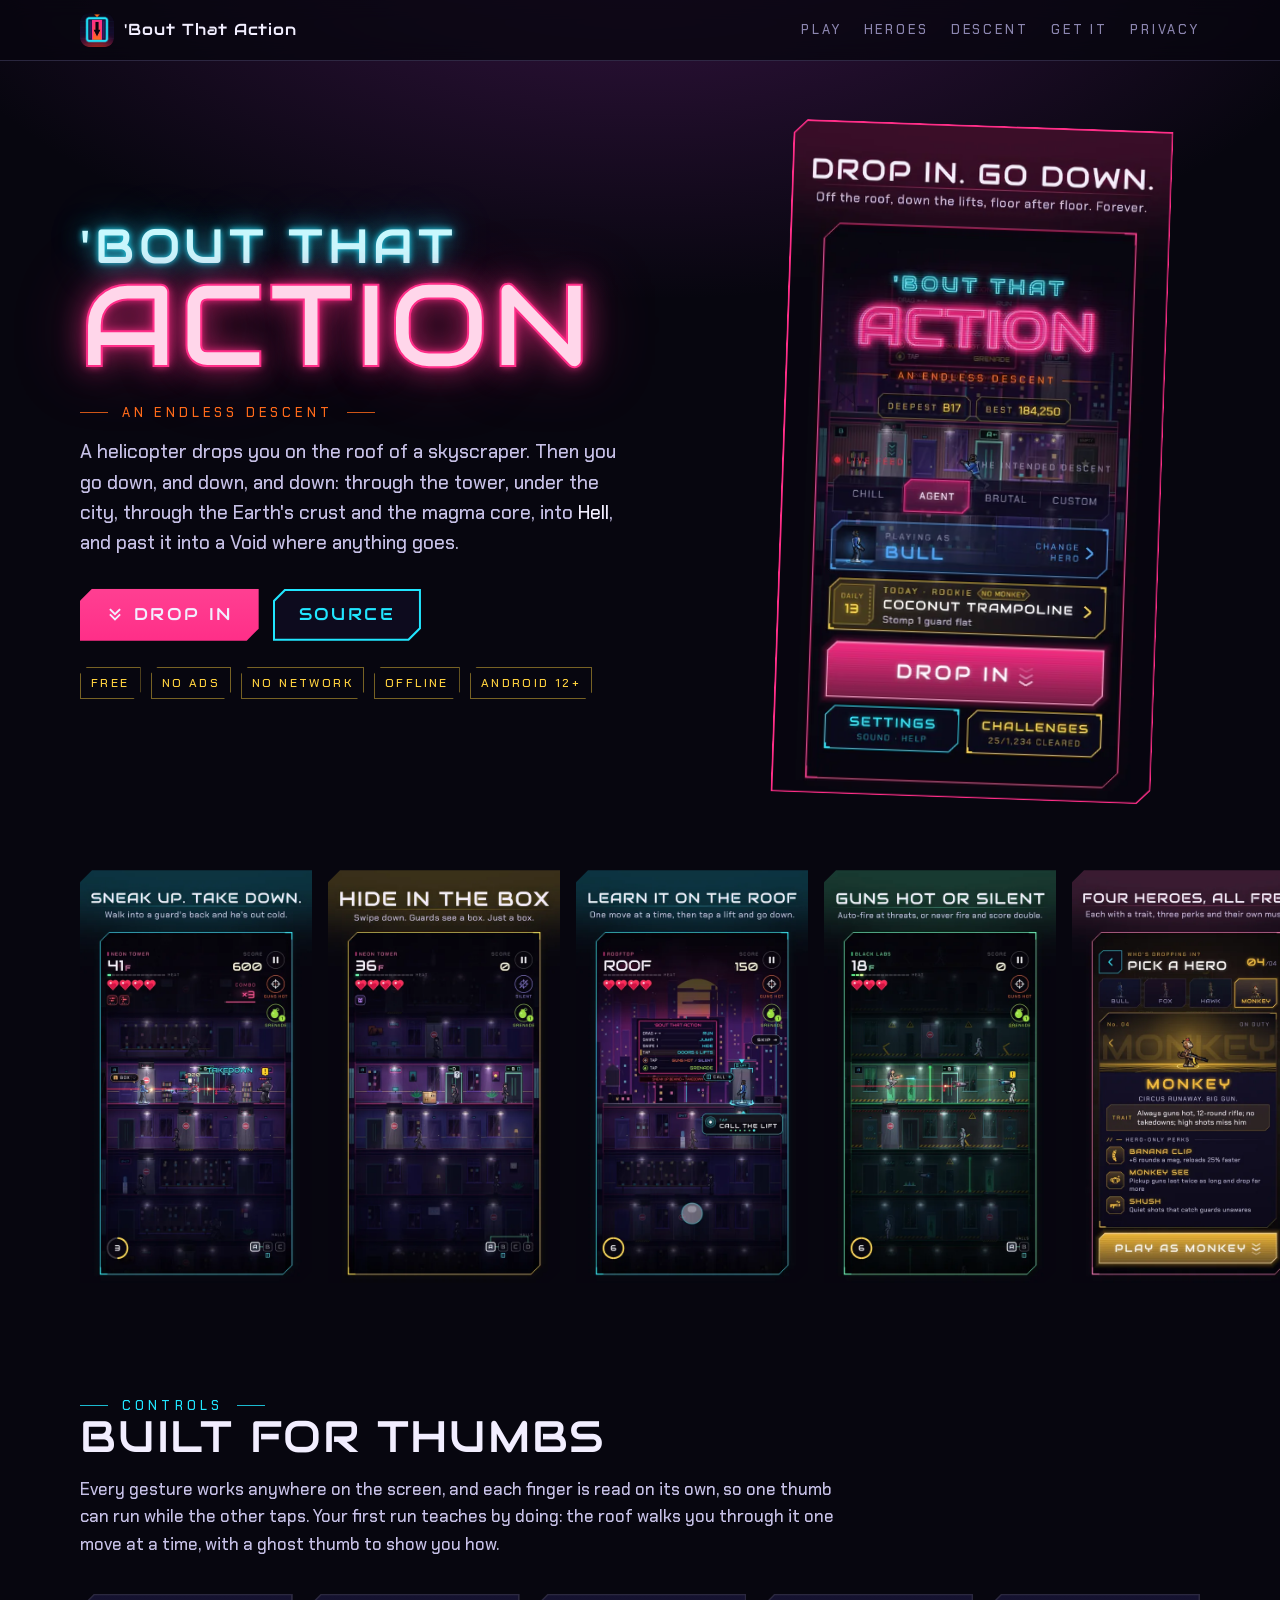
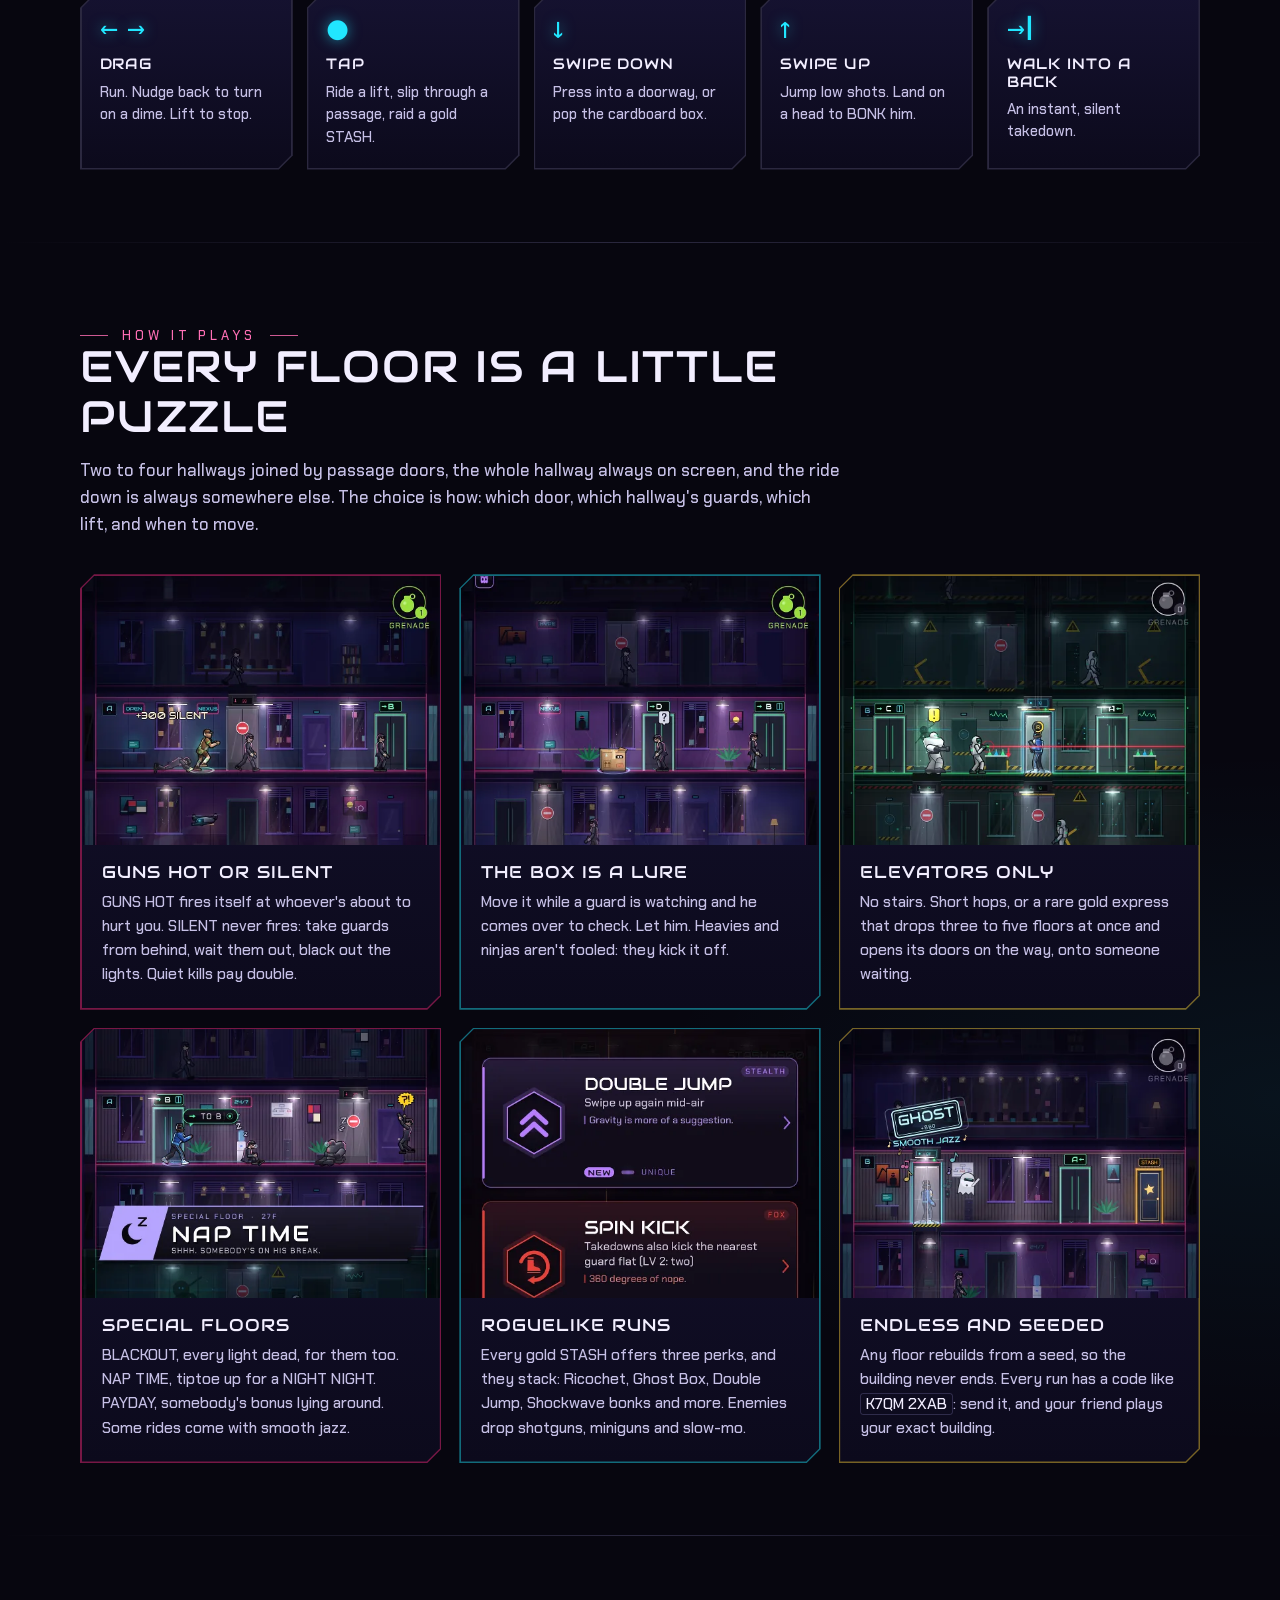
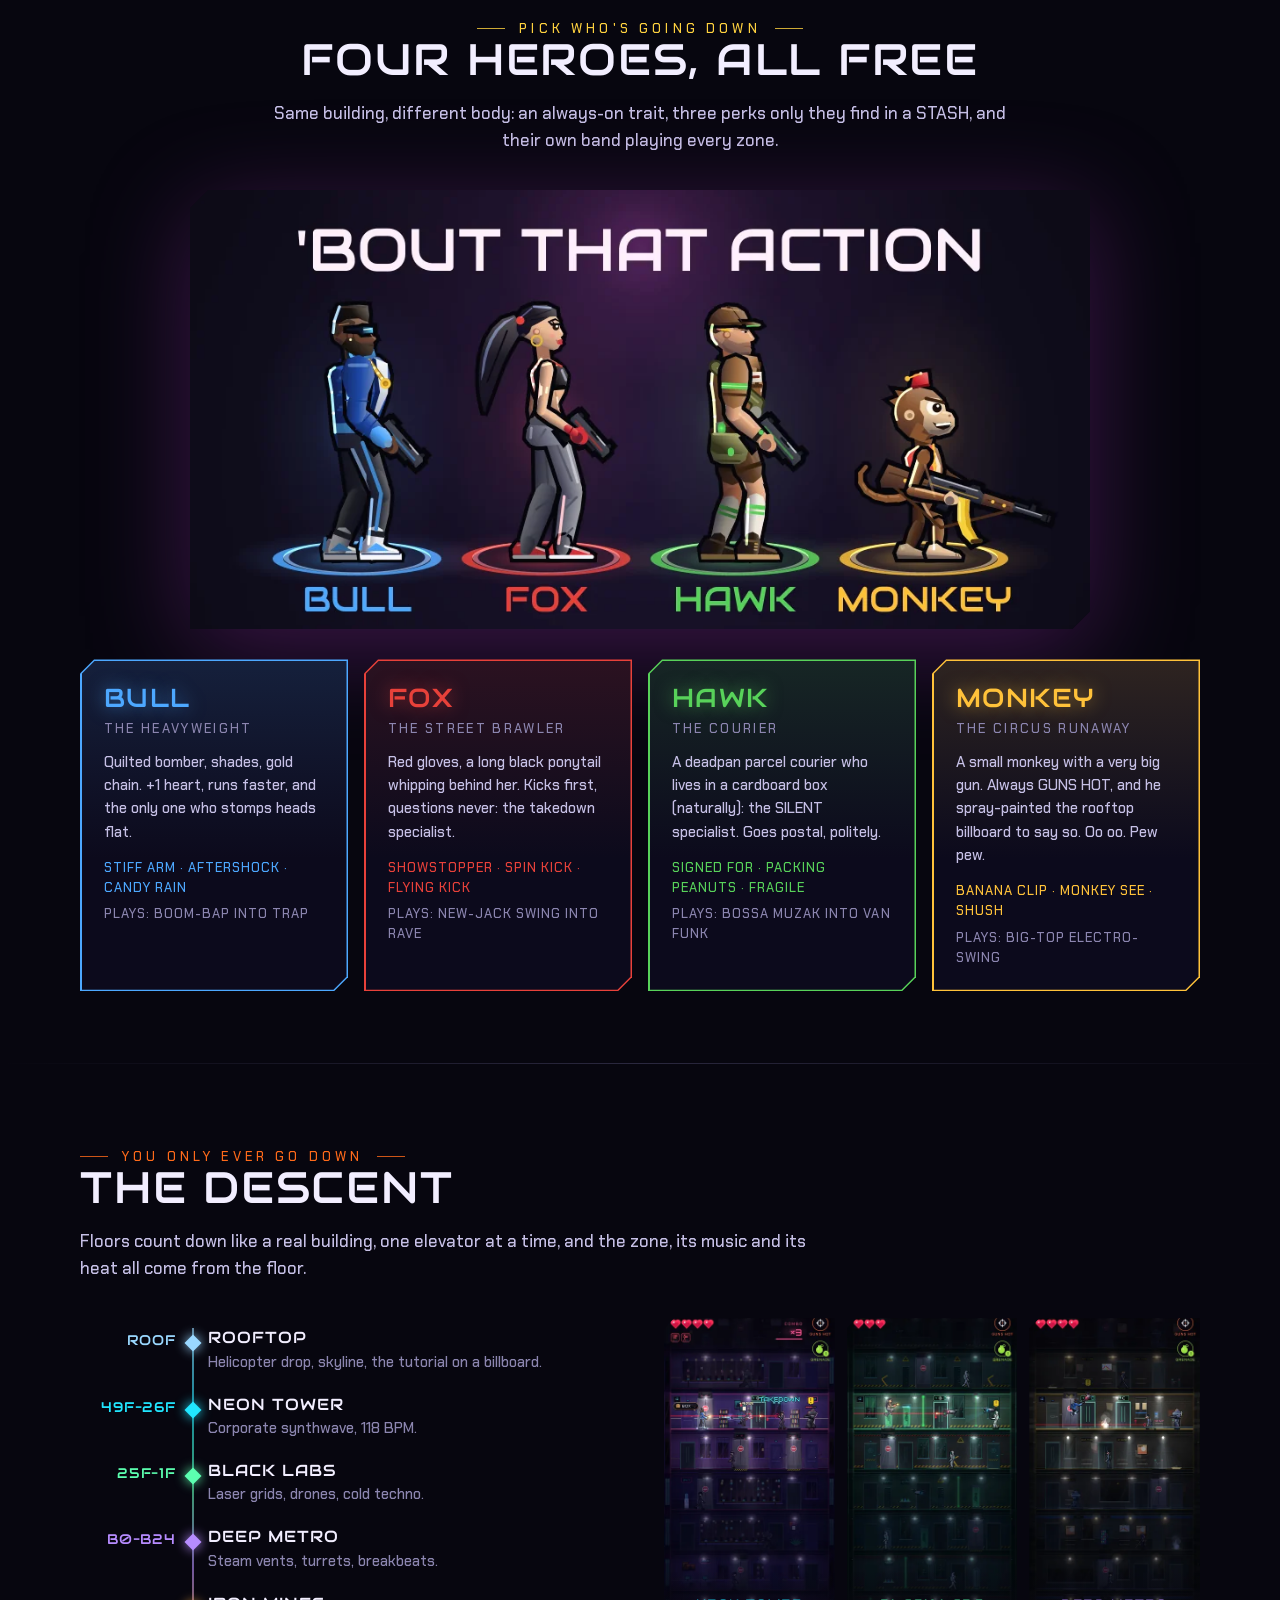
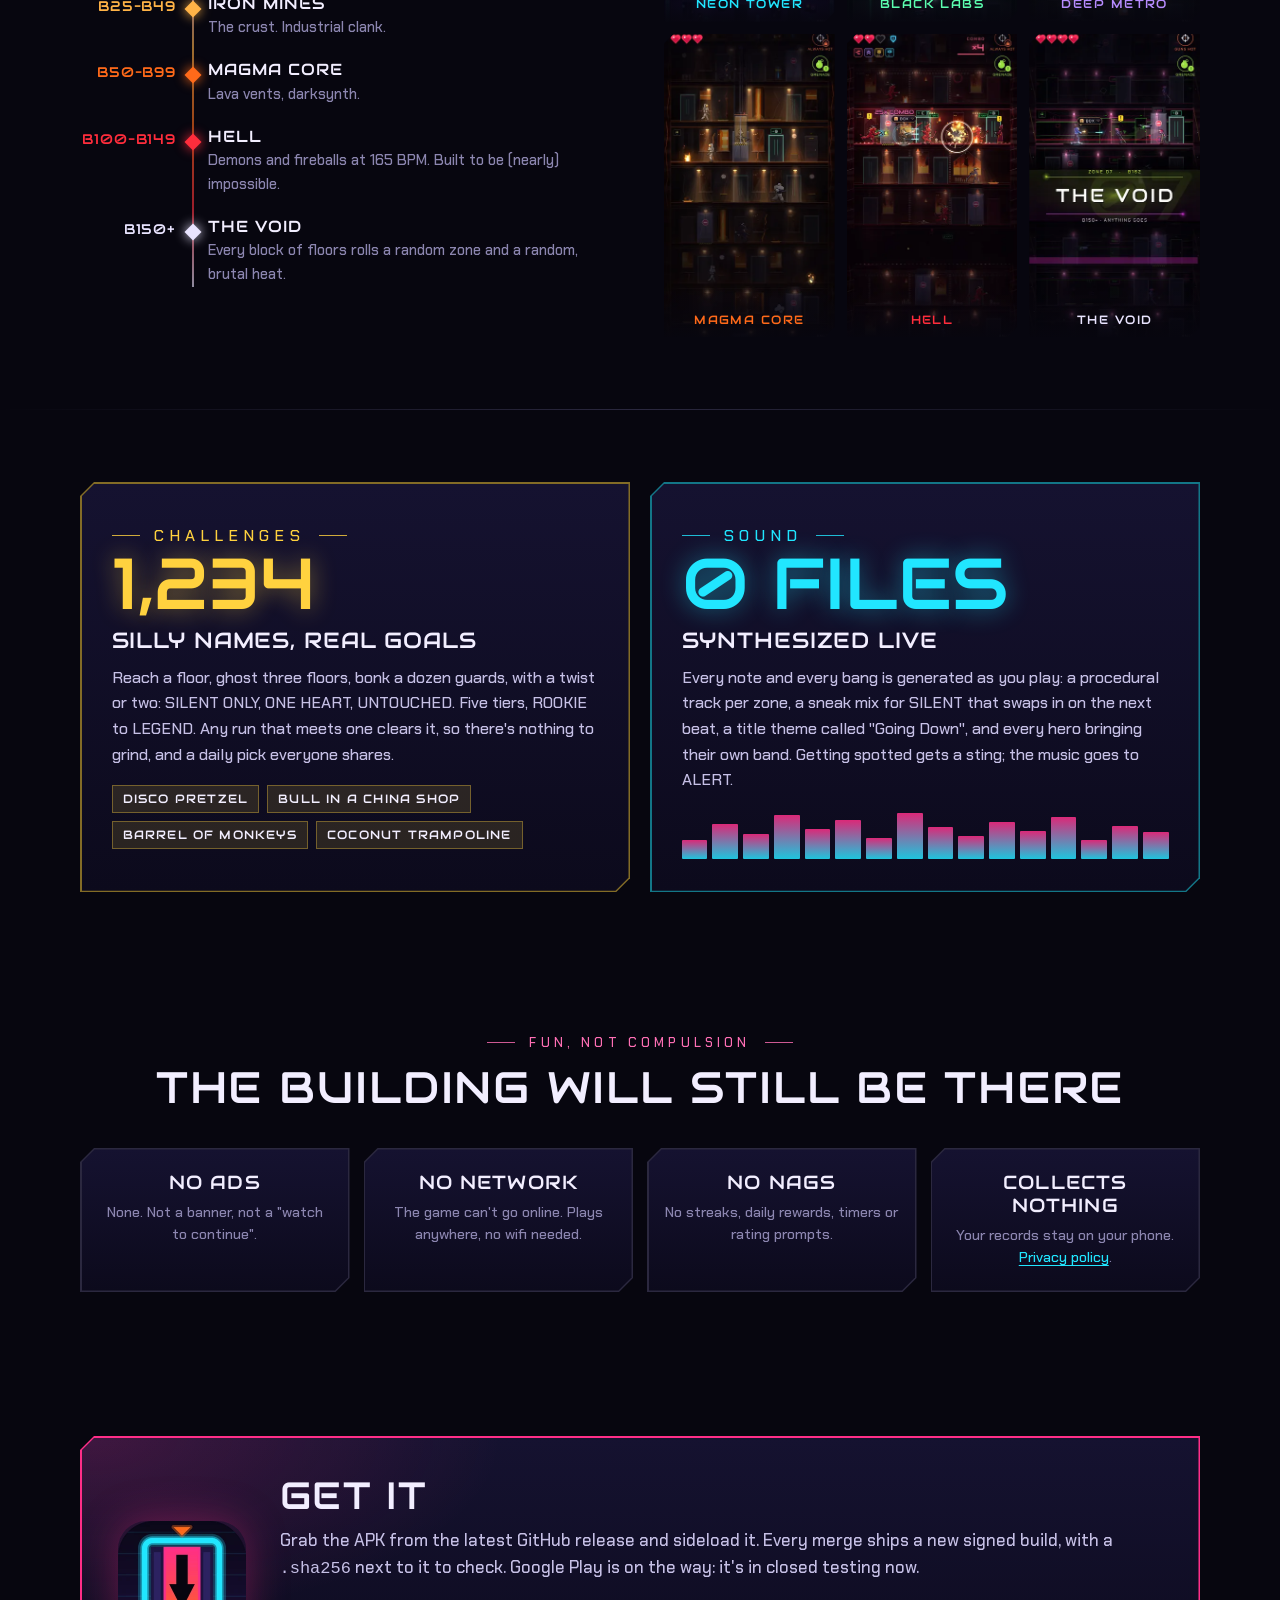
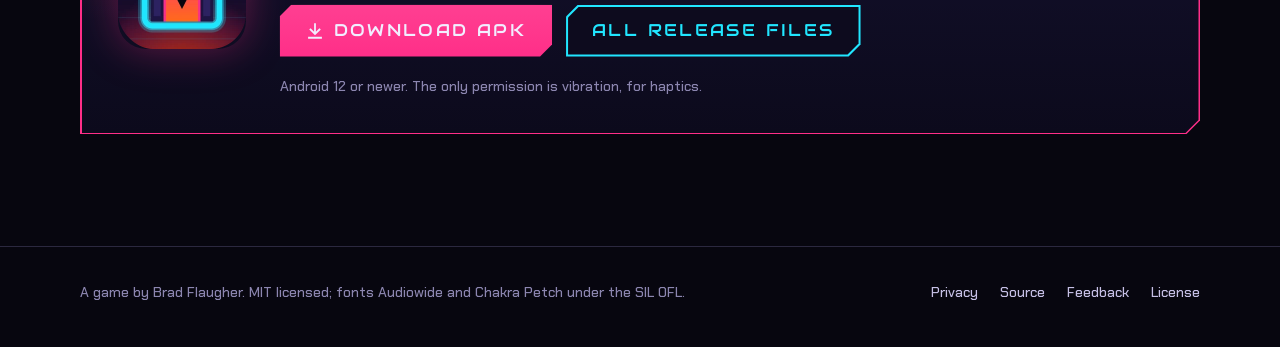
==== site/index.html @ d1e2a74f "Website on GitHub Pages, with the privacy policy The game gets its own site at https://bradflaugher." ====
<!DOCTYPE html>
<html lang="en">
<head>
  <meta charset="utf-8">
  <meta name="viewport" content="width=device-width, initial-scale=1, viewport-fit=cover">
  <title>'Bout That Action — an endless neon spy caper for Android</title>
  <meta name="description" content="An endless, portrait-only Android action game: a neon-noir spy caper with elevators to catch and a cardboard box to hide in. No ads, no network, no tracking.">
  <meta name="theme-color" content="#07060f">
  <meta name="color-scheme" content="dark">
  <link rel="canonical" href="https://bradflaugher.github.io/bout-that-action/">
  <meta property="og:type" content="website">
  <meta property="og:site_name" content="'Bout That Action">
  <meta property="og:title" content="'Bout That Action">
  <meta property="og:description" content="Drop in. Go down. An endless neon spy caper for Android: ride the elevators down, hide in a box. No ads, no network.">
  <meta property="og:url" content="https://bradflaugher.github.io/bout-that-action/">
  <meta property="og:image" content="https://bradflaugher.github.io/bout-that-action/assets/img/og.jpg">
  <meta property="og:image:width" content="1200">
  <meta property="og:image:height" content="585">
  <meta property="og:image:alt" content="The four heroes, BULL, FOX, HAWK and MONKEY, under the 'Bout That Action logo">
  <meta name="twitter:card" content="summary_large_image">
  <link rel="icon" type="image/png" sizes="32x32" href="assets/img/favicon-32.png">
  <link rel="icon" type="image/png" sizes="192x192" href="assets/img/icon-192.png">
  <link rel="apple-touch-icon" href="assets/img/apple-touch-icon.png">
  <link rel="preload" href="assets/fonts/audiowide.ttf" as="font" type="font/ttf" crossorigin>
  <link rel="stylesheet" href="assets/site.css">
</head>
<body>
  <a class="skip" href="#main">Skip to content</a>

  <header class="top">
    <div class="wrap">
      <a class="brand" href="./"><img src="assets/img/icon.webp" alt="" width="34" height="34">'Bout That Action</a>
      <nav aria-label="Sections">
        <a href="#play">Play</a>
        <a href="#heroes">Heroes</a>
        <a href="#descent">Descent</a>
        <a href="#get">Get it</a>
        <a href="privacy/">Privacy</a>
      </nav>
    </div>
  </header>

  <main id="main">
    <section class="hero" aria-labelledby="title">
      <div class="wrap">
        <div>
          <h1 class="logo" id="title"><span class="l1">'Bout That</span> <span class="l2">Action</span></h1>
          <p class="kicker">An endless descent</p>
          <p class="lede">A helicopter drops you on the roof of a skyscraper. Then you go down, and down, and down: through the tower, under the city, through the Earth's crust and the magma core, into <strong>Hell</strong>, and past it into a Void where anything goes.</p>
          <div class="ctas">
            <a class="btn" href="#get">
              <svg viewBox="0 0 24 24" aria-hidden="true" fill="none" stroke="currentColor" stroke-width="2.4" stroke-linecap="square"><path d="M6 5l6 6 6-6M6 12l6 6 6-6"/></svg>
              Drop in
            </a>
            <a class="btn btn--ghost" href="https://github.com/bradflaugher/bout-that-action">Source</a>
          </div>
          <ul class="chips" aria-label="At a glance">
            <li>Free</li>
            <li>No ads</li>
            <li>No network</li>
            <li>Offline</li>
            <li>Android 12+</li>
          </ul>
        </div>
        <div class="phone panel chamfer">
          <div class="panel__in">
            <img src="assets/img/shot-1_descent.webp" width="540" height="960"
                 alt="The title screen: the neon 'Bout That Action sign over a live demo run, with DROP IN, today's challenge and the hero bar">
          </div>
        </div>
      </div>
    </section>

    <div class="reel" aria-label="Screenshots">
      <ul>
        <li><img src="assets/img/shot-2_takedown.webp" width="540" height="960" loading="lazy" alt="Sneak up. Take down. Walk into a guard's back and he's out cold."></li>
        <li><img src="assets/img/shot-3_box.webp" width="540" height="960" loading="lazy" alt="Hide in the box. Swipe down. Guards see a box. Just a box."></li>
        <li><img src="assets/img/shot-4_learn.webp" width="540" height="960" loading="lazy" alt="Learn it on the roof. One move at a time, then tap a lift and go down."></li>
        <li><img src="assets/img/shot-5_guns_hot.webp" width="540" height="960" loading="lazy" alt="Guns hot or silent. Auto-fire at threats, or never fire and score double."></li>
        <li><img src="assets/img/shot-6_heroes.webp" width="540" height="960" loading="lazy" alt="Four heroes, all free. Each with a trait, three perks and their own music."></li>
        <li><img src="assets/img/shot-7_hell.webp" width="540" height="960" loading="lazy" alt="All the way to Hell. Neon Tower, Black Labs, Magma Core, Hell and the Void."></li>
        <li><img src="assets/img/shot-8_challenges.webp" width="540" height="960" loading="lazy" alt="1,234 challenges. Silly names, real goals. Any run can clear one."></li>
      </ul>
    </div>

    <section id="play" aria-labelledby="thumbs-h">
      <div class="wrap">
        <div class="section-head">
          <p class="kicker kicker--cyan">Controls</p>
          <h2 id="thumbs-h">Built for thumbs</h2>
          <p>Every gesture works anywhere on the screen, and each finger is read on its own, so one thumb can run while the other taps. Your first run teaches by doing: the roof walks you through it one move at a time, with a ghost thumb to show you how.</p>
        </div>
        <div class="controls">
          <div class="control panel chamfer"><div class="panel__in">
            <div class="gesture" aria-hidden="true">← →</div>
            <h3>Drag</h3>
            <p>Run. Nudge back to turn on a dime. Lift to stop.</p>
          </div></div>
          <div class="control panel chamfer"><div class="panel__in">
            <div class="gesture" aria-hidden="true">●</div>
            <h3>Tap</h3>
            <p>Ride a lift, slip through a passage, raid a gold STASH.</p>
          </div></div>
          <div class="control panel chamfer"><div class="panel__in">
            <div class="gesture" aria-hidden="true">↓</div>
            <h3>Swipe down</h3>
            <p>Press into a doorway, or pop the cardboard box.</p>
          </div></div>
          <div class="control panel chamfer"><div class="panel__in">
            <div class="gesture" aria-hidden="true">↑</div>
            <h3>Swipe up</h3>
            <p>Jump low shots. Land on a head to BONK him.</p>
          </div></div>
          <div class="control panel chamfer"><div class="panel__in">
            <div class="gesture" aria-hidden="true">→|</div>
            <h3>Walk into a back</h3>
            <p>An instant, silent takedown.</p>
          </div></div>
        </div>
      </div>
    </section>

    <hr class="rule">

    <section aria-labelledby="plays-h">
      <div class="wrap">
        <div class="section-head">
          <p class="kicker kicker--pink">How it plays</p>
          <h2 id="plays-h">Every floor is a little puzzle</h2>
          <p>Two to four hallways joined by passage doors, the whole hallway always on screen, and the ride down is always somewhere else. The choice is how: which door, which hallway's guards, which lift, and when to move.</p>
        </div>
        <div class="features">
          <article class="feature panel chamfer"><div class="panel__in">
            <figure><img src="assets/img/f-silent.webp" width="540" height="405" loading="lazy" alt="SILENT: a takedown from behind"></figure>
            <div class="txt">
              <h3>Guns hot or silent</h3>
              <p>GUNS HOT fires itself at whoever's about to hurt you. SILENT never fires: take guards from behind, wait them out, black out the lights. Quiet kills pay double.</p>
            </div>
          </div></article>
          <article class="feature panel chamfer"><div class="panel__in">
            <figure><img src="assets/img/f-box.webp" width="540" height="405" loading="lazy" alt="Hiding in the cardboard box"></figure>
            <div class="txt">
              <h3>The box is a lure</h3>
              <p>Move it while a guard is watching and he comes over to check. Let him. Heavies and ninjas aren't fooled: they kick it off.</p>
            </div>
          </div></article>
          <article class="feature panel chamfer"><div class="panel__in">
            <figure><img src="assets/img/f-express.webp" width="540" height="405" loading="lazy" alt="An express elevator opens onto a waiting guard"></figure>
            <div class="txt">
              <h3>Elevators only</h3>
              <p>No stairs. Short hops, or a rare gold express that drops three to five floors at once and opens its doors on the way, onto someone waiting.</p>
            </div>
          </div></article>
          <article class="feature panel chamfer"><div class="panel__in">
            <figure><img src="assets/img/f-naptime.webp" width="540" height="405" loading="lazy" alt="NAP TIME: guards dozing at their posts"></figure>
            <div class="txt">
              <h3>Special floors</h3>
              <p>BLACKOUT, every light dead, for them too. NAP TIME, tiptoe up for a NIGHT NIGHT. PAYDAY, somebody's bonus lying around. Some rides come with smooth jazz.</p>
            </div>
          </div></article>
          <article class="feature panel chamfer"><div class="panel__in">
            <figure><img src="assets/img/f-stash.webp" width="540" height="405" loading="lazy" alt="A STASH offering three perks"></figure>
            <div class="txt">
              <h3>Roguelike runs</h3>
              <p>Every gold STASH offers three perks, and they stack: Ricochet, Ghost Box, Double Jump, Shockwave bonks and more. Enemies drop shotguns, miniguns and slow-mo.</p>
            </div>
          </div></article>
          <article class="feature panel chamfer"><div class="panel__in">
            <figure><img src="assets/img/f-ghost.webp" width="540" height="405" loading="lazy" alt="GHOST: leaving a floor unseen"></figure>
            <div class="txt">
              <h3>Endless and seeded</h3>
              <p>Any floor rebuilds from a seed, so the building never ends. Every run has a code like <kbd>K7QM 2XAB</kbd>: send it, and your friend plays your exact building.</p>
            </div>
          </div></article>
        </div>
      </div>
    </section>

    <hr class="rule">

    <section id="heroes" aria-labelledby="heroes-h">
      <div class="wrap">
        <div class="section-head center">
          <p class="kicker kicker--center kicker--gold">Pick who's going down</p>
          <h2 id="heroes-h">Four heroes, all free</h2>
          <p>Same building, different body: an always-on trait, three perks only they find in a STASH, and their own band playing every zone.</p>
        </div>
        <figure class="lineup">
          <img src="assets/img/lineup.webp" width="1024" height="500" loading="lazy" alt="BULL, FOX, HAWK and MONKEY standing on glowing hero pads">
        </figure>
        <div class="heroes">
          <article class="hero-card bull panel chamfer"><div class="panel__in">
            <h3>Bull</h3>
            <p class="who">The heavyweight</p>
            <p>Quilted bomber, shades, gold chain. +1 heart, runs faster, and the only one who stomps heads flat.</p>
            <p class="perks">Stiff Arm · Aftershock · Candy Rain</p>
            <p class="perks band">Plays: boom-bap into trap</p>
          </div></article>
          <article class="hero-card fox panel chamfer"><div class="panel__in">
            <h3>Fox</h3>
            <p class="who">The street brawler</p>
            <p>Red gloves, a long black ponytail whipping behind her. Kicks first, questions never: the takedown specialist.</p>
            <p class="perks">Showstopper · Spin Kick · Flying Kick</p>
            <p class="perks band">Plays: new-jack swing into rave</p>
          </div></article>
          <article class="hero-card hawk panel chamfer"><div class="panel__in">
            <h3>Hawk</h3>
            <p class="who">The courier</p>
            <p>A deadpan parcel courier who lives in a cardboard box (naturally): the SILENT specialist. Goes postal, politely.</p>
            <p class="perks">Signed For · Packing Peanuts · Fragile</p>
            <p class="perks band">Plays: bossa muzak into van funk</p>
          </div></article>
          <article class="hero-card monkey panel chamfer"><div class="panel__in">
            <h3>Monkey</h3>
            <p class="who">The circus runaway</p>
            <p>A small monkey with a very big gun. Always GUNS HOT, and he spray-painted the rooftop billboard to say so. Oo oo. Pew pew.</p>
            <p class="perks">Banana Clip · Monkey See · Shush</p>
            <p class="perks band">Plays: big-top electro-swing</p>
          </div></article>
        </div>
      </div>
    </section>

    <hr class="rule">

    <section id="descent" aria-labelledby="descent-h">
      <div class="wrap">
        <div class="section-head">
          <p class="kicker">You only ever go down</p>
          <h2 id="descent-h">The descent</h2>
          <p>Floors count down like a real building, one elevator at a time, and the zone, its music and its heat all come from the floor.</p>
        </div>
        <div class="descent">
          <ol class="shaft">
            <li class="z-roof"><span class="floor">ROOF</span><div><h3>Rooftop</h3><p>Helicopter drop, skyline, the tutorial on a billboard.</p></div></li>
            <li class="z-tower"><span class="floor">49F–26F</span><div><h3>Neon Tower</h3><p>Corporate synthwave, 118 BPM.</p></div></li>
            <li class="z-labs"><span class="floor">25F–1F</span><div><h3>Black Labs</h3><p>Laser grids, drones, cold techno.</p></div></li>
            <li class="z-metro"><span class="floor">B0–B24</span><div><h3>Deep Metro</h3><p>Steam vents, turrets, breakbeats.</p></div></li>
            <li class="z-mines"><span class="floor">B25–B49</span><div><h3>Iron Mines</h3><p>The crust. Industrial clank.</p></div></li>
            <li class="z-magma"><span class="floor">B50–B99</span><div><h3>Magma Core</h3><p>Lava vents, darksynth.</p></div></li>
            <li class="z-hell"><span class="floor">B100–B149</span><div><h3>Hell</h3><p>Demons and fireballs at 165 BPM. Built to be (nearly) impossible.</p></div></li>
            <li class="z-void"><span class="floor">B150+</span><div><h3>The Void</h3><p>Every block of floors rolls a random zone and a random, brutal heat.</p></div></li>
          </ol>
          <ul class="zones" aria-label="Zone screenshots">
            <li class="z-tower"><img src="assets/img/tower.webp" width="360" height="800" loading="lazy" alt="A firefight in the Neon Tower"><span>Neon Tower</span></li>
            <li class="z-labs"><img src="assets/img/labs.webp" width="360" height="800" loading="lazy" alt="Black Labs"><span>Black Labs</span></li>
            <li class="z-metro"><img src="assets/img/metro.webp" width="360" height="800" loading="lazy" alt="Deep Metro"><span>Deep Metro</span></li>
            <li class="z-magma"><img src="assets/img/magma.webp" width="360" height="800" loading="lazy" alt="Magma Core elevator ride"><span>Magma Core</span></li>
            <li class="z-hell"><img src="assets/img/hell.webp" width="360" height="800" loading="lazy" alt="Hell: demons, fireballs, a 25x combo"><span>Hell</span></li>
            <li class="z-void"><img src="assets/img/void.webp" width="360" height="800" loading="lazy" alt="The Void"><span>The Void</span></li>
          </ul>
        </div>
      </div>
    </section>

    <hr class="rule">

    <section aria-label="Challenges and sound">
      <div class="wrap duo">
        <div class="panel chamfer gold"><div class="panel__in">
          <p class="kicker kicker--gold">Challenges</p>
          <p class="big">1,234</p>
          <h2 class="sub">Silly names, real goals</h2>
          <p>Reach a floor, ghost three floors, bonk a dozen guards, with a twist or two: SILENT ONLY, ONE HEART, UNTOUCHED. Five tiers, ROOKIE to LEGEND. Any run that meets one clears it, so there's nothing to grind, and a daily pick everyone shares.</p>
          <ul class="names" aria-label="Some challenge names">
            <li>DISCO PRETZEL</li>
            <li>BULL IN A CHINA SHOP</li>
            <li>BARREL OF MONKEYS</li>
            <li>COCONUT TRAMPOLINE</li>
          </ul>
        </div></div>
        <div class="panel chamfer cyan"><div class="panel__in">
          <p class="kicker kicker--cyan">Sound</p>
          <p class="big">0 files</p>
          <h2 class="sub">Synthesized live</h2>
          <p>Every note and every bang is generated as you play: a procedural track per zone, a sneak mix for SILENT that swaps in on the next beat, a title theme called "Going Down", and every hero bringing their own band. Getting spotted gets a sting; the music goes to ALERT.</p>
          <div class="eq" aria-hidden="true">
            <i style="--h:40%;--d:-.1s"></i><i style="--h:75%;--d:-.5s"></i><i style="--h:55%;--d:-.9s"></i><i style="--h:95%;--d:-.3s"></i><i style="--h:65%;--d:-.7s"></i><i style="--h:85%;--d:-.2s"></i><i style="--h:45%;--d:-.6s"></i><i style="--h:100%;--d:-.4s"></i><i style="--h:70%;--d:-.8s"></i><i style="--h:50%;--d:-.15s"></i><i style="--h:80%;--d:-.55s"></i><i style="--h:60%;--d:-.35s"></i><i style="--h:90%;--d:-.75s"></i><i style="--h:42%;--d:-.25s"></i><i style="--h:72%;--d:-.65s"></i><i style="--h:58%;--d:-.45s"></i>
          </div>
        </div></div>
      </div>
    </section>

    <section class="promise" aria-labelledby="promise-h">
      <div class="wrap">
        <p class="kicker kicker--center kicker--pink">Fun, not compulsion</p>
        <h2 id="promise-h">The building will still be there</h2>
        <ul>
          <li class="panel chamfer"><div class="panel__in"><strong>No ads</strong><span>None. Not a banner, not a "watch to continue".</span></div></li>
          <li class="panel chamfer"><div class="panel__in"><strong>No network</strong><span>The game can't go online. Plays anywhere, no wifi needed.</span></div></li>
          <li class="panel chamfer"><div class="panel__in"><strong>No nags</strong><span>No streaks, daily rewards, timers or rating prompts.</span></div></li>
          <li class="panel chamfer"><div class="panel__in"><strong>Collects nothing</strong><span>Your records stay on your phone. <a href="privacy/">Privacy policy</a>.</span></div></li>
        </ul>
      </div>
    </section>

    <section id="get" class="get" aria-labelledby="get-h">
      <div class="wrap">
        <div class="panel chamfer"><div class="panel__in">
          <img class="appicon" src="assets/img/icon.webp" width="256" height="256" alt="'Bout That Action app icon">
          <div>
            <h2 id="get-h">Get it</h2>
            <p>Grab the APK from the latest GitHub release and sideload it. Every merge ships a new signed build, with a <code>.sha256</code> next to it to check. Google Play is on the way: it's in closed testing now.</p>
            <div class="ctas">
              <a class="btn" href="https://github.com/bradflaugher/bout-that-action/releases/latest/download/bout-that-action.apk">
                <svg viewBox="0 0 24 24" aria-hidden="true" fill="none" stroke="currentColor" stroke-width="2.4" stroke-linecap="square"><path d="M12 3v12M6 10l6 6 6-6M4 21h16"/></svg>
                Download APK
              </a>
              <a class="btn btn--ghost" href="https://github.com/bradflaugher/bout-that-action/releases/latest">All release files</a>
            </div>
            <p class="fine">Android 12 or newer. The only permission is vibration, for haptics.</p>
          </div>
        </div></div>
      </div>
    </section>
  </main>

  <footer class="foot">
    <div class="wrap">
      <p>A game by Brad Flaugher. MIT licensed; fonts Audiowide and Chakra Petch under the SIL OFL.</p>
      <nav aria-label="Links">
        <a href="privacy/">Privacy</a>
        <a href="https://github.com/bradflaugher/bout-that-action">Source</a>
        <a href="https://github.com/bradflaugher/bout-that-action/issues/new">Feedback</a>
        <a href="https://github.com/bradflaugher/bout-that-action/blob/main/LICENSE">License</a>
      </nav>
    </div>
  </footer>
</body>
</html>
---- site/assets/site.css ----
/* 'Bout That Action — the website. Neon on near-black, chamfered like the
   game's panels. The palette is the menus' (ui/Theme.kt `Neon`), the fonts
   are the game's own (Audiowide, Chakra Petch; SIL OFL 1.1, see fonts/). */

@font-face {
  font-family: "Audiowide";
  src: url("fonts/audiowide.ttf") format("truetype");
  font-display: swap;
}
@font-face {
  font-family: "Chakra Petch";
  src: url("fonts/chakra_petch.ttf") format("truetype");
  font-weight: 500;
  font-display: swap;
}

:root {
  color-scheme: dark;
  --night: #07060f;
  --ink: #0d0b1e;
  --panel: #0c0a1c;
  --panel-hi: #151230;
  --line: rgba(184, 176, 255, 0.2);
  --magenta: #ff2e88;
  --hot-pink: #ff6fb5;
  --cyan: #21e6ff;
  --lava: #ff6a1a;
  --blood: #ff2d3c;
  --gold: #ffd23f;
  --text: #f2eeff;
  --soft: #c6c0e6;
  --dim: #8c86b0;
  --faint: #4a456b;

  --bull: #4da8ff;
  --fox: #e8413a;
  --hawk: #58d25a;
  --monkey: #ffc23a;

  --title: "Audiowide", "Chakra Petch", system-ui, sans-serif;
  --body: "Chakra Petch", system-ui, -apple-system, "Segoe UI", Roboto, sans-serif;
  --cut: 14px;
  --wrap: 1120px;
}

*, *::before, *::after { box-sizing: border-box; }

html { scroll-behavior: smooth; -webkit-text-size-adjust: 100%; }
@media (prefers-reduced-motion: reduce) { html { scroll-behavior: auto; } }

body {
  margin: 0;
  background:
    radial-gradient(1100px 600px at 50% -120px, rgba(122, 40, 140, 0.45), transparent 70%),
    radial-gradient(900px 500px at 100% 40%, rgba(33, 230, 255, 0.06), transparent 70%),
    var(--night);
  background-repeat: no-repeat;
  color: var(--soft);
  font: 500 17px/1.6 var(--body);
  overflow-x: hidden;
}

img { max-width: 100%; height: auto; display: block; }
a { color: var(--cyan); text-underline-offset: 3px; }
a:hover { color: var(--text); }
:focus-visible { outline: 2px solid var(--gold); outline-offset: 3px; }
strong, b { color: var(--text); font-weight: 500; }
kbd {
  font: inherit; color: var(--text);
  border: 1px solid var(--line); border-radius: 3px; padding: 0 5px;
}

.skip {
  position: absolute; left: -999px; top: 8px;
  background: var(--gold); color: var(--night); padding: 8px 14px; z-index: 10;
}
.skip:focus { left: 8px; }

.wrap { width: min(var(--wrap), 100% - 32px); margin-inline: auto; }

/* ---- type ---------------------------------------------------------- */

h1, h2, h3 {
  font-family: var(--title);
  font-weight: 400;
  color: var(--text);
  letter-spacing: 0.04em;
  line-height: 1.15;
  margin: 0;
}
h2 { font-size: clamp(28px, 5vw, 44px); text-transform: uppercase; }
h3 { font-size: 20px; text-transform: uppercase; letter-spacing: 0.06em; }

.kicker {
  display: flex; align-items: center; gap: 14px;
  font: 500 13px/1 var(--body);
  letter-spacing: 0.32em; text-transform: uppercase;
  color: var(--lava);
  margin: 0 0 14px;
}
.kicker::before, .kicker::after {
  content: ""; height: 1px; flex: 0 0 28px; background: currentColor; opacity: 0.8;
}
.kicker--center { justify-content: center; }
.kicker--cyan { color: var(--cyan); }
.kicker--gold { color: var(--gold); }
.kicker--pink { color: var(--hot-pink); }

.lede { font-size: 19px; color: var(--soft); max-width: 46ch; margin: 18px 0 0; }

/* ---- chamfered surfaces ------------------------------------------------ */

.chamfer {
  clip-path: polygon(var(--cut) 0, 100% 0, 100% calc(100% - var(--cut)),
    calc(100% - var(--cut)) 100%, 0 100%, 0 var(--cut));
}

/* An outlined panel: the outer box is the border colour, the inner one the fill. */
.panel {
  --edge: var(--line);
  background: var(--edge);
  padding: 1.5px;
}
.panel > .panel__in {
  background: linear-gradient(180deg, var(--panel-hi), var(--panel));
  height: 100%;
  padding: 22px;
  clip-path: polygon(calc(var(--cut) - 1px) 0, 100% 0, 100% calc(100% - var(--cut) + 1px),
    calc(100% - var(--cut) + 1px) 100%, 0 100%, 0 calc(var(--cut) - 1px));
}
.panel, .panel > .panel__in { border-radius: 0; }

/* ---- buttons ---------------------------------------------------------- */

.btn {
  --c: var(--magenta);
  display: inline-flex; align-items: center; justify-content: center; gap: 10px;
  min-height: 52px; padding: 0 26px;
  font: 400 17px/1 var(--title); letter-spacing: 0.14em; text-transform: uppercase;
  text-decoration: none; color: var(--text);
  background: linear-gradient(180deg, color-mix(in srgb, var(--c) 92%, white), var(--c));
  clip-path: polygon(12px 0, 100% 0, 100% calc(100% - 12px), calc(100% - 12px) 100%, 0 100%, 0 12px);
  filter: drop-shadow(0 0 18px color-mix(in srgb, var(--c) 45%, transparent));
  transition: transform 0.12s ease, filter 0.12s ease;
}
.btn:hover { color: var(--text); transform: translateY(-1px);
  filter: drop-shadow(0 0 26px color-mix(in srgb, var(--c) 70%, transparent)); }
.btn svg { width: 18px; height: 18px; flex: none; }
.btn--ghost {
  --c: var(--cyan);
  position: relative; isolation: isolate;
  background: var(--c);
  color: var(--c);
  filter: none;
}
/* The fill, inset 2px with the same cut, so the outline follows the chamfers. */
.btn--ghost::before {
  content: ""; position: absolute; inset: 2px; z-index: -1;
  background: var(--ink);
  clip-path: polygon(11px 0, 100% 0, 100% calc(100% - 11px), calc(100% - 11px) 100%, 0 100%, 0 11px);
}
.btn--ghost:hover { color: var(--text); filter: drop-shadow(0 0 14px color-mix(in srgb, var(--c) 40%, transparent)); }
.btn--ghost:hover::before { background: color-mix(in srgb, var(--c) 16%, var(--ink)); }
.btn small {
  display: block; font: 500 11px/1 var(--body); letter-spacing: 0.2em; opacity: 0.85; margin-top: 6px;
}
.btn .stack { display: flex; flex-direction: column; align-items: flex-start; }

/* ---- header ------------------------------------------------------------ */

.top {
  position: sticky; top: 0; z-index: 5;
  background: rgba(7, 6, 15, 0.78);
  backdrop-filter: blur(10px);
  border-bottom: 1px solid var(--line);
}
.top .wrap { display: flex; align-items: center; justify-content: space-between; gap: 16px; min-height: 60px; }
.brand {
  display: flex; align-items: center; gap: 10px;
  color: var(--text); text-decoration: none;
  font: 400 16px/1 var(--title); letter-spacing: 0.06em; white-space: nowrap;
}
.brand img { width: 34px; height: 34px; border-radius: 8px; }
.top nav { display: flex; gap: 22px; }
.top nav a {
  color: var(--dim); text-decoration: none;
  font-size: 13px; letter-spacing: 0.22em; text-transform: uppercase;
}
.top nav a:hover { color: var(--cyan); }

/* ---- hero -------------------------------------------------------------- */

.hero { padding: 64px 0 40px; }
.hero .wrap {
  display: grid; grid-template-columns: 1.15fr 0.85fr; align-items: center; gap: 48px;
}
.logo { margin: 0; line-height: 0.95; text-transform: uppercase; }
.logo .l1 {
  display: block;
  font-size: clamp(26px, 4.6vw, 48px);
  letter-spacing: 0.1em;
  color: #c9fbff;
  text-shadow: 0 0 6px var(--cyan), 0 0 22px rgba(33, 230, 255, 0.7), 0 0 48px rgba(33, 230, 255, 0.35);
}
.logo .l2 {
  display: block;
  font-size: clamp(54px, 10.5vw, 116px);
  letter-spacing: 0.02em;
  color: #ffd6ea;
  -webkit-text-stroke: 2px var(--magenta);
  text-shadow: 0 0 8px var(--magenta), 0 0 30px rgba(255, 46, 136, 0.75), 0 0 70px rgba(255, 46, 136, 0.4);
  animation: flicker 7s infinite steps(1);
}
@keyframes flicker {
  0%, 100% { opacity: 1; }
  91% { opacity: 1; } 92% { opacity: 0.55; } 93% { opacity: 1; } 95% { opacity: 0.75; } 96% { opacity: 1; }
}
@media (prefers-reduced-motion: reduce) { .logo .l2 { animation: none; } }

.hero .kicker { margin-top: 26px; }
.ctas { display: flex; flex-wrap: wrap; gap: 14px; margin-top: 30px; }

.chips { display: flex; flex-wrap: wrap; gap: 8px 10px; margin: 26px 0 0; padding: 0; list-style: none; }
.chips li {
  font-size: 12px; letter-spacing: 0.2em; text-transform: uppercase;
  color: var(--gold);
  border: 1px solid rgba(255, 210, 63, 0.45);
  padding: 6px 10px 5px;
  clip-path: polygon(7px 0, 100% 0, 100% calc(100% - 7px), calc(100% - 7px) 100%, 0 100%, 0 7px);
}

.phone {
  --edge: var(--magenta);
  max-width: 380px; margin-inline: auto;
  filter: drop-shadow(0 0 40px rgba(255, 46, 136, 0.35));
  transform: rotate(2deg);
}
.phone .panel__in { padding: 0; background: var(--night); }

/* ---- screenshot reel --------------------------------------------------- */

.reel { padding: 24px 0 8px; }
.reel ul {
  display: grid; grid-auto-flow: column; grid-auto-columns: 232px; gap: 16px;
  overflow-x: auto; scroll-snap-type: x mandatory;
  margin: 0; padding: 8px max(16px, (100% - var(--wrap)) / 2) 22px;
  list-style: none;
  scrollbar-color: var(--faint) transparent;
}
.reel li { scroll-snap-align: center; }
.reel img {
  width: 232px; aspect-ratio: 9 / 16; object-fit: cover;
  clip-path: polygon(12px 0, 100% 0, 100% calc(100% - 12px), calc(100% - 12px) 100%, 0 100%, 0 12px);
}
.reel p { text-align: center; font-size: 13px; color: var(--dim); margin: 6px 0 0; }

/* ---- sections ---------------------------------------------------------- */

section { padding: 72px 0; }
.section-head { max-width: 760px; margin-bottom: 36px; }
.section-head p { margin: 14px 0 0; }
.center { text-align: center; margin-inline: auto; }

.rule {
  height: 1px; border: 0; margin: 0;
  background: linear-gradient(90deg, transparent, var(--line), transparent);
}

/* Controls */
.controls { display: grid; grid-template-columns: repeat(5, 1fr); gap: 14px; }
.control .panel__in { padding: 20px 18px; }
.gesture {
  font: 400 26px/1 var(--title); color: var(--cyan);
  text-shadow: 0 0 14px rgba(33, 230, 255, 0.55);
  margin-bottom: 14px;
}
.control h3 { font-size: 15px; }
.control p { font-size: 15px; margin: 8px 0 0; line-height: 1.5; }

/* Features */
.features { display: grid; grid-template-columns: repeat(3, 1fr); gap: 18px; }
.feature .panel__in { padding: 0; display: flex; flex-direction: column; }
.feature figure { margin: 0; aspect-ratio: 4 / 3; overflow: hidden; background: var(--night); }
.feature figure img { width: 100%; height: 100%; object-fit: cover; }
.feature .txt { padding: 18px 20px 22px; }
.feature h3 { font-size: 17px; }
.feature p { font-size: 15.5px; margin: 8px 0 0; line-height: 1.55; }
.feature:nth-child(3n+1) { --edge: rgba(255, 46, 136, 0.45); }
.feature:nth-child(3n+2) { --edge: rgba(33, 230, 255, 0.45); }
.feature:nth-child(3n+3) { --edge: rgba(255, 210, 63, 0.45); }

/* Heroes */
.lineup {
  margin: 0 auto 30px; max-width: 900px;
  filter: drop-shadow(0 20px 50px rgba(122, 40, 140, 0.45));
}
.lineup img { width: 100%; clip-path: polygon(18px 0, 100% 0, 100% calc(100% - 18px), calc(100% - 18px) 100%, 0 100%, 0 18px); }
.heroes { display: grid; grid-template-columns: repeat(4, 1fr); gap: 16px; }
.hero-card { --edge: var(--h); }
.hero-card .panel__in { background: linear-gradient(180deg, color-mix(in srgb, var(--h) 14%, var(--panel)), var(--panel) 60%); }
.hero-card h3 { color: var(--h); font-size: 26px; text-shadow: 0 0 18px color-mix(in srgb, var(--h) 60%, transparent); }
.hero-card .who { font-size: 13px; letter-spacing: 0.18em; text-transform: uppercase; color: var(--dim); margin: 6px 0 12px; }
.hero-card p { font-size: 15px; margin: 0; line-height: 1.55; }
.hero-card .perks.band { color: var(--dim); margin-top: 6px; }
.hero-card .perks { margin: 14px 0 0; font-size: 13px; letter-spacing: 0.08em; color: var(--h); text-transform: uppercase; }
.bull { --h: var(--bull); }
.fox { --h: var(--fox); }
.hawk { --h: var(--hawk); }
.monkey { --h: var(--monkey); }

/* The descent: an elevator floor indicator down the left */
.descent { display: grid; grid-template-columns: 1fr 1fr; gap: 48px; align-items: start; }
.shaft { list-style: none; margin: 0; padding: 0; position: relative; }
.shaft::before {
  content: ""; position: absolute; left: 112px; top: 10px; bottom: 10px; width: 2px;
  background: linear-gradient(180deg, #9ad8ff, var(--cyan), #5cffb0, #b78cff, #ffb347, var(--lava), var(--blood), #e9e4ff);
  opacity: 0.6;
}
.shaft li {
  position: relative; display: grid; grid-template-columns: 96px 1fr; gap: 32px;
  padding: 11px 0;
}
.shaft li::after {
  content: ""; position: absolute; left: 107px; top: 19px; width: 12px; height: 12px;
  background: var(--z); transform: rotate(45deg);
  box-shadow: 0 0 12px var(--z);
}
.shaft .floor {
  font: 400 14px/1.6 var(--title); color: var(--z); text-align: right; letter-spacing: 0.06em;
  white-space: nowrap;
}
.shaft h3 { font-size: 16px; color: var(--text); }
.shaft p { margin: 2px 0 0; font-size: 15px; color: var(--dim); }
.z-roof { --z: #9ad8ff; } .z-tower { --z: var(--cyan); } .z-labs { --z: #5cffb0; }
.z-metro { --z: #b78cff; } .z-mines { --z: #ffb347; } .z-magma { --z: var(--lava); }
.z-hell { --z: var(--blood); } .z-void { --z: #e9e4ff; }

.zones { display: grid; grid-template-columns: repeat(3, 1fr); gap: 12px; margin: 0; padding: 0; list-style: none; }
.zones li { position: relative; }
.zones img {
  width: 100%; aspect-ratio: 9 / 16; object-fit: cover; object-position: 50% 55%;
  clip-path: polygon(10px 0, 100% 0, 100% calc(100% - 10px), calc(100% - 10px) 100%, 0 100%, 0 10px);
}
.zones span {
  position: absolute; left: 0; right: 0; bottom: 0;
  padding: 26px 10px 10px;
  font: 400 12px/1.2 var(--title); letter-spacing: 0.12em; text-transform: uppercase; color: var(--z);
  background: linear-gradient(transparent, rgba(7, 6, 15, 0.92));
  text-align: center;
}

/* Challenges + sound */
.duo { display: grid; grid-template-columns: 1fr 1fr; gap: 20px; }
.duo .panel__in { padding: 32px 30px; }
.big {
  font: 400 clamp(46px, 7vw, 72px)/1 var(--title); margin: 4px 0 6px;
  color: var(--gold); text-shadow: 0 0 24px rgba(255, 210, 63, 0.45);
}
.duo .cyan .big { color: var(--cyan); text-shadow: 0 0 24px rgba(33, 230, 255, 0.45); }
.duo .gold { --edge: rgba(255, 210, 63, 0.5); }
.duo .cyan { --edge: rgba(33, 230, 255, 0.5); }
.duo p { margin: 12px 0 0; font-size: 16px; }
.duo p.big { text-transform: uppercase; margin: 4px 0 8px; font-size: clamp(46px, 7vw, 72px); }
.duo h2.sub { font-size: 22px; }
.names { display: flex; flex-wrap: wrap; gap: 8px; margin: 18px 0 0; padding: 0; list-style: none; }
.names li {
  font: 400 12px/1 var(--title); letter-spacing: 0.1em; color: var(--text);
  background: rgba(255, 210, 63, 0.12); border: 1px solid rgba(255, 210, 63, 0.35);
  padding: 7px 10px;
}
.eq { display: flex; align-items: flex-end; gap: 5px; height: 46px; margin-top: 20px; }
.eq i {
  flex: 1; background: linear-gradient(180deg, var(--magenta), var(--cyan));
  height: var(--h); border-radius: 1px; opacity: 0.85;
  animation: eq 1.1s ease-in-out infinite alternate; animation-delay: var(--d);
  transform-origin: bottom;
}
@keyframes eq { from { transform: scaleY(0.35); } to { transform: scaleY(1); } }
@media (prefers-reduced-motion: reduce) { .eq i { animation: none; } }

/* Promise */
.promise { text-align: center; }
.promise ul {
  display: grid; grid-template-columns: repeat(4, 1fr); gap: 14px;
  list-style: none; margin: 34px 0 0; padding: 0;
}
.promise li .panel__in { padding: 22px 16px; }
.promise li strong { display: block; font: 400 19px/1.2 var(--title); letter-spacing: 0.06em; text-transform: uppercase; color: var(--text); }
.promise li span { display: block; margin-top: 8px; font-size: 14.5px; color: var(--dim); line-height: 1.5; }

/* Get it */
.get .panel { --edge: var(--magenta); }
.get .panel__in {
  display: grid; grid-template-columns: auto 1fr; gap: 28px 34px; align-items: center;
  padding: 36px;
  background:
    radial-gradient(600px 260px at 0% 0%, rgba(255, 46, 136, 0.18), transparent 70%),
    linear-gradient(180deg, var(--panel-hi), var(--panel));
}
.get .appicon { width: 128px; height: 128px; border-radius: 28px; box-shadow: 0 0 40px rgba(255, 46, 136, 0.35); }
.get h2 { font-size: clamp(26px, 4vw, 38px); }
.get p { margin: 10px 0 0; }
.get .ctas { margin-top: 22px; }
.fine { font-size: 14px; color: var(--dim); margin-top: 18px !important; }

/* Footer */
footer.foot { border-top: 1px solid var(--line); padding: 34px 0 44px; margin-top: 40px; font-size: 14px; color: var(--dim); }
footer.foot .wrap { display: flex; flex-wrap: wrap; justify-content: space-between; gap: 18px 30px; }
footer.foot nav { display: flex; flex-wrap: wrap; gap: 8px 22px; }
footer.foot a { color: var(--soft); text-decoration: none; }
footer.foot a:hover { color: var(--cyan); }
footer.foot p { margin: 0; }

/* ---- document pages (privacy, 404) ------------------------------------- */

.doc { padding: 56px 0 24px; }
.doc .wrap { max-width: 780px; }
.doc h1 { font-size: clamp(34px, 6vw, 56px); text-transform: uppercase; text-shadow: 0 0 26px rgba(255, 46, 136, 0.5); }
.doc .updated { color: var(--dim); font-size: 14px; letter-spacing: 0.12em; text-transform: uppercase; margin: 14px 0 0; }
.doc .tldr { --edge: rgba(33, 230, 255, 0.55); margin: 32px 0 8px; }
.doc .tldr .panel__in { padding: 22px 24px; }
.doc .tldr p { margin: 0; font-size: 18px; color: var(--text); }
.doc h2 {
  font-size: 18px; letter-spacing: 0.12em; margin: 40px 0 10px;
  color: var(--cyan); text-transform: uppercase;
}
.doc p, .doc ul { margin: 0 0 12px; }
.doc ul { padding-left: 1.2em; }
.doc li { margin-bottom: 6px; }
.doc li::marker { color: var(--magenta); }
.doc code { font: inherit; color: var(--text); }

.lost { text-align: center; padding: 90px 0 40px; }
.lost .floor-no {
  font: 400 clamp(90px, 22vw, 200px)/1 var(--title); color: var(--blood);
  text-shadow: 0 0 30px rgba(255, 45, 60, 0.6);
  margin: 0;
}
.lost p { margin: 16px auto 0; max-width: 40ch; }
.lost .ctas { justify-content: center; }

/* ---- small screens ----------------------------------------------------- */

@media (max-width: 980px) {
  .controls { grid-template-columns: repeat(2, 1fr); }
  .controls .control:last-child { grid-column: 1 / -1; }
  .features { grid-template-columns: repeat(2, 1fr); }
  .heroes { grid-template-columns: repeat(2, 1fr); }
  .promise ul { grid-template-columns: repeat(2, 1fr); }
  .descent { grid-template-columns: 1fr; }
  .zones { grid-template-columns: repeat(6, 1fr); }
}

@media (max-width: 760px) {
  body { font-size: 16px; }
  section { padding: 56px 0; }
  .top nav { display: none; }
  .hero { padding-top: 40px; }
  .hero .wrap { grid-template-columns: 1fr; gap: 40px; }
  .phone { max-width: 300px; transform: none; }
  .features { grid-template-columns: 1fr; }
  .duo { grid-template-columns: 1fr; }
  .zones { grid-template-columns: repeat(3, 1fr); }
  .get .panel__in { grid-template-columns: 1fr; padding: 28px 22px; }
  .get .appicon { width: 96px; height: 96px; border-radius: 22px; }
  .reel ul { grid-auto-columns: 200px; }
  .reel img { width: 200px; }
}

@media (max-width: 520px) {
  .controls, .heroes, .promise ul { grid-template-columns: 1fr; }
  .ctas .btn { width: 100%; }
  .shaft::before { left: 96px; }
  .shaft li { grid-template-columns: 84px 1fr; gap: 26px; }
  .shaft li::after { left: 91px; }
  .shaft .floor { font-size: 11.5px; letter-spacing: 0.02em; }
}
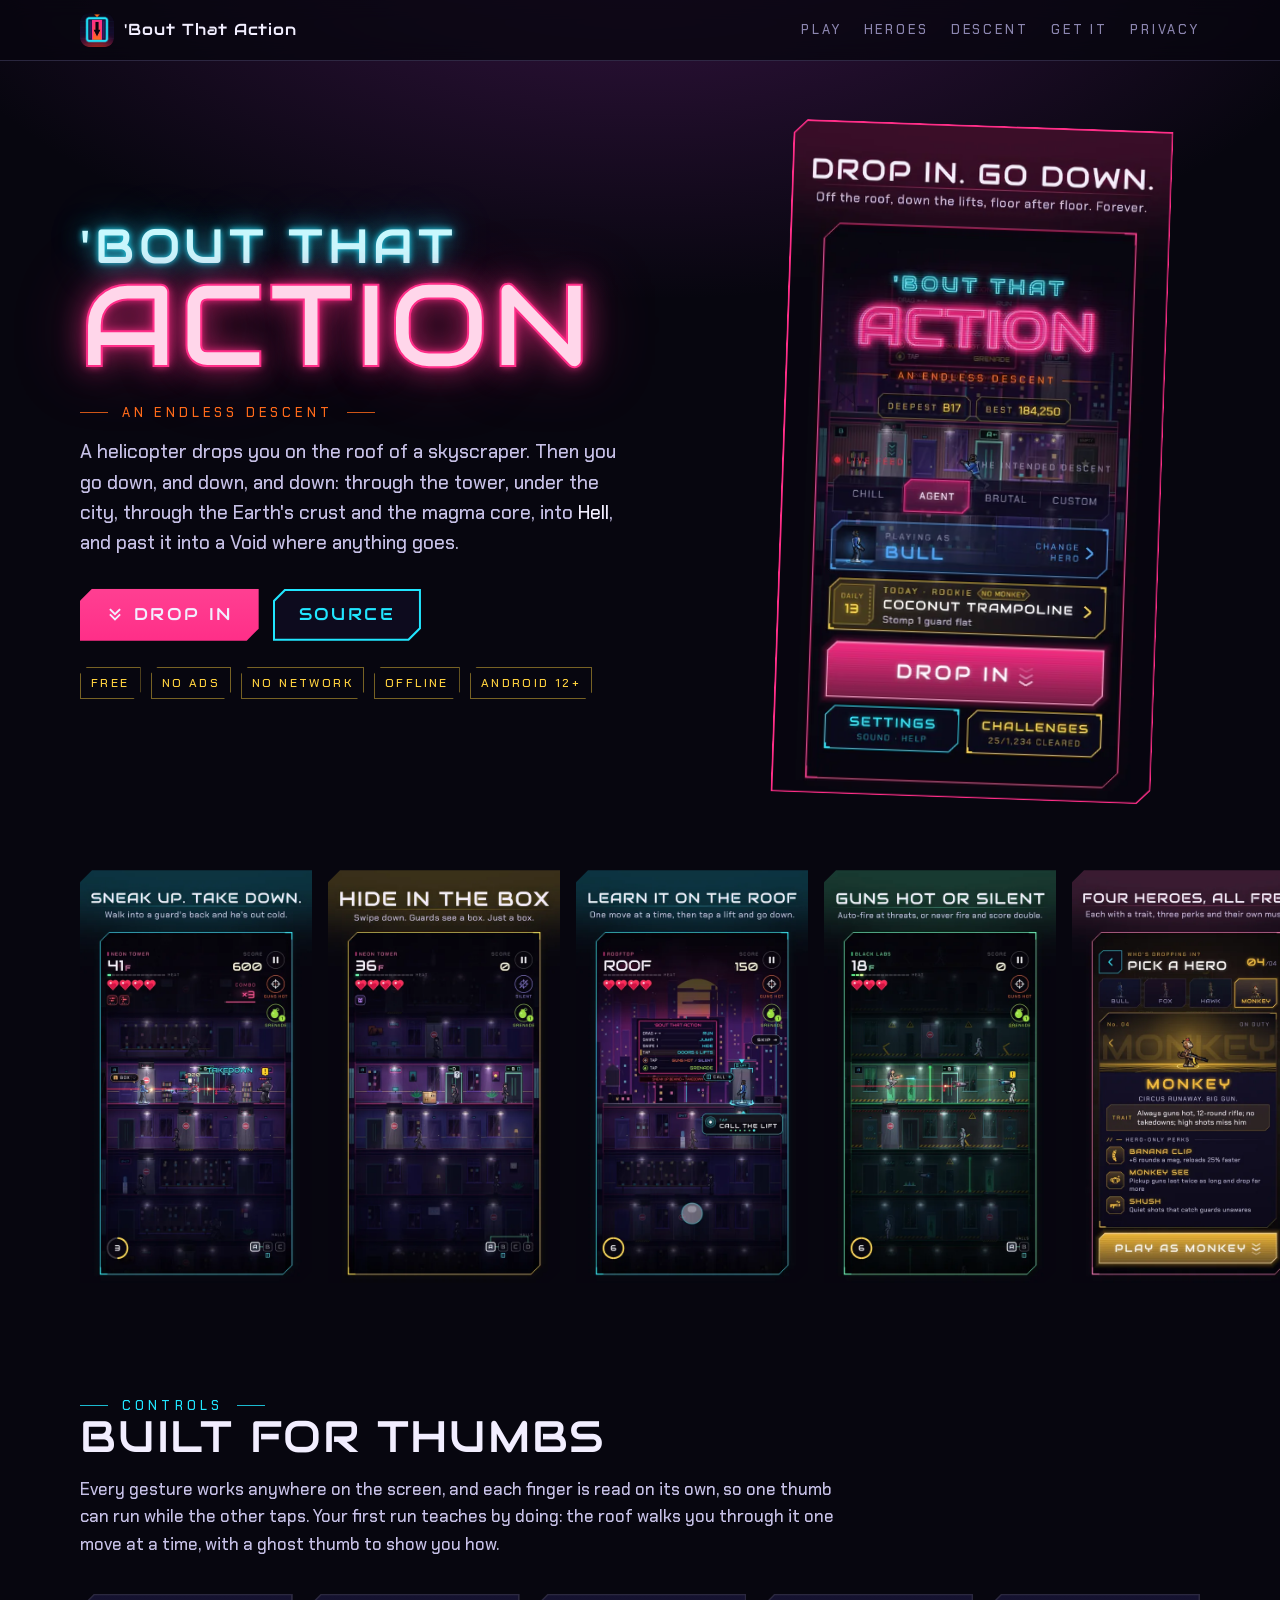
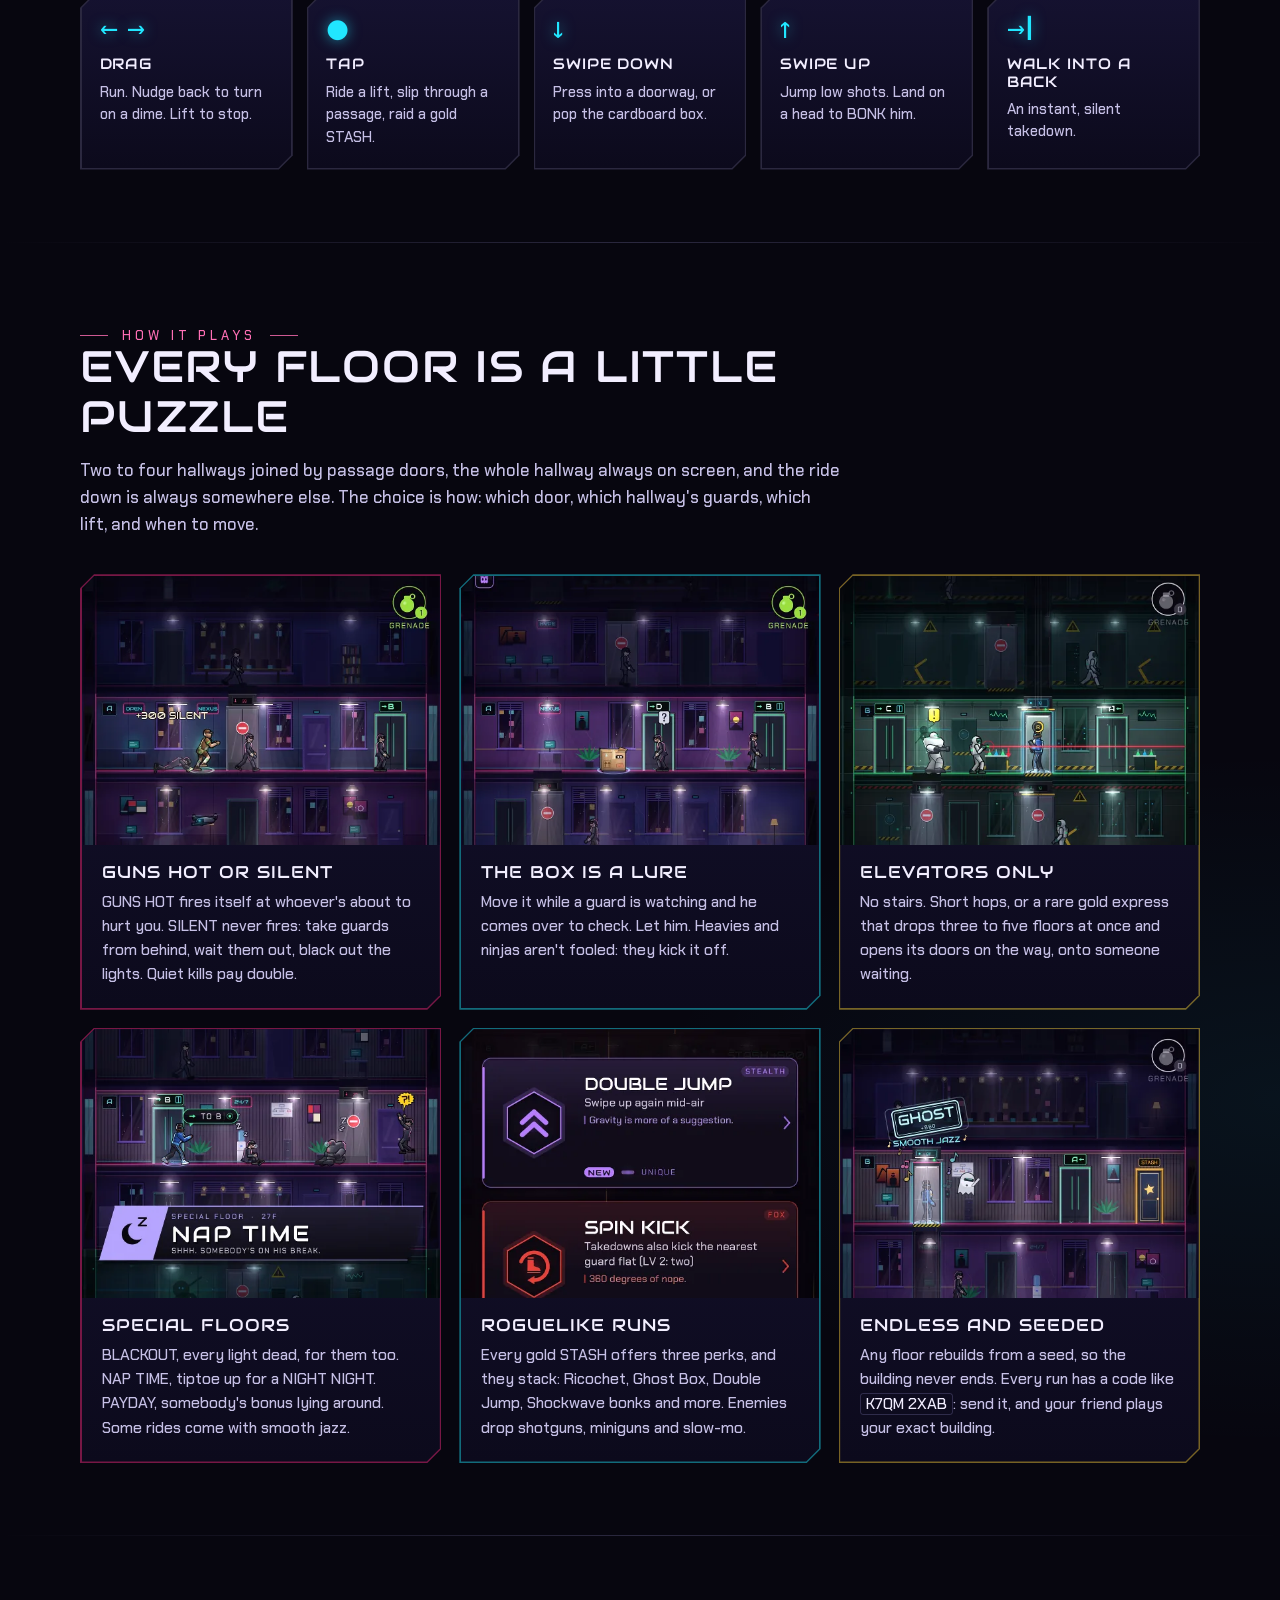
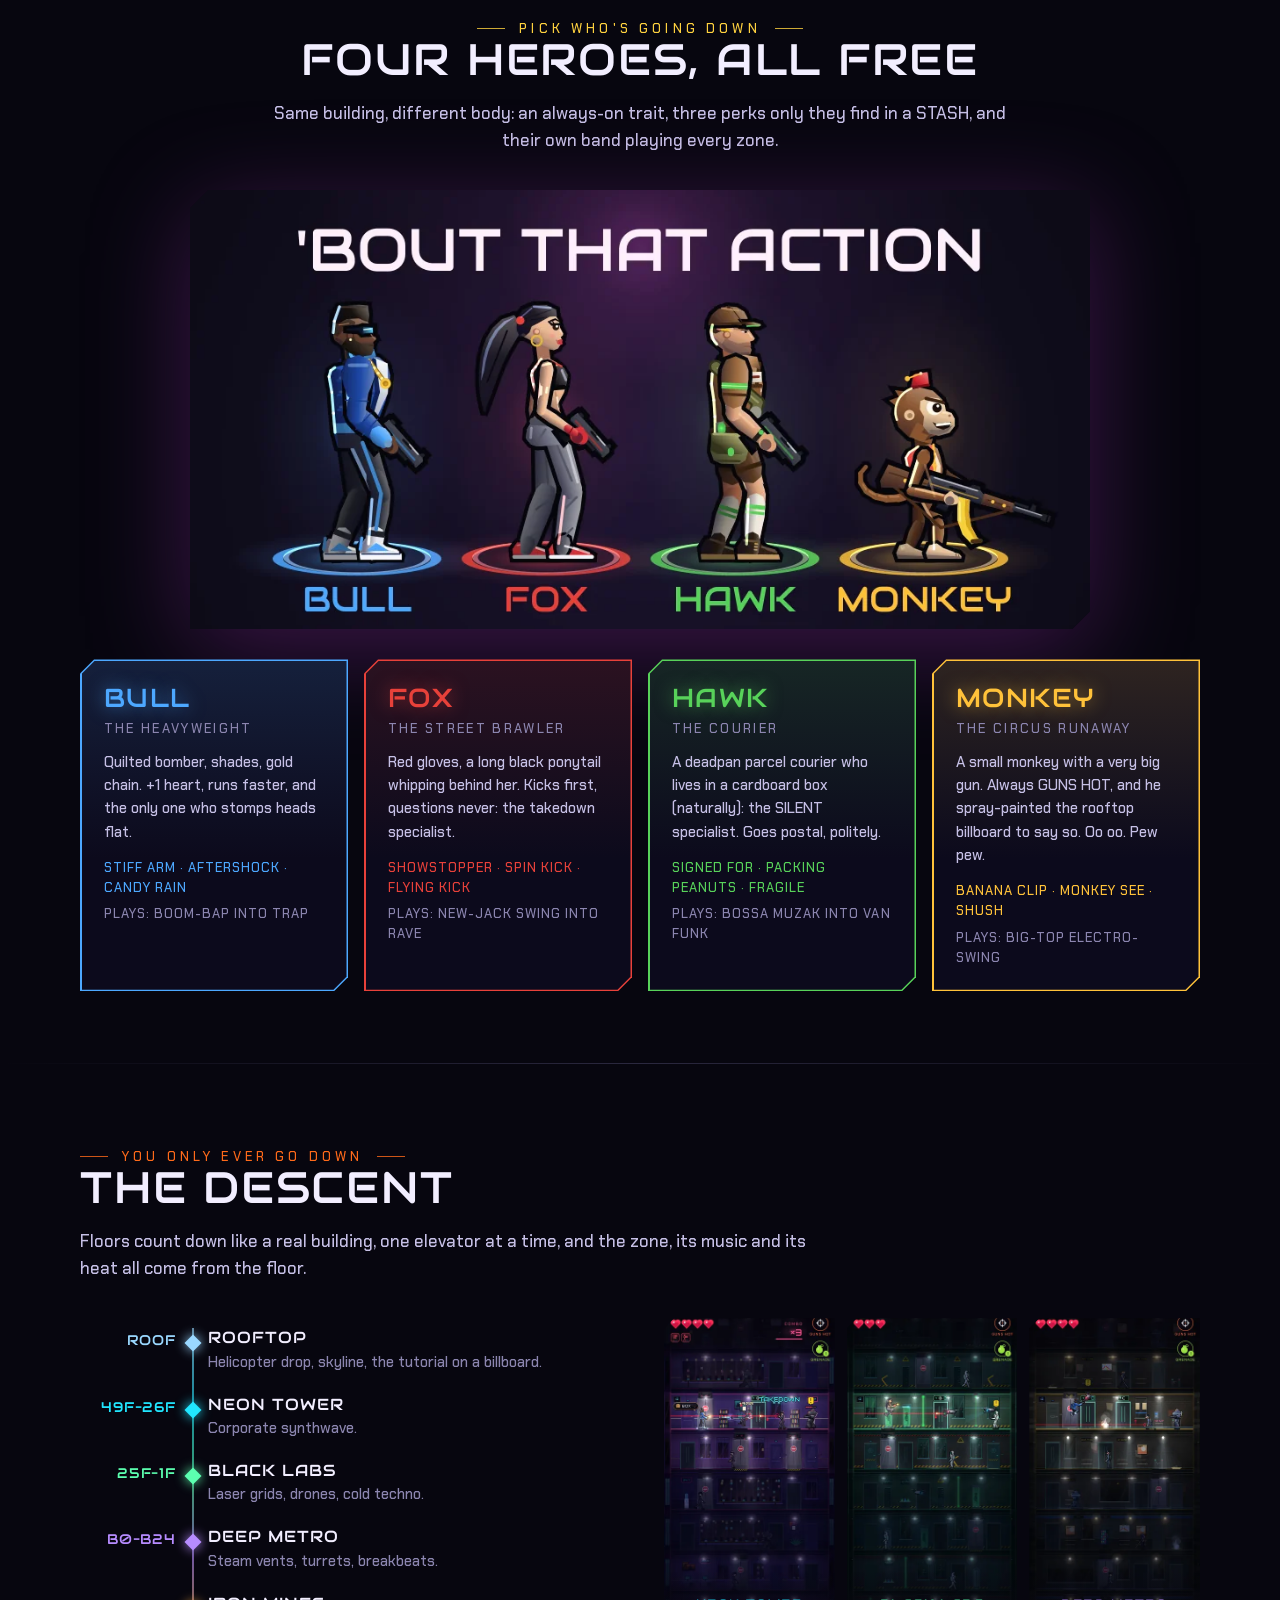
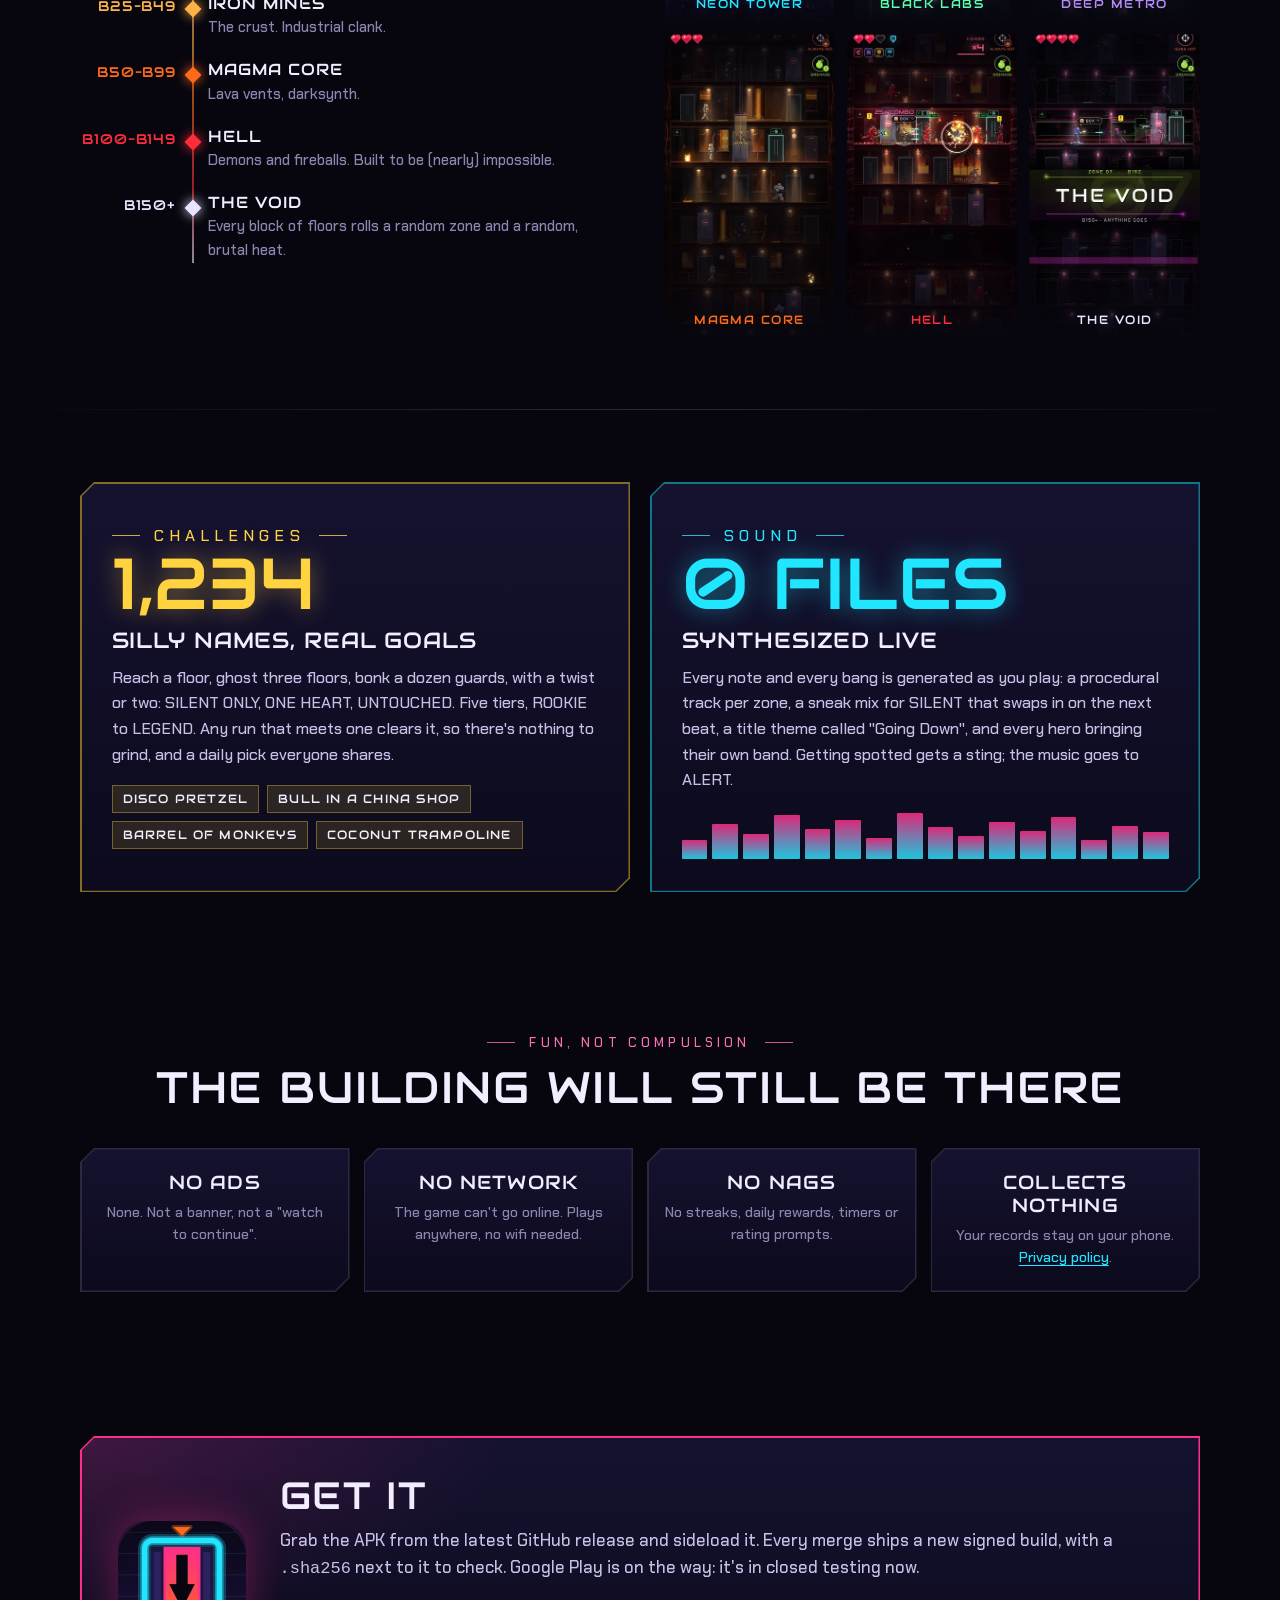
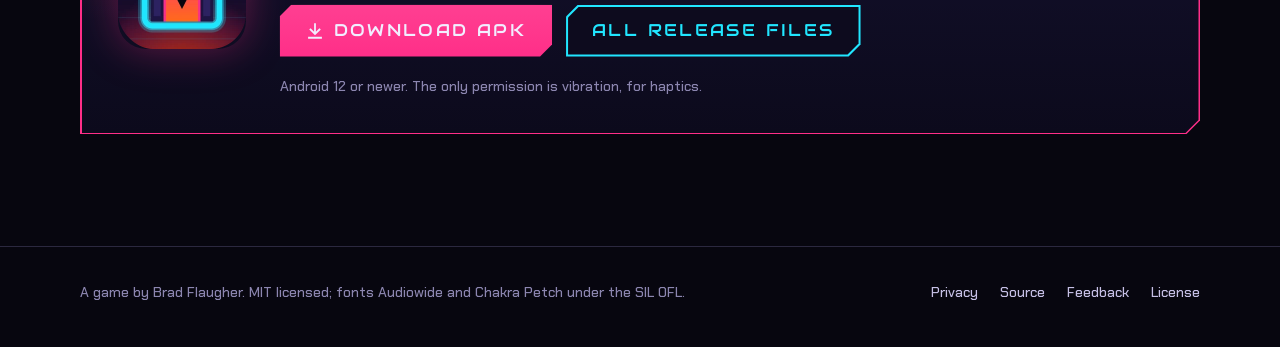
==== commit 4832fbeb: "Site check: no JavaScript, required pages; drop base-song tempos from the zone copy Co-Authored-By: " ====
--- a/site/index.html
+++ b/site/index.html
@@ -233,12 +233,12 @@
         <div class="descent">
           <ol class="shaft">
             <li class="z-roof"><span class="floor">ROOF</span><div><h3>Rooftop</h3><p>Helicopter drop, skyline, the tutorial on a billboard.</p></div></li>
-            <li class="z-tower"><span class="floor">49F–26F</span><div><h3>Neon Tower</h3><p>Corporate synthwave, 118 BPM.</p></div></li>
+            <li class="z-tower"><span class="floor">49F–26F</span><div><h3>Neon Tower</h3><p>Corporate synthwave.</p></div></li>
             <li class="z-labs"><span class="floor">25F–1F</span><div><h3>Black Labs</h3><p>Laser grids, drones, cold techno.</p></div></li>
             <li class="z-metro"><span class="floor">B0–B24</span><div><h3>Deep Metro</h3><p>Steam vents, turrets, breakbeats.</p></div></li>
             <li class="z-mines"><span class="floor">B25–B49</span><div><h3>Iron Mines</h3><p>The crust. Industrial clank.</p></div></li>
             <li class="z-magma"><span class="floor">B50–B99</span><div><h3>Magma Core</h3><p>Lava vents, darksynth.</p></div></li>
-            <li class="z-hell"><span class="floor">B100–B149</span><div><h3>Hell</h3><p>Demons and fireballs at 165 BPM. Built to be (nearly) impossible.</p></div></li>
+            <li class="z-hell"><span class="floor">B100–B149</span><div><h3>Hell</h3><p>Demons and fireballs. Built to be (nearly) impossible.</p></div></li>
             <li class="z-void"><span class="floor">B150+</span><div><h3>The Void</h3><p>Every block of floors rolls a random zone and a random, brutal heat.</p></div></li>
           </ol>
           <ul class="zones" aria-label="Zone screenshots">
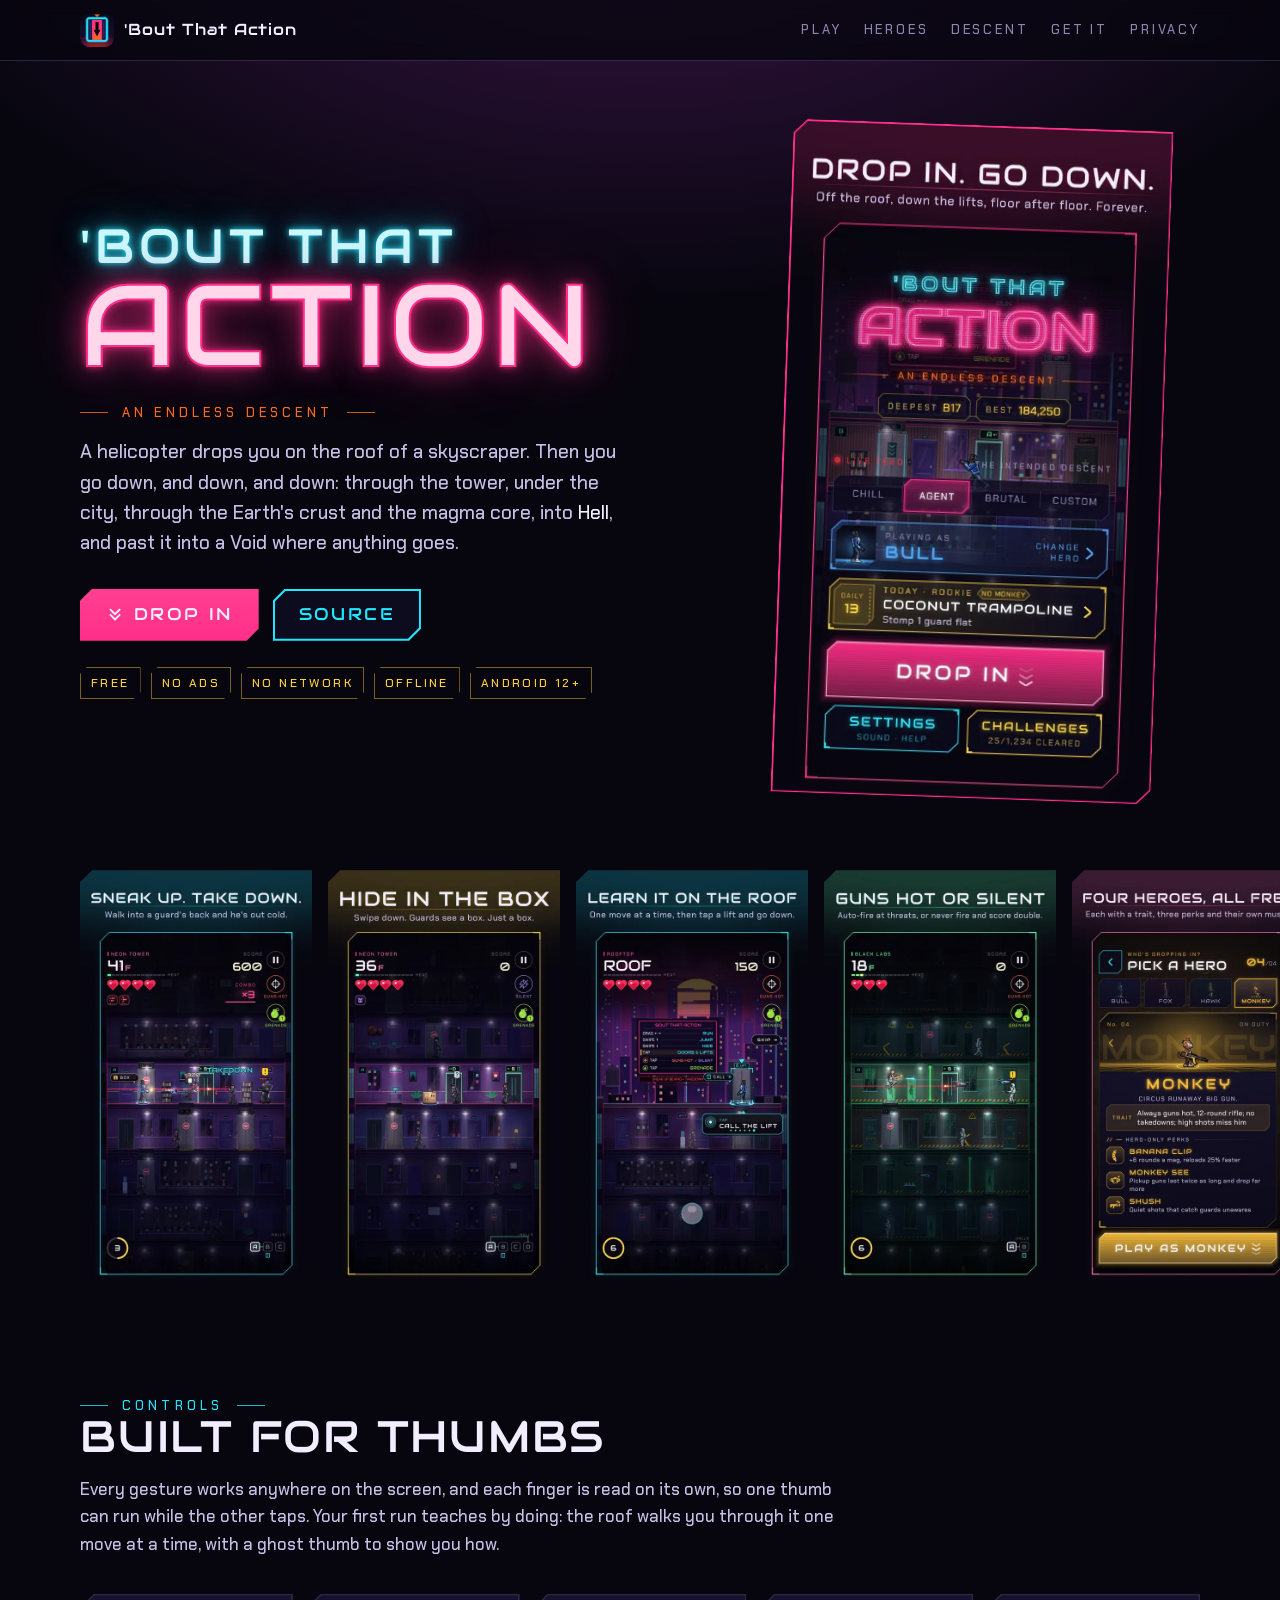
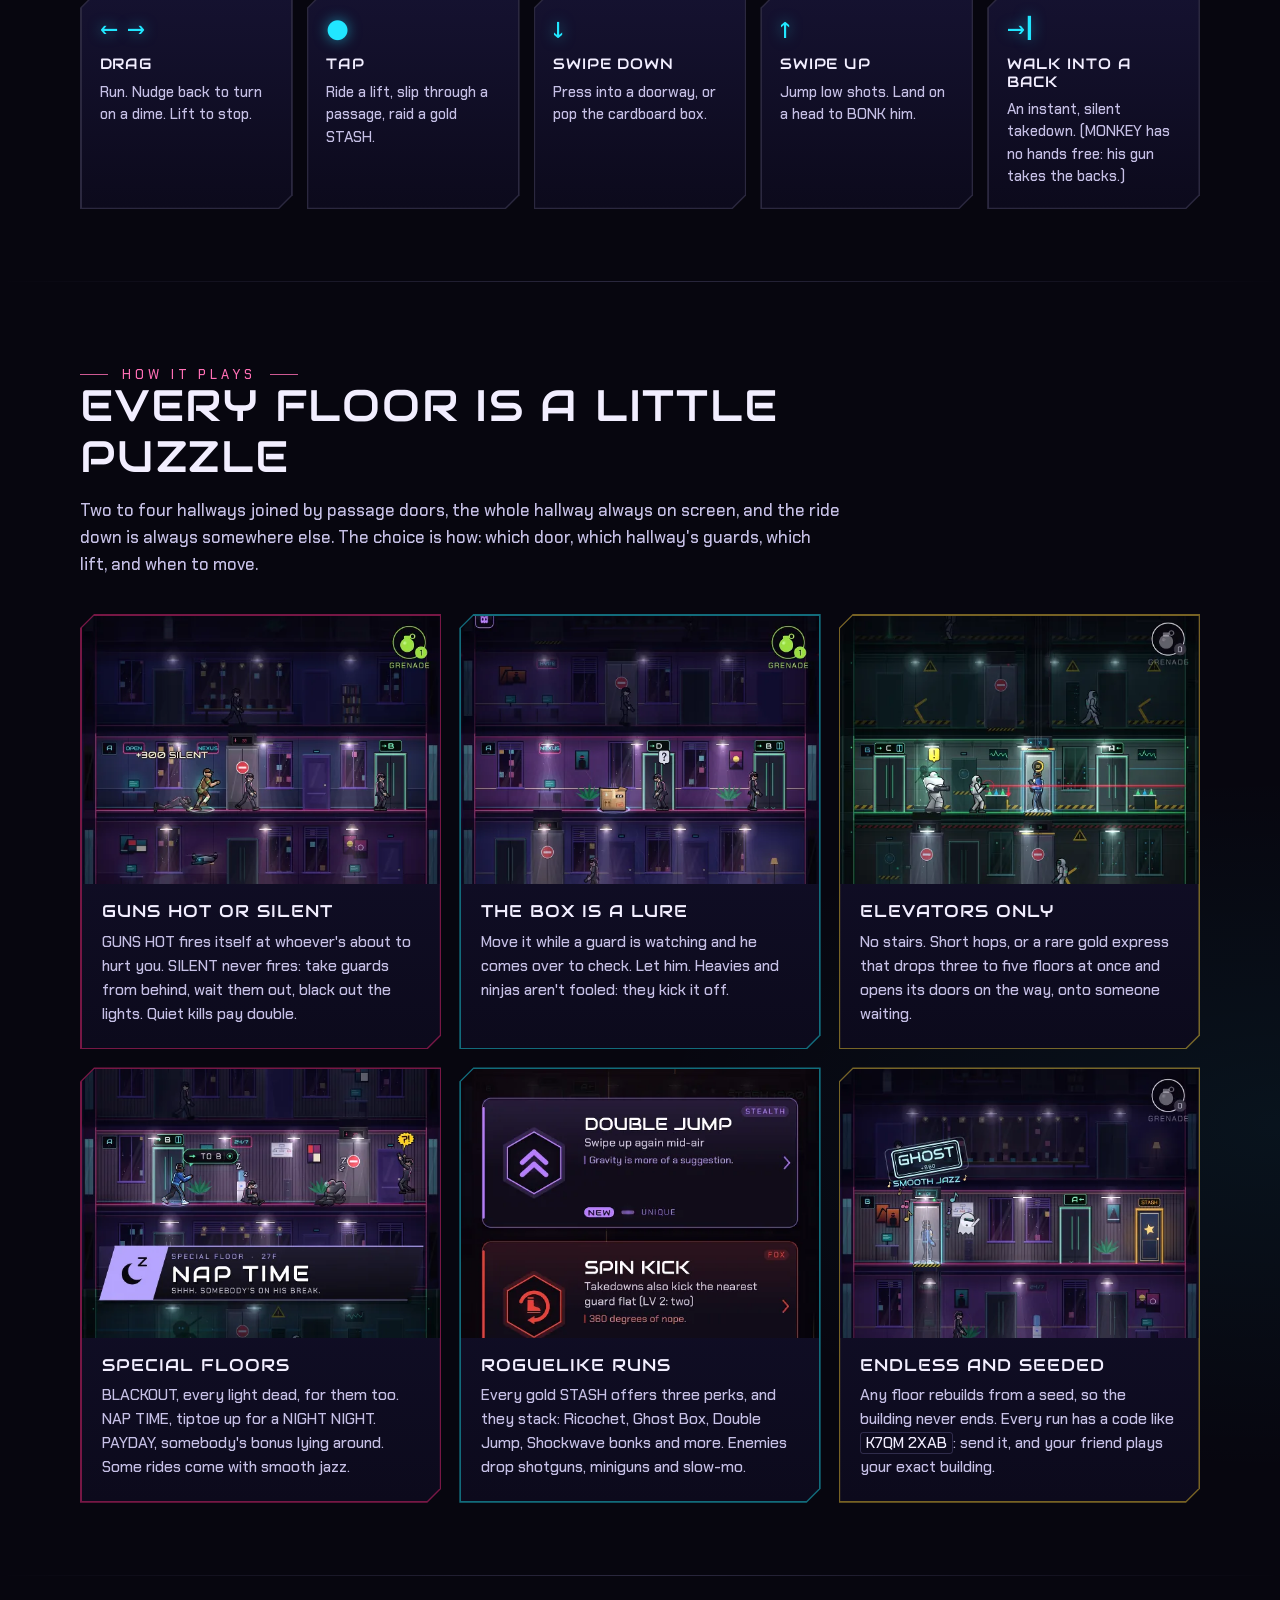
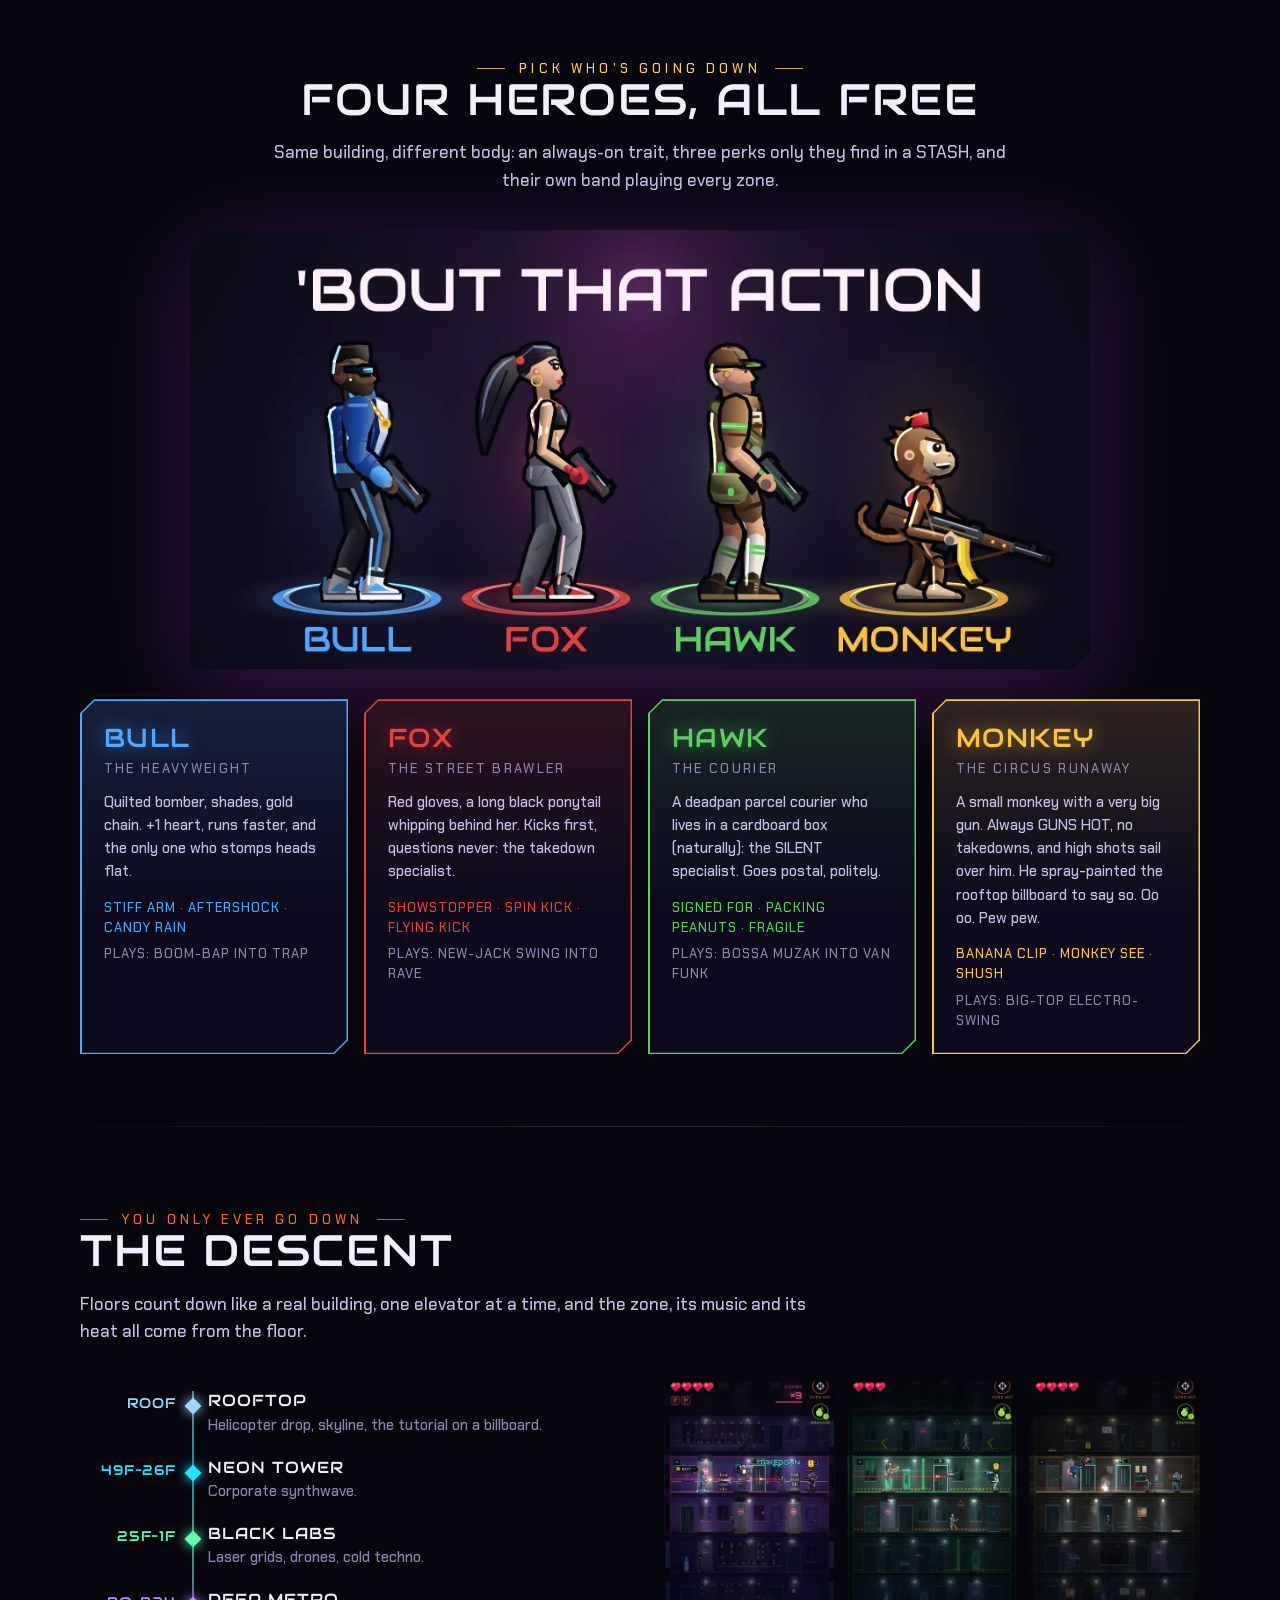
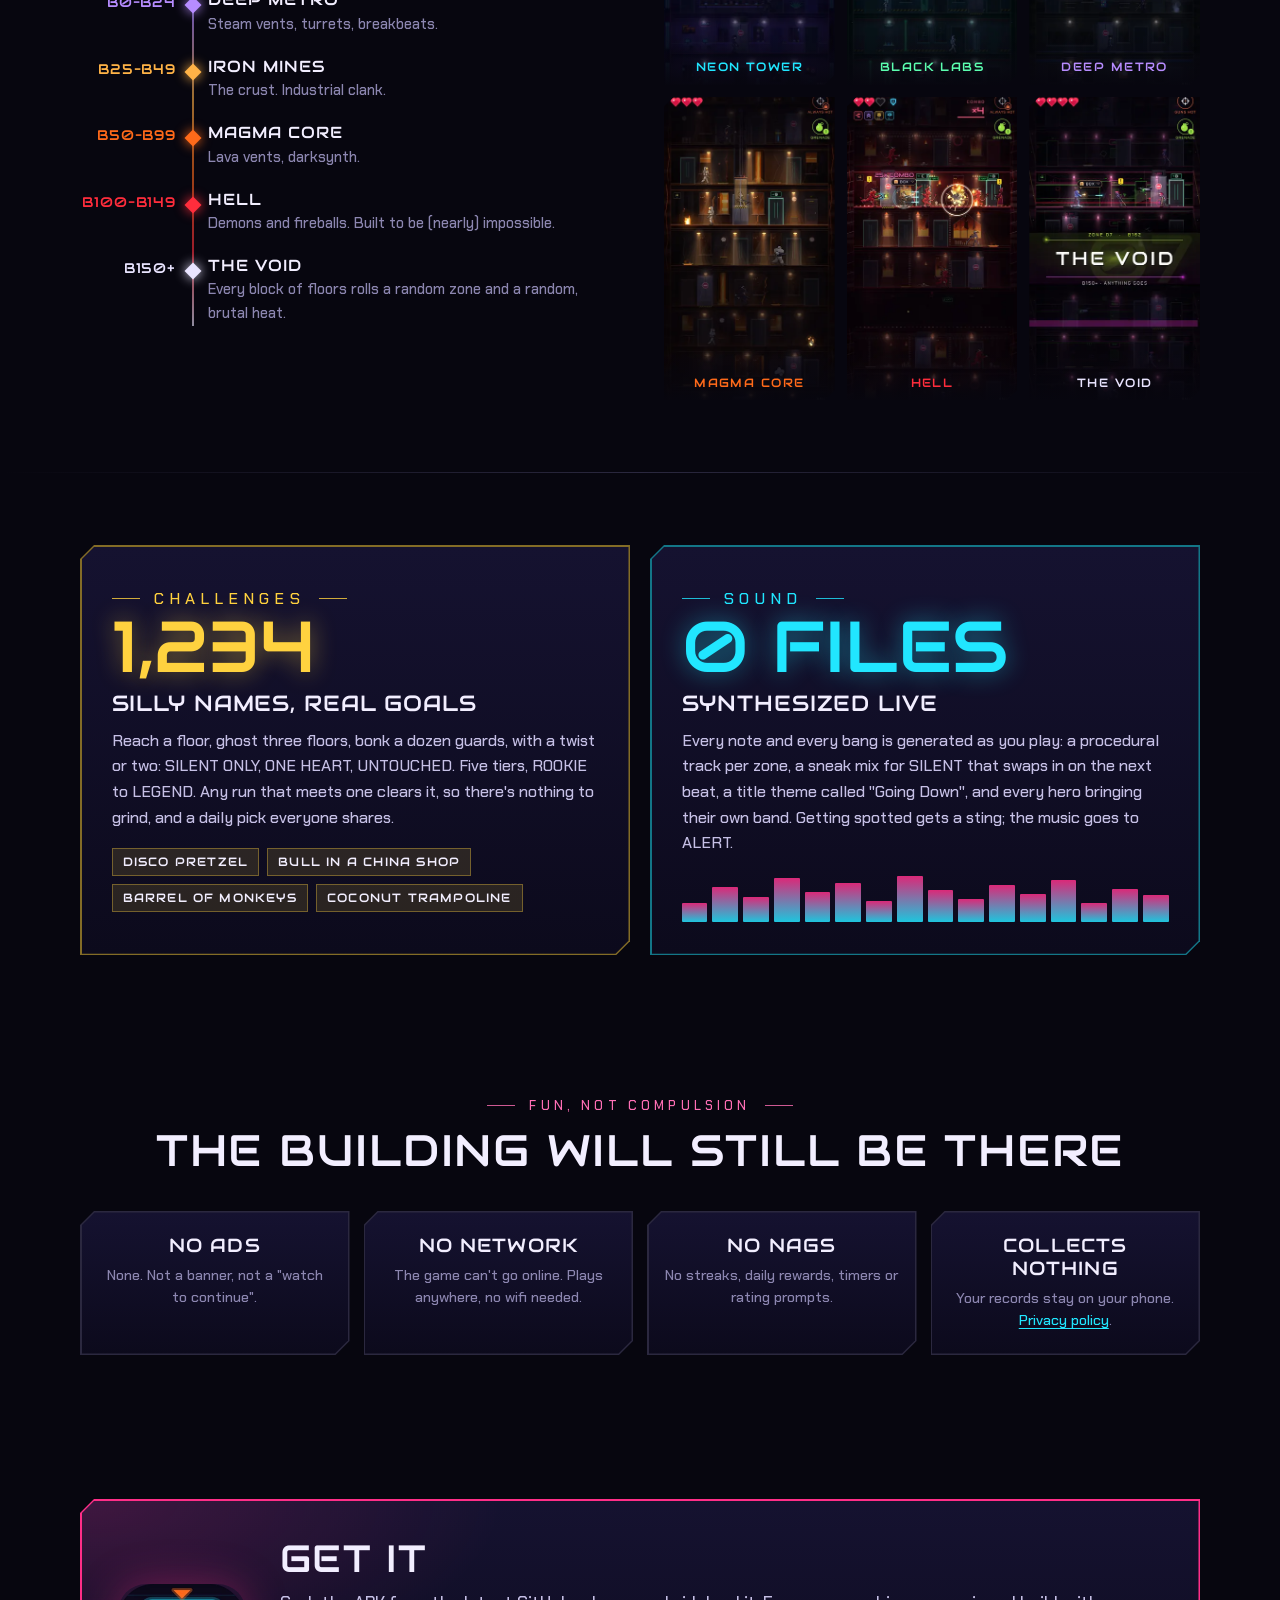
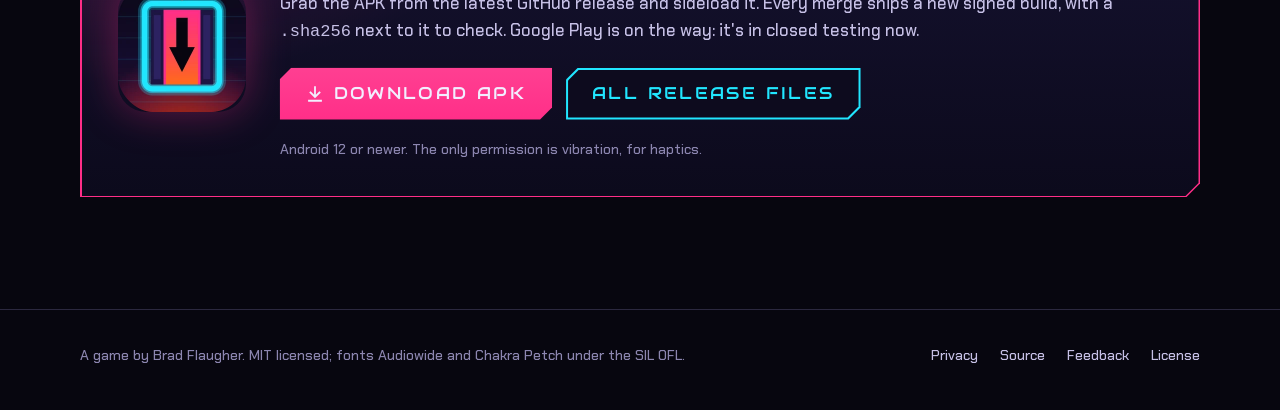
==== commit 04976743: "Site check: no <base> or embedded CSS, every fetching attribute, CSS stays in site/; MONKEY can't ta" ====
--- a/site/index.html
+++ b/site/index.html
@@ -114,7 +114,7 @@
           <div class="control panel chamfer"><div class="panel__in">
             <div class="gesture" aria-hidden="true">→|</div>
             <h3>Walk into a back</h3>
-            <p>An instant, silent takedown.</p>
+            <p>An instant, silent takedown. (MONKEY has no hands free: his gun takes the backs.)</p>
           </div></div>
         </div>
       </div>
@@ -213,7 +213,7 @@
           <article class="hero-card monkey panel chamfer"><div class="panel__in">
             <h3>Monkey</h3>
             <p class="who">The circus runaway</p>
-            <p>A small monkey with a very big gun. Always GUNS HOT, and he spray-painted the rooftop billboard to say so. Oo oo. Pew pew.</p>
+            <p>A small monkey with a very big gun. Always GUNS HOT, no takedowns, and high shots sail over him. He spray-painted the rooftop billboard to say so. Oo oo. Pew pew.</p>
             <p class="perks">Banana Clip · Monkey See · Shush</p>
             <p class="perks band">Plays: big-top electro-swing</p>
           </div></article>
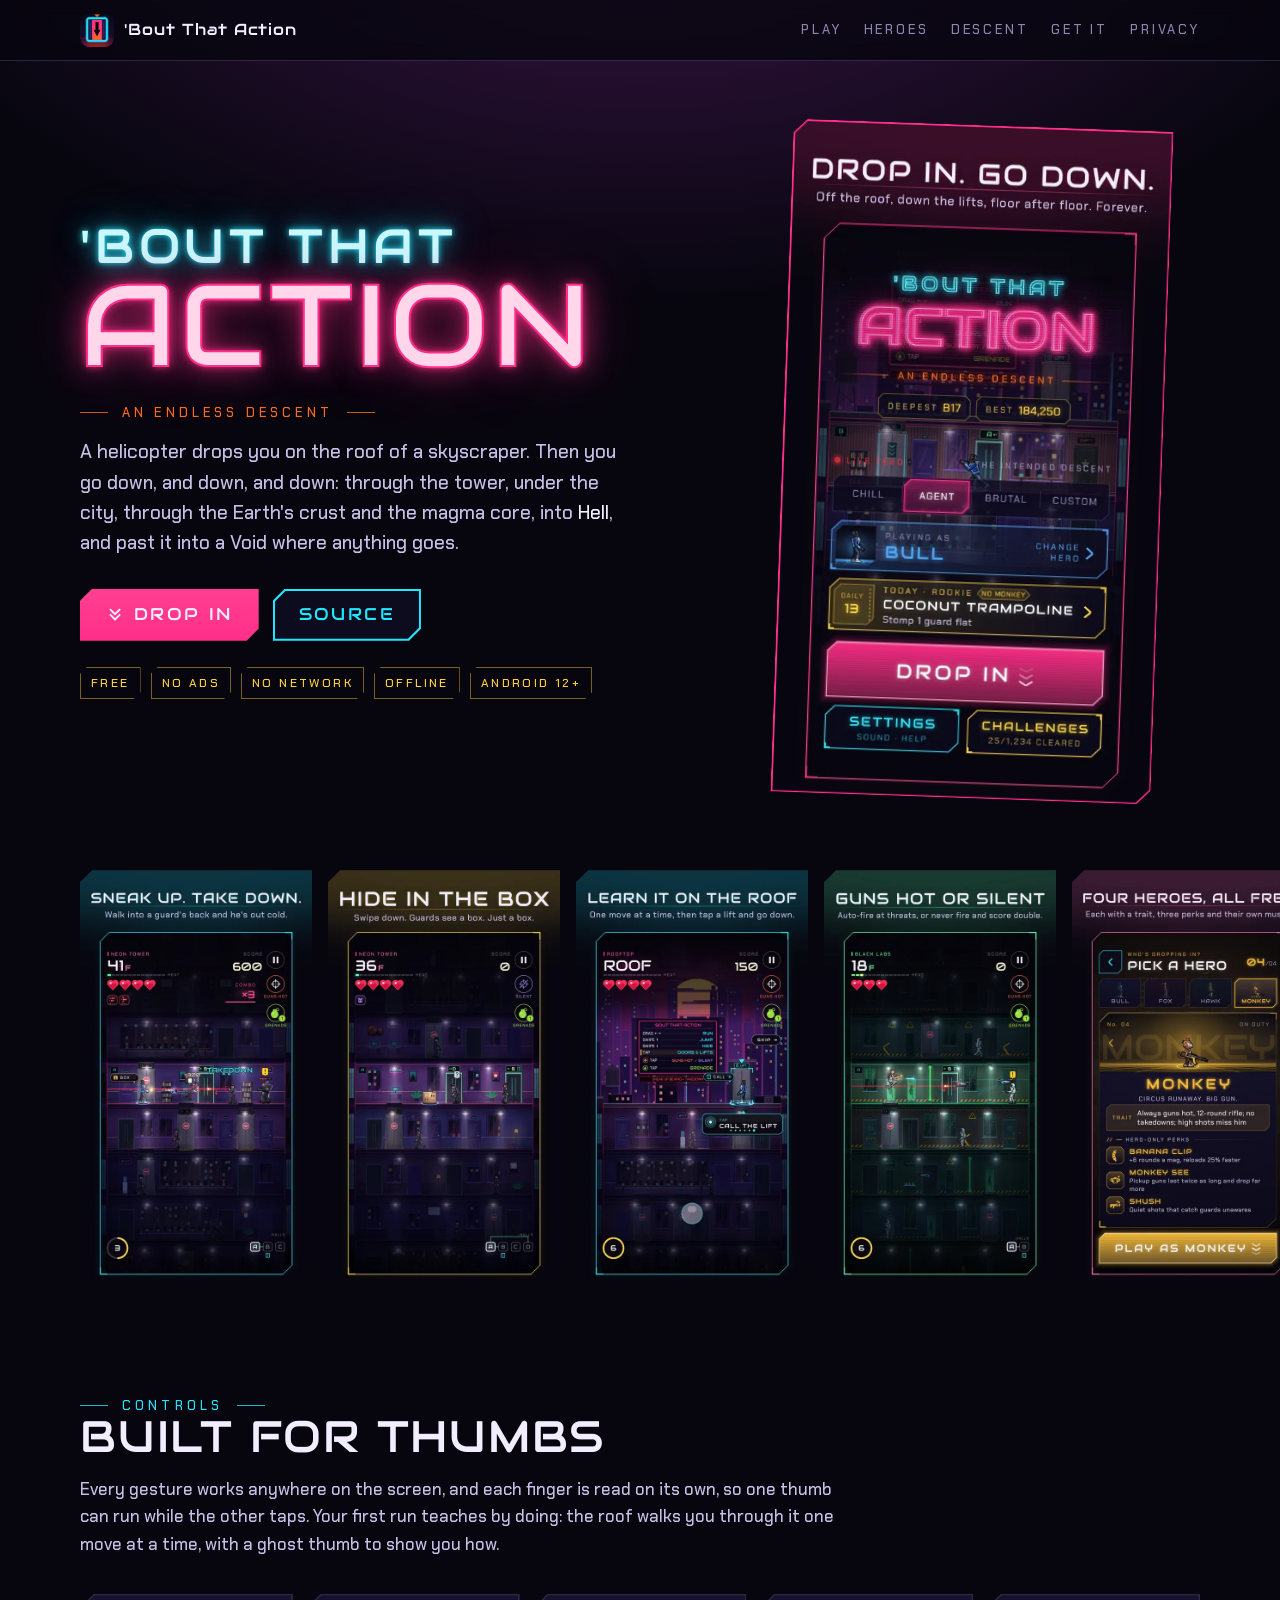
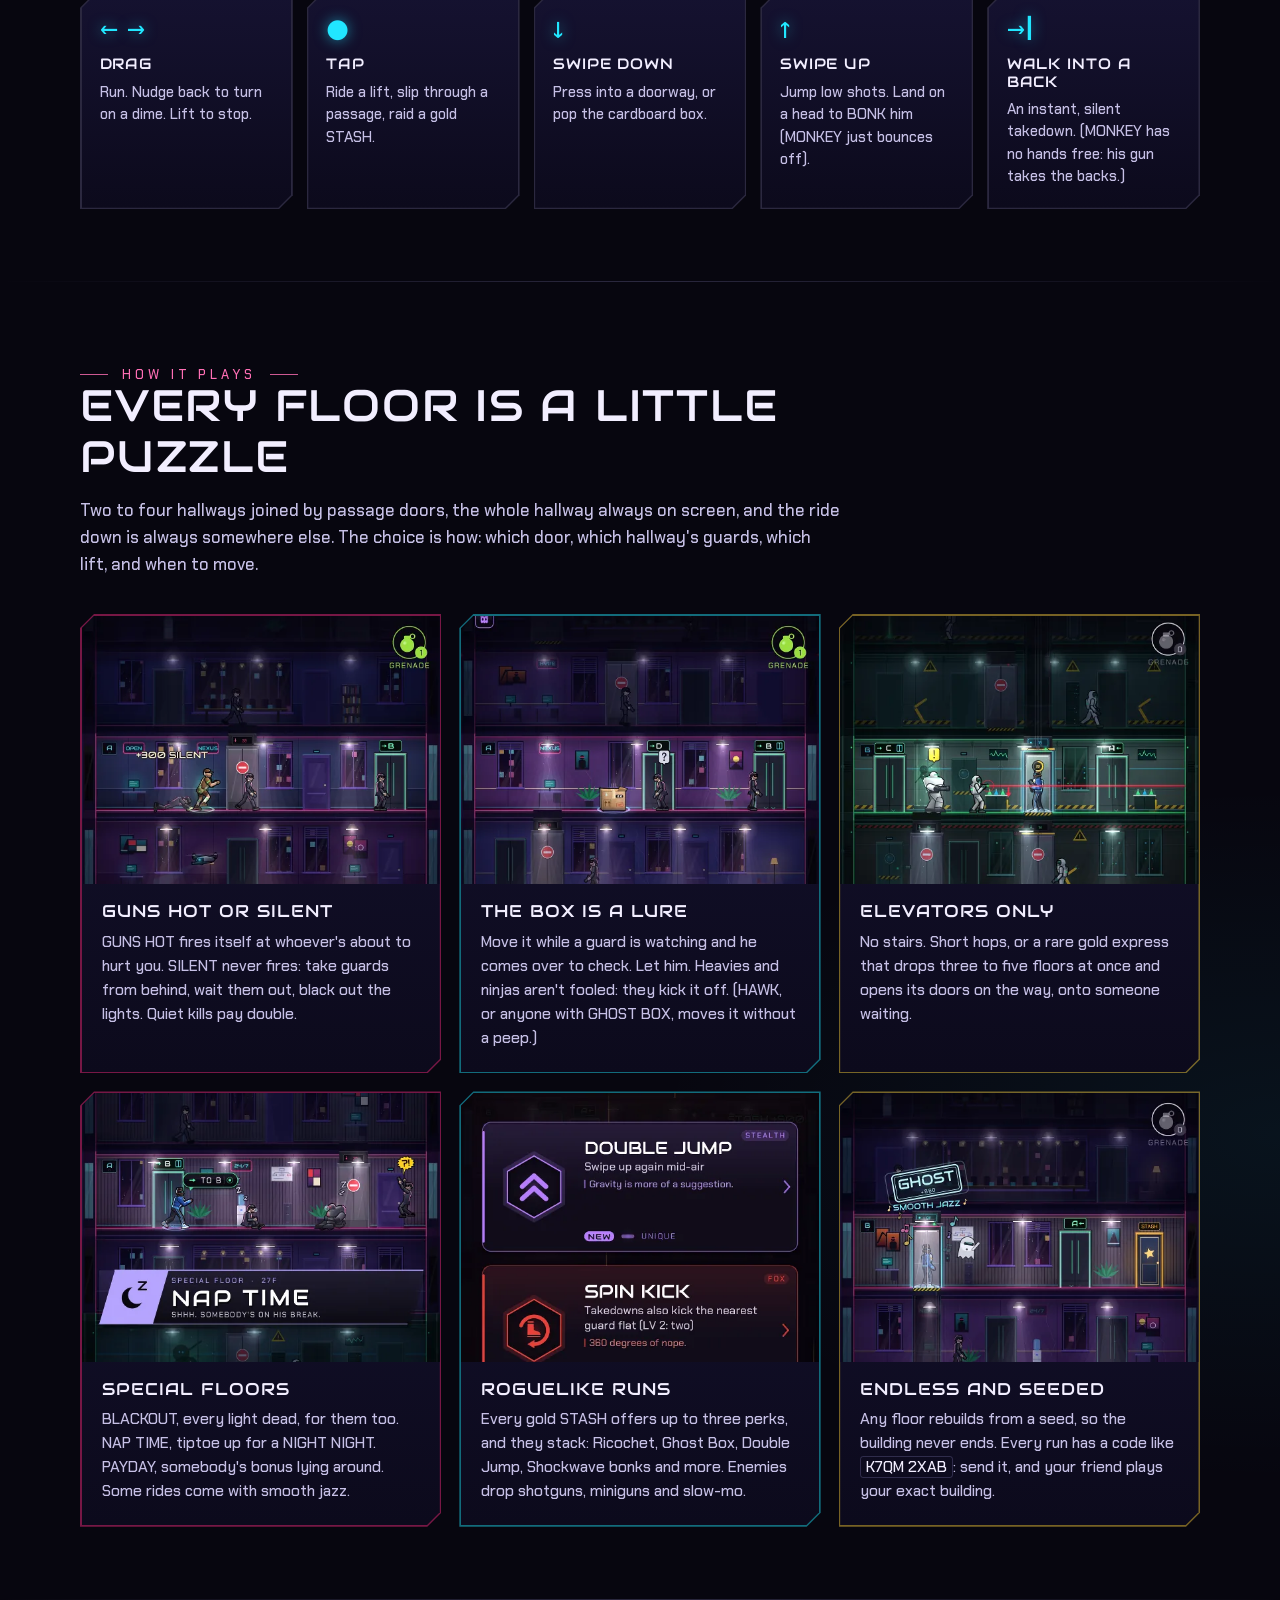
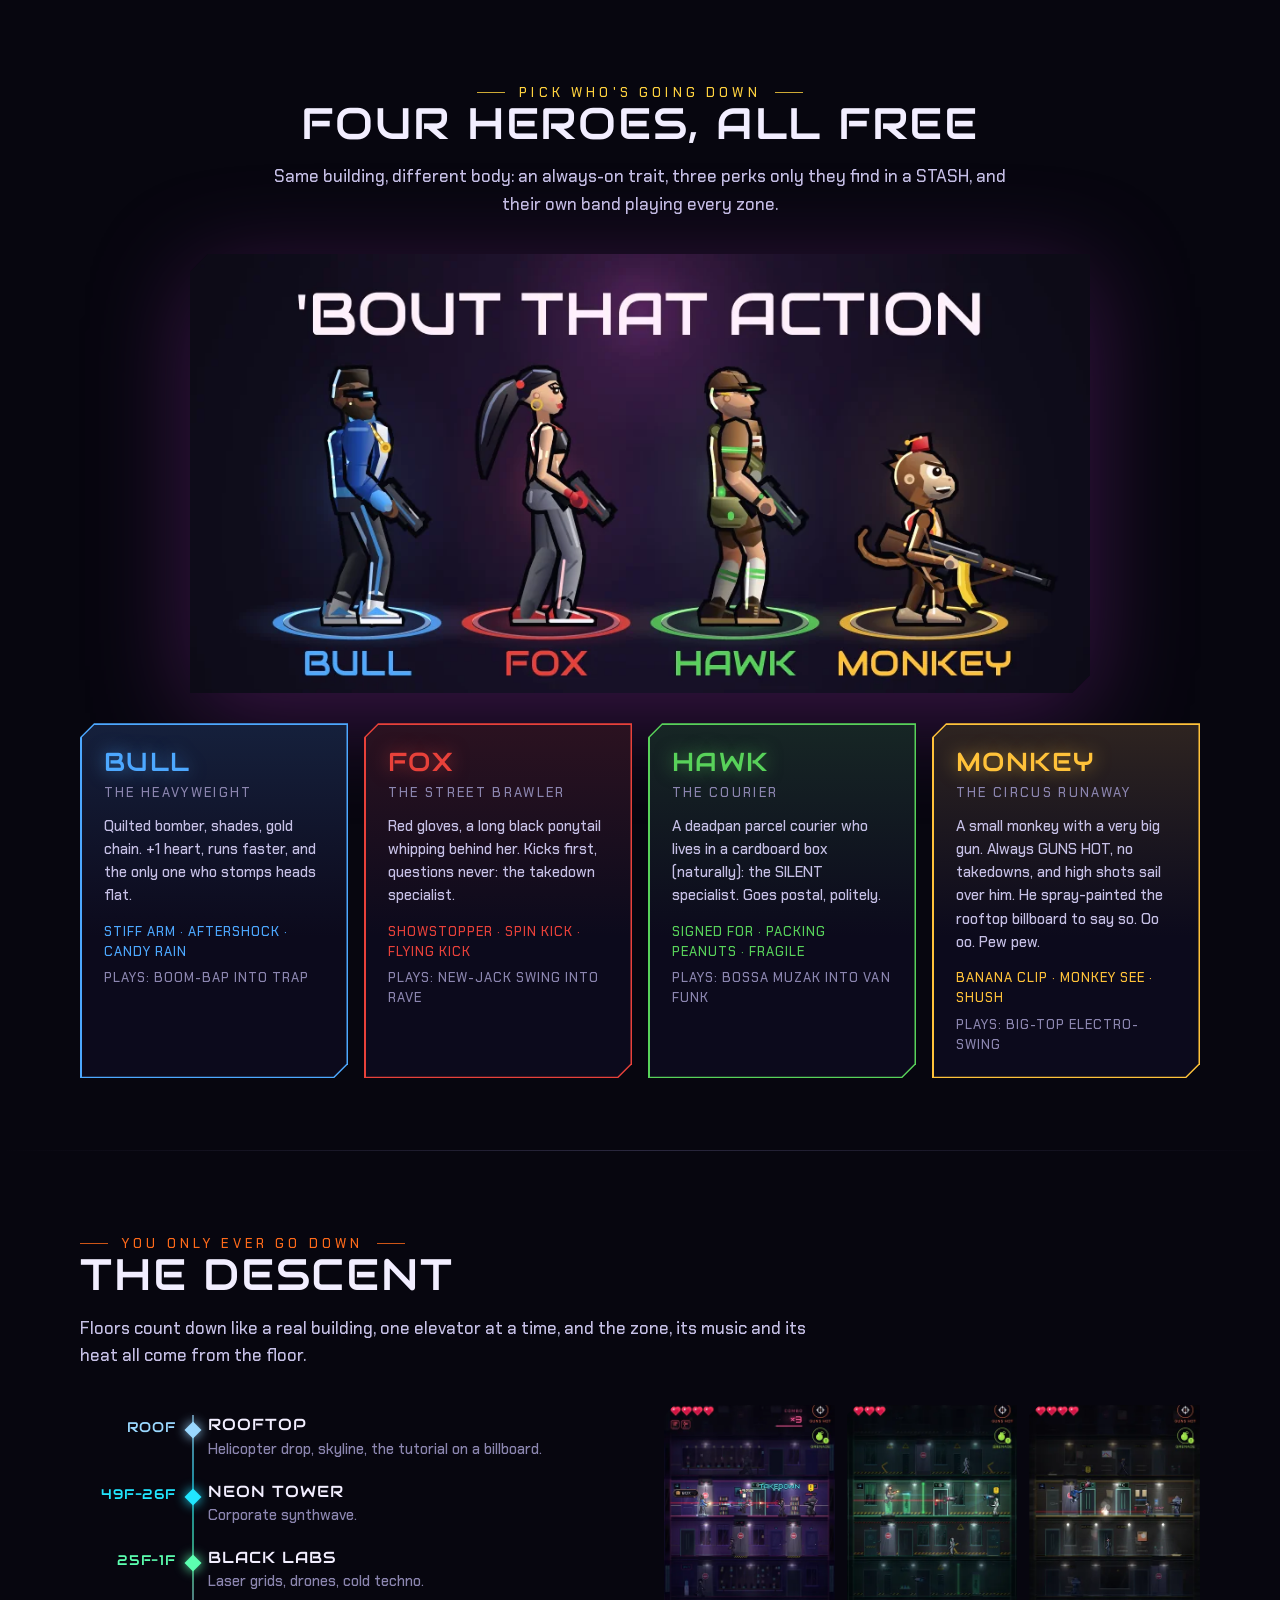
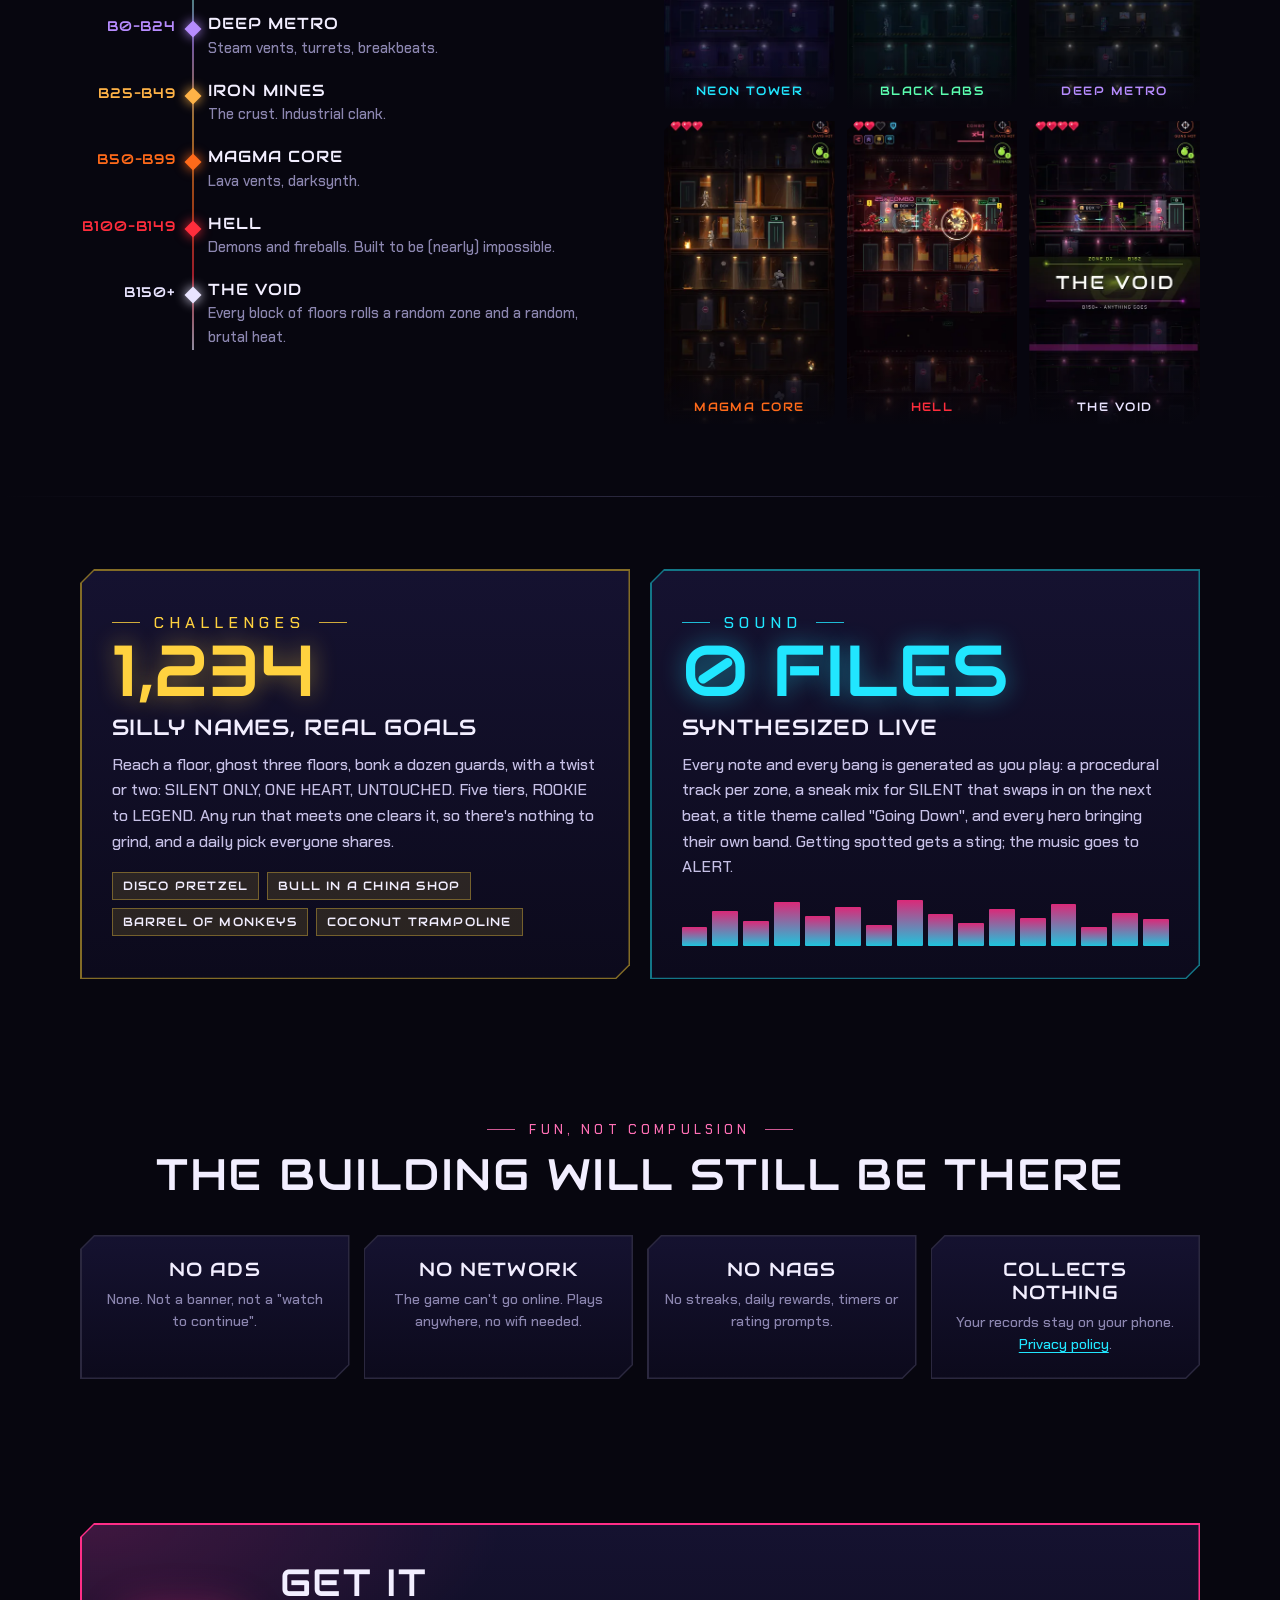
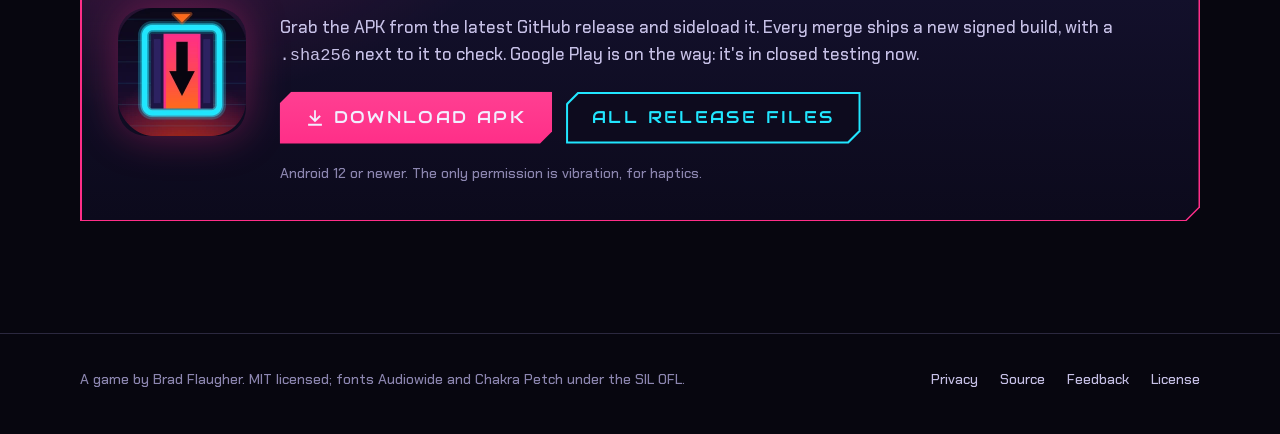
==== commit 80cda130: "Site copy: MONKEY bounces off heads, HAWK and GHOST BOX move the box quietly, STASH offers up to thr" ====
--- a/site/index.html
+++ b/site/index.html
@@ -109,7 +109,7 @@
           <div class="control panel chamfer"><div class="panel__in">
             <div class="gesture" aria-hidden="true">↑</div>
             <h3>Swipe up</h3>
-            <p>Jump low shots. Land on a head to BONK him.</p>
+            <p>Jump low shots. Land on a head to BONK him (MONKEY just bounces off).</p>
           </div></div>
           <div class="control panel chamfer"><div class="panel__in">
             <div class="gesture" aria-hidden="true">→|</div>
@@ -141,7 +141,7 @@
             <figure><img src="assets/img/f-box.webp" width="540" height="405" loading="lazy" alt="Hiding in the cardboard box"></figure>
             <div class="txt">
               <h3>The box is a lure</h3>
-              <p>Move it while a guard is watching and he comes over to check. Let him. Heavies and ninjas aren't fooled: they kick it off.</p>
+              <p>Move it while a guard is watching and he comes over to check. Let him. Heavies and ninjas aren't fooled: they kick it off. (HAWK, or anyone with GHOST BOX, moves it without a peep.)</p>
             </div>
           </div></article>
           <article class="feature panel chamfer"><div class="panel__in">
@@ -162,7 +162,7 @@
             <figure><img src="assets/img/f-stash.webp" width="540" height="405" loading="lazy" alt="A STASH offering three perks"></figure>
             <div class="txt">
               <h3>Roguelike runs</h3>
-              <p>Every gold STASH offers three perks, and they stack: Ricochet, Ghost Box, Double Jump, Shockwave bonks and more. Enemies drop shotguns, miniguns and slow-mo.</p>
+              <p>Every gold STASH offers up to three perks, and they stack: Ricochet, Ghost Box, Double Jump, Shockwave bonks and more. Enemies drop shotguns, miniguns and slow-mo.</p>
             </div>
           </div></article>
           <article class="feature panel chamfer"><div class="panel__in">
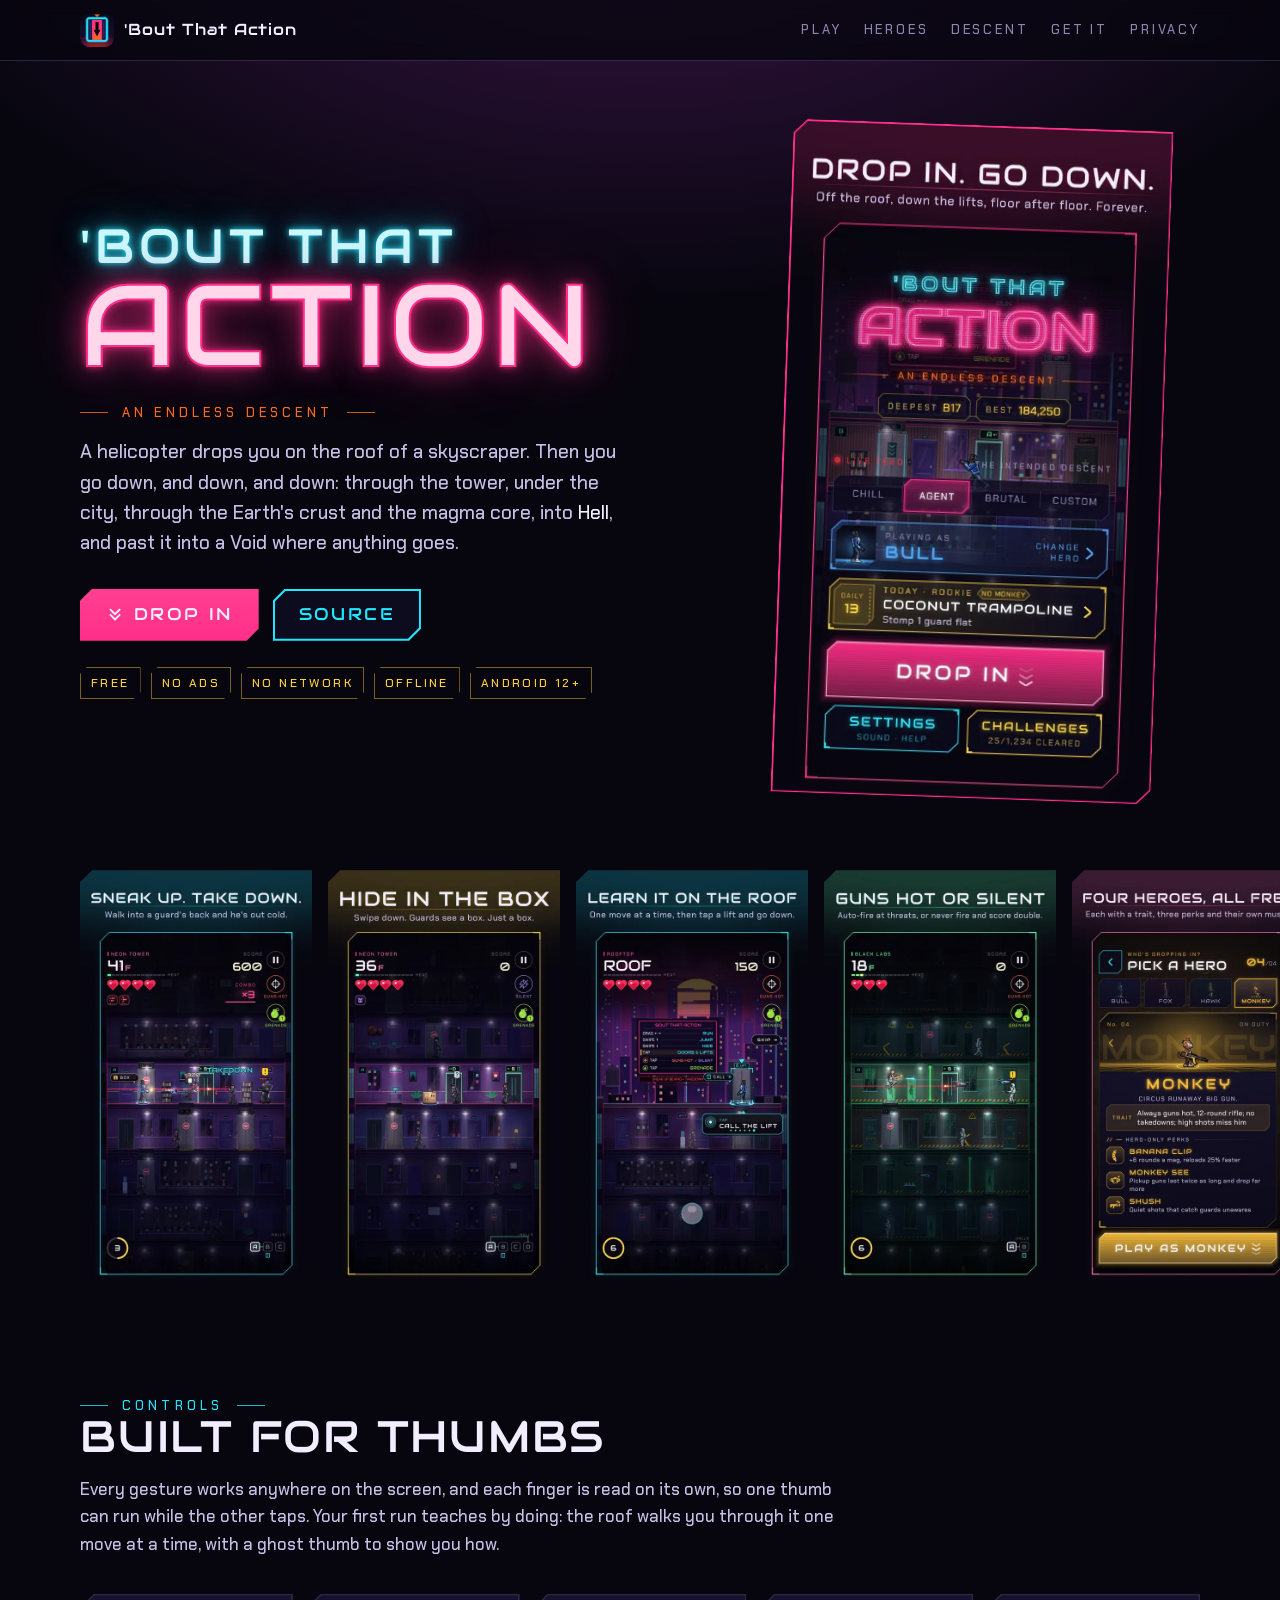
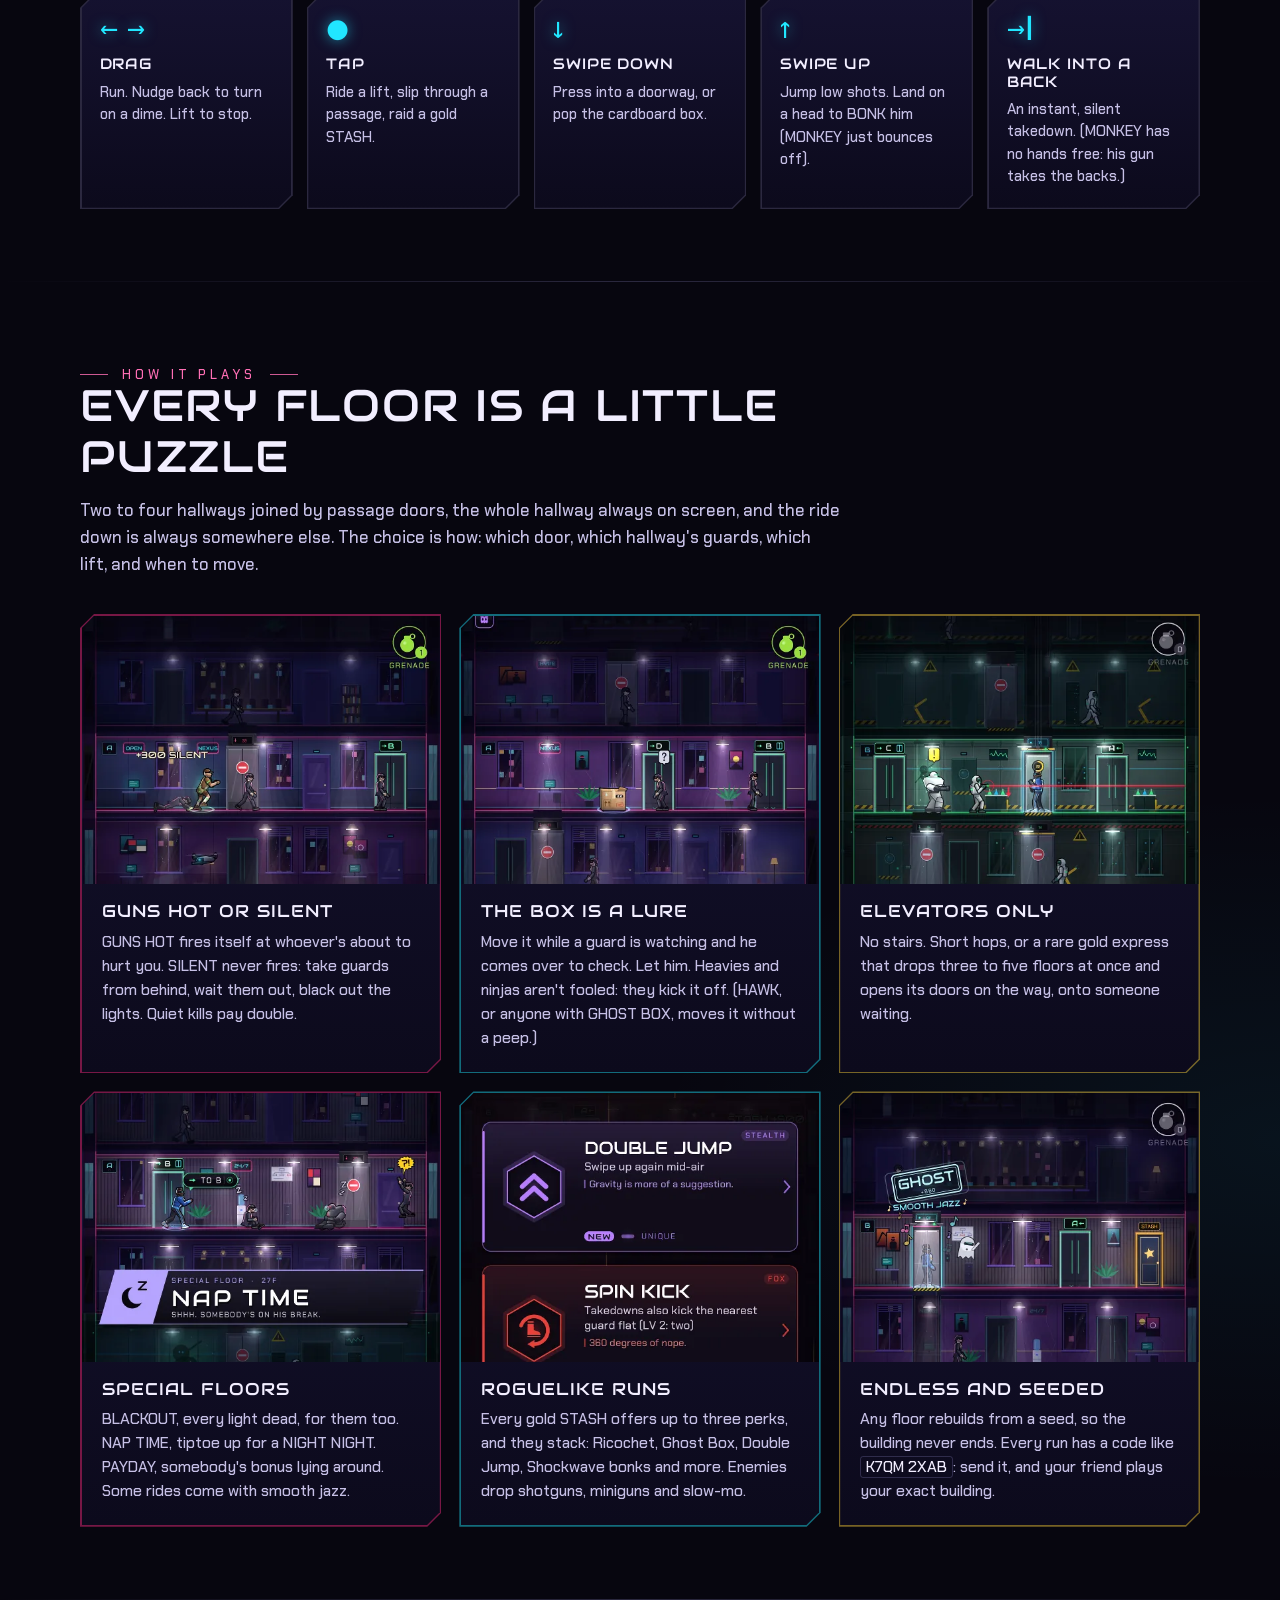
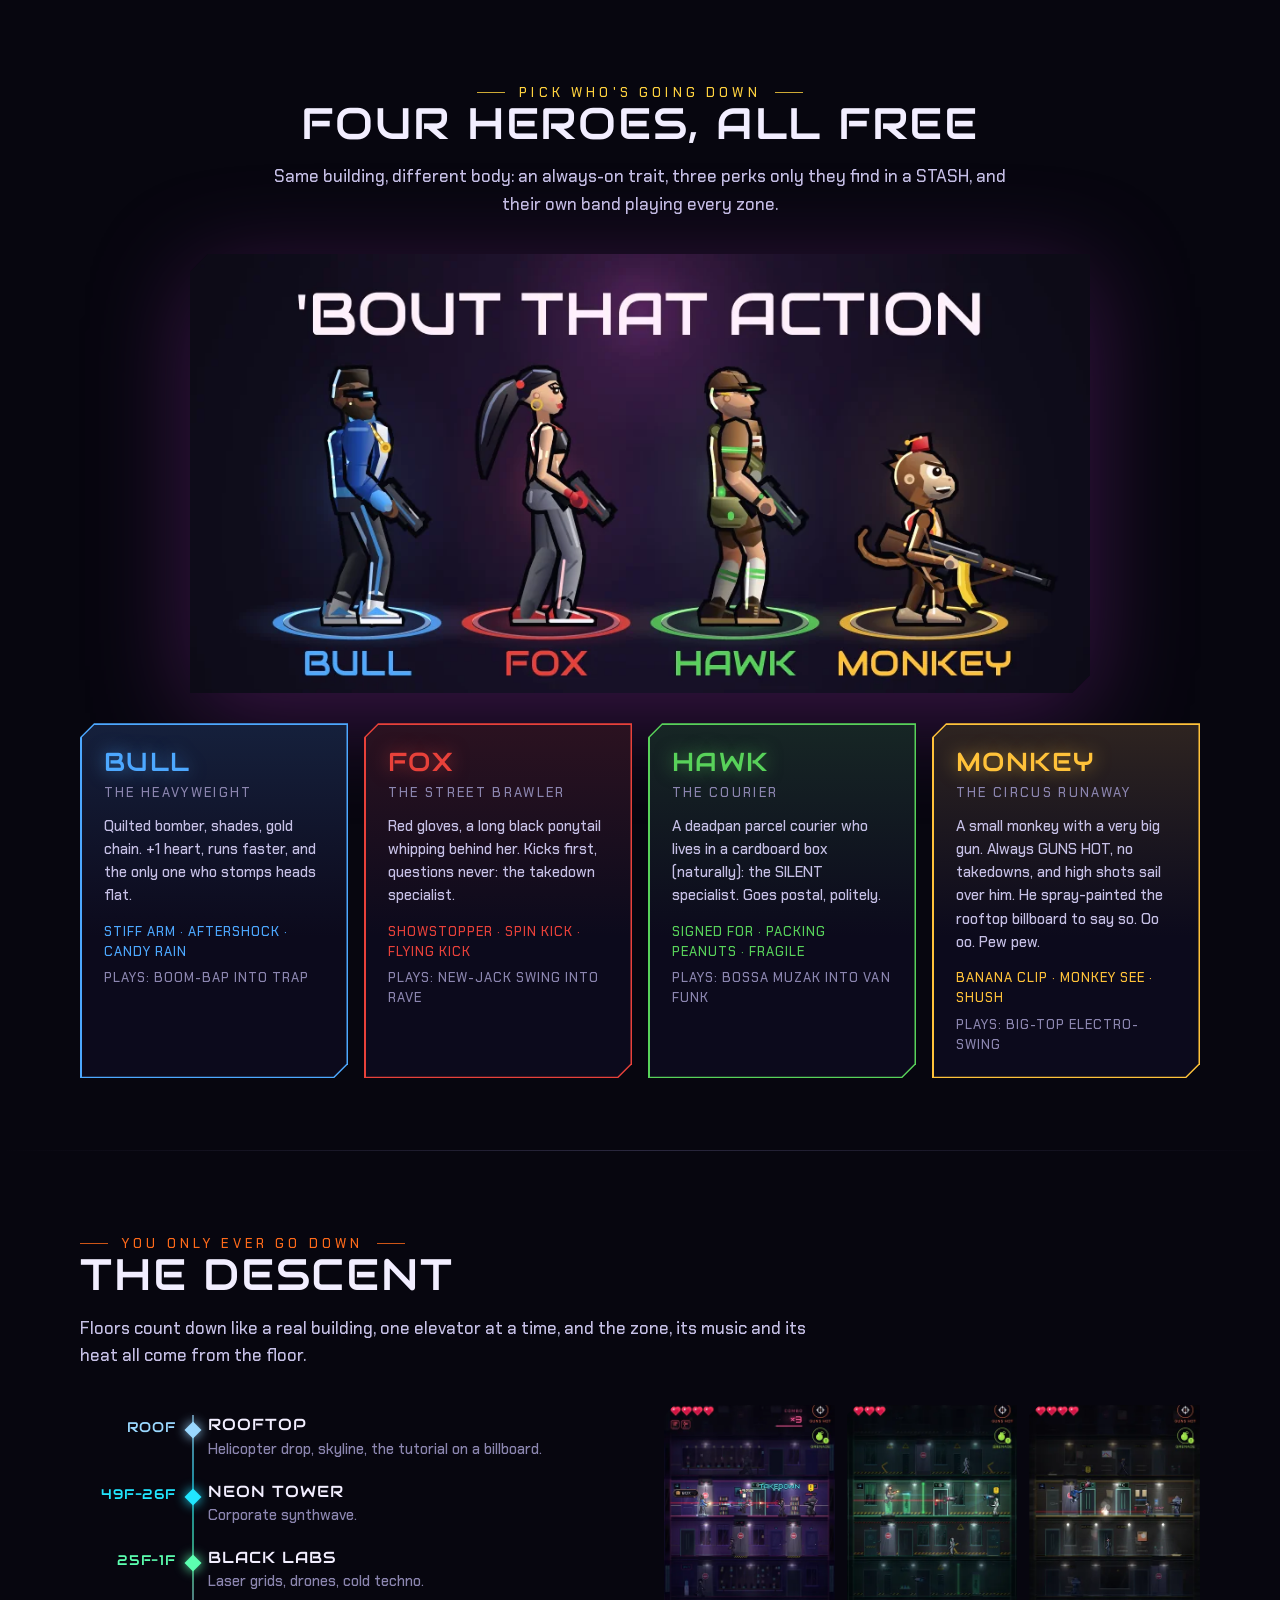
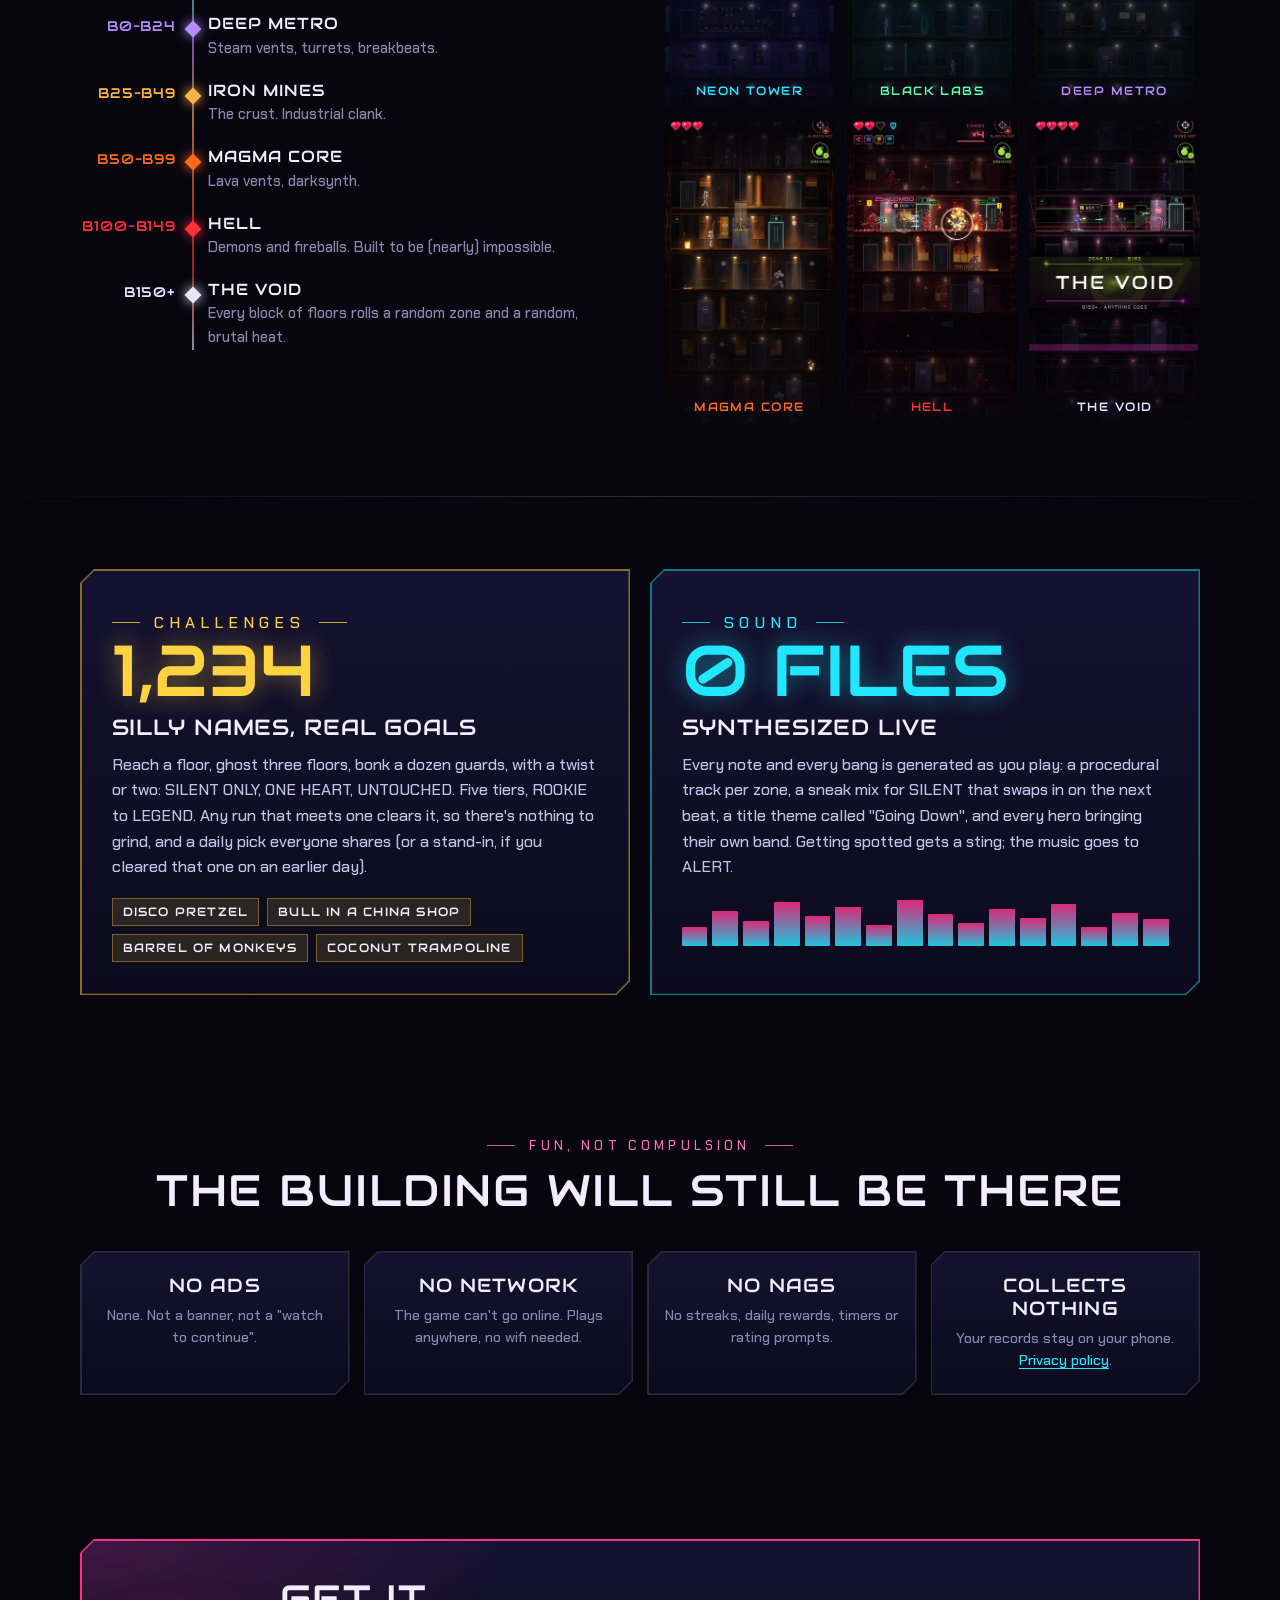
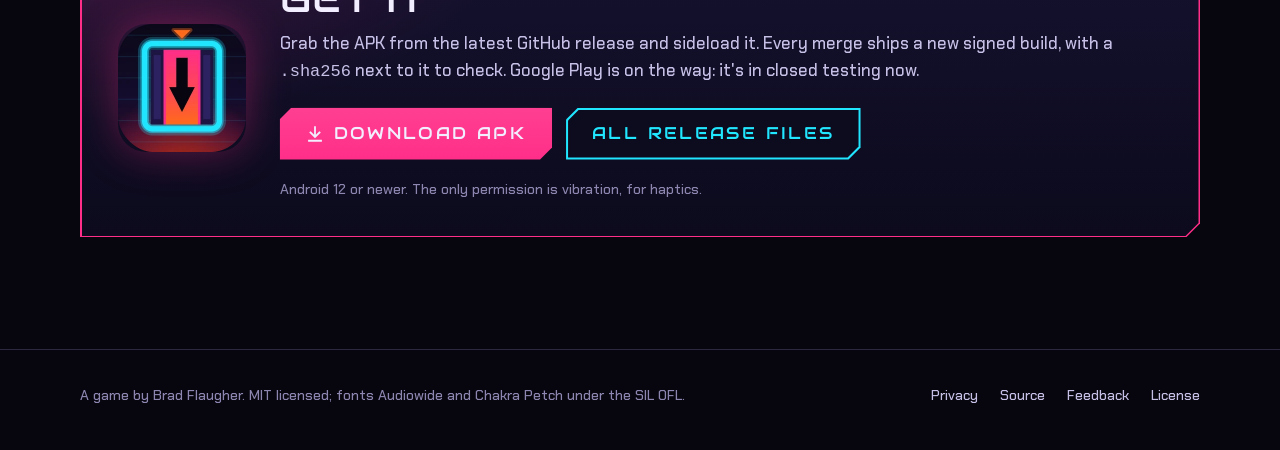
==== commit 7d8849cb: "Site copy: the daily pick has a stand-in for anyone who already cleared it Co-Authored-By: Claude Op" ====
--- a/site/index.html
+++ b/site/index.html
@@ -261,7 +261,7 @@
           <p class="kicker kicker--gold">Challenges</p>
           <p class="big">1,234</p>
           <h2 class="sub">Silly names, real goals</h2>
-          <p>Reach a floor, ghost three floors, bonk a dozen guards, with a twist or two: SILENT ONLY, ONE HEART, UNTOUCHED. Five tiers, ROOKIE to LEGEND. Any run that meets one clears it, so there's nothing to grind, and a daily pick everyone shares.</p>
+          <p>Reach a floor, ghost three floors, bonk a dozen guards, with a twist or two: SILENT ONLY, ONE HEART, UNTOUCHED. Five tiers, ROOKIE to LEGEND. Any run that meets one clears it, so there's nothing to grind, and a daily pick everyone shares (or a stand-in, if you cleared that one on an earlier day).</p>
           <ul class="names" aria-label="Some challenge names">
             <li>DISCO PRETZEL</li>
             <li>BULL IN A CHINA SHOP</li>
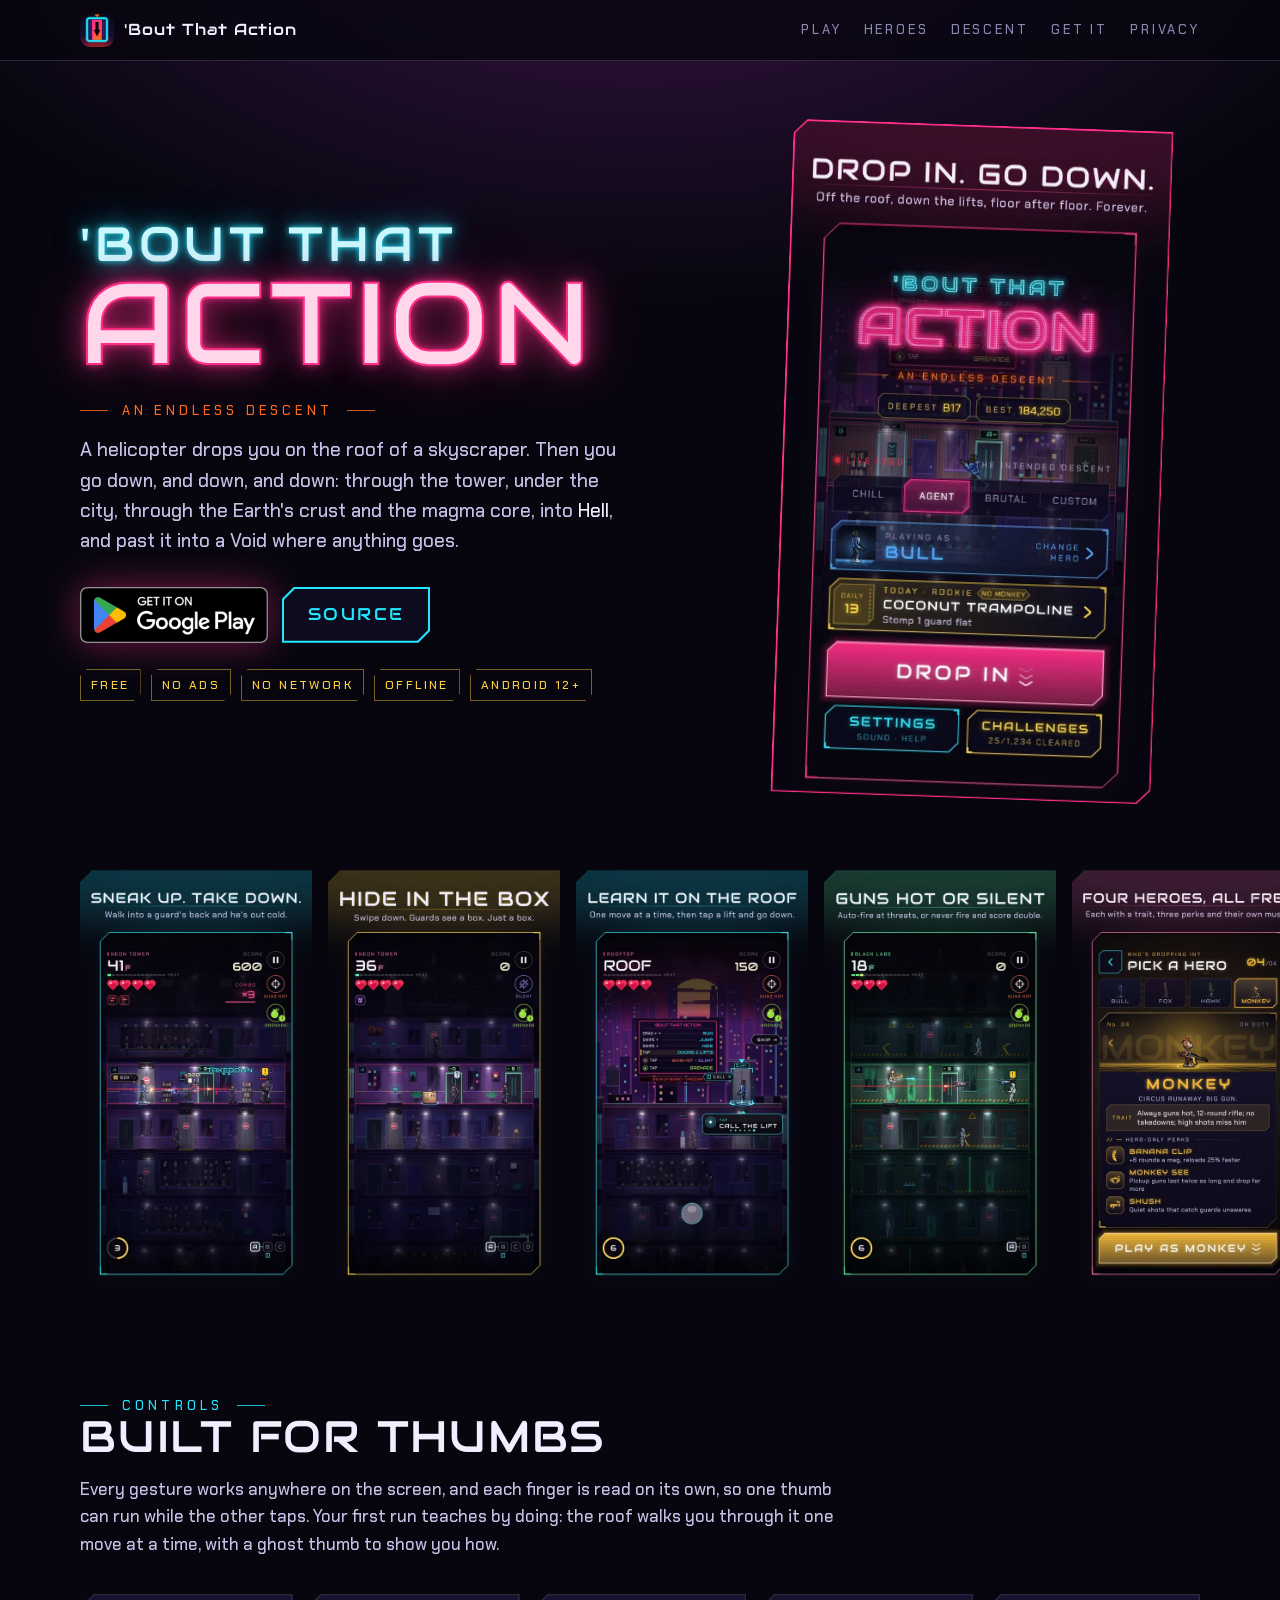
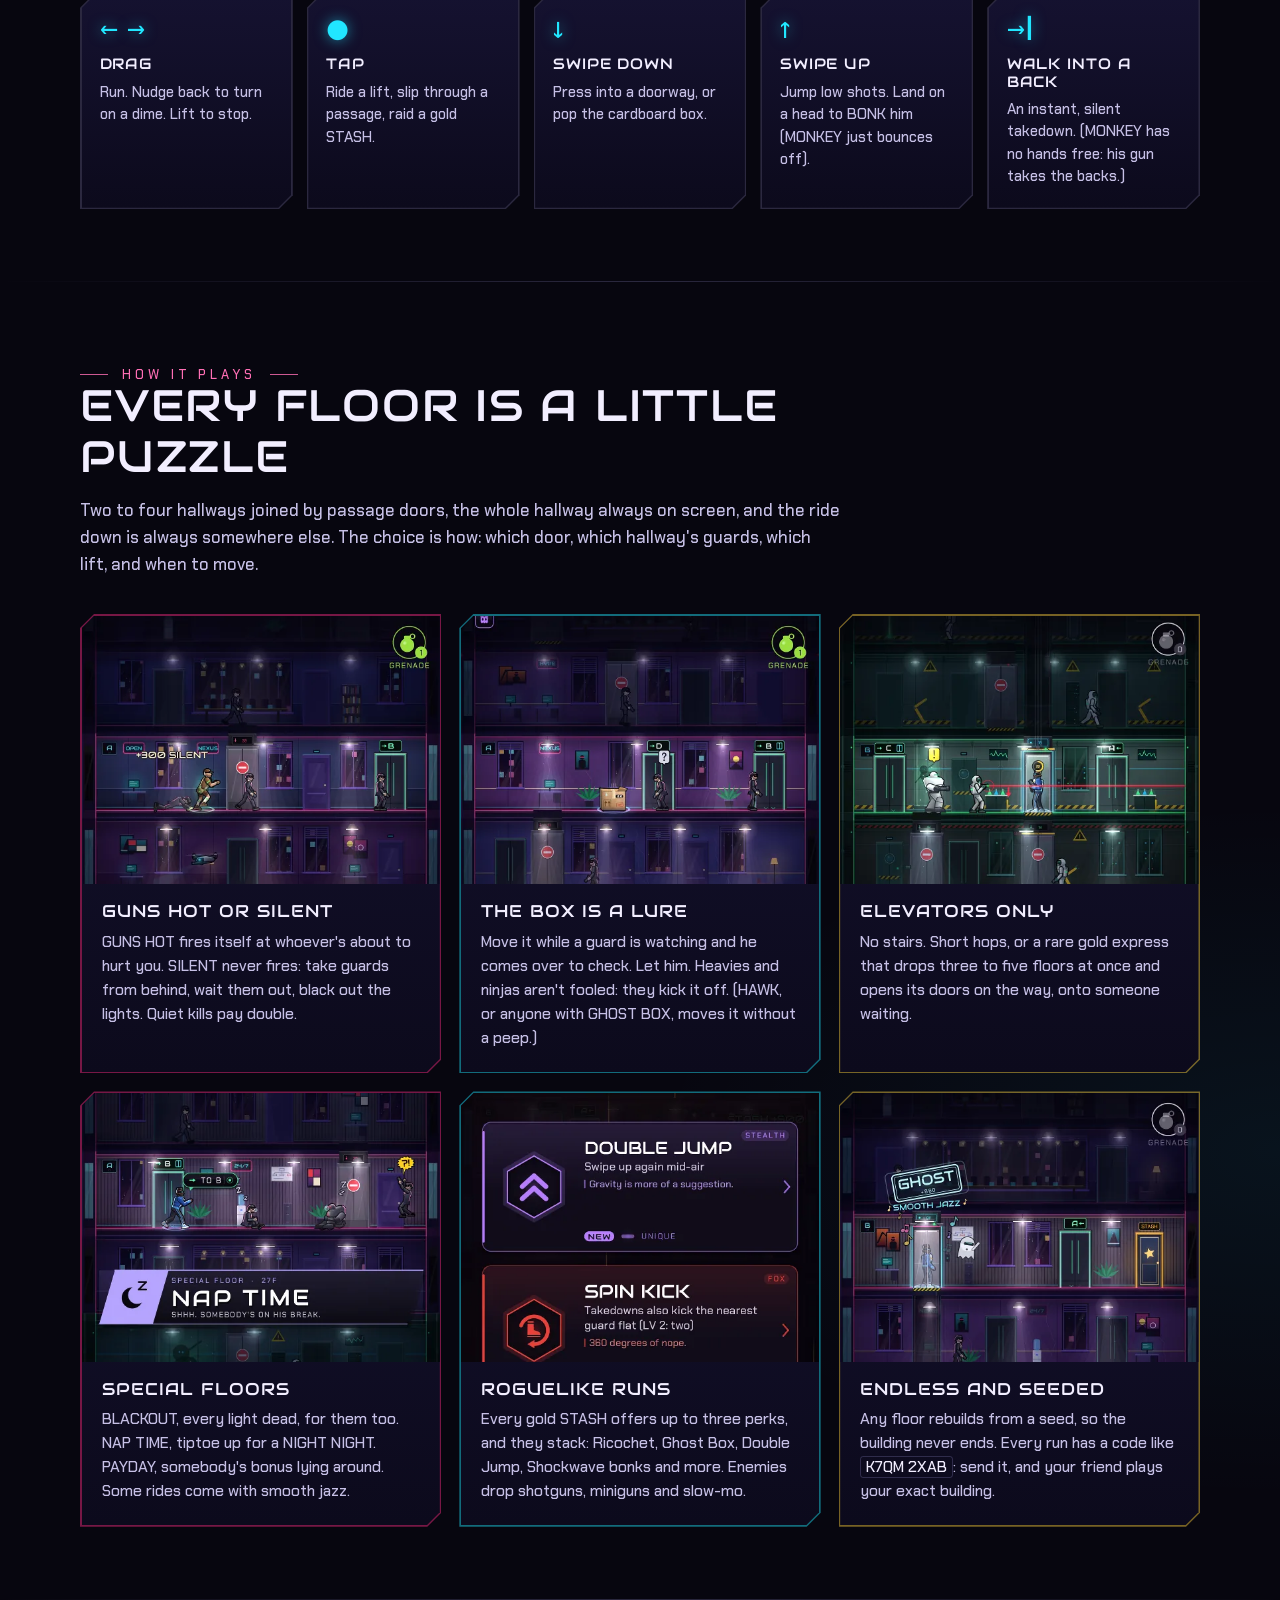
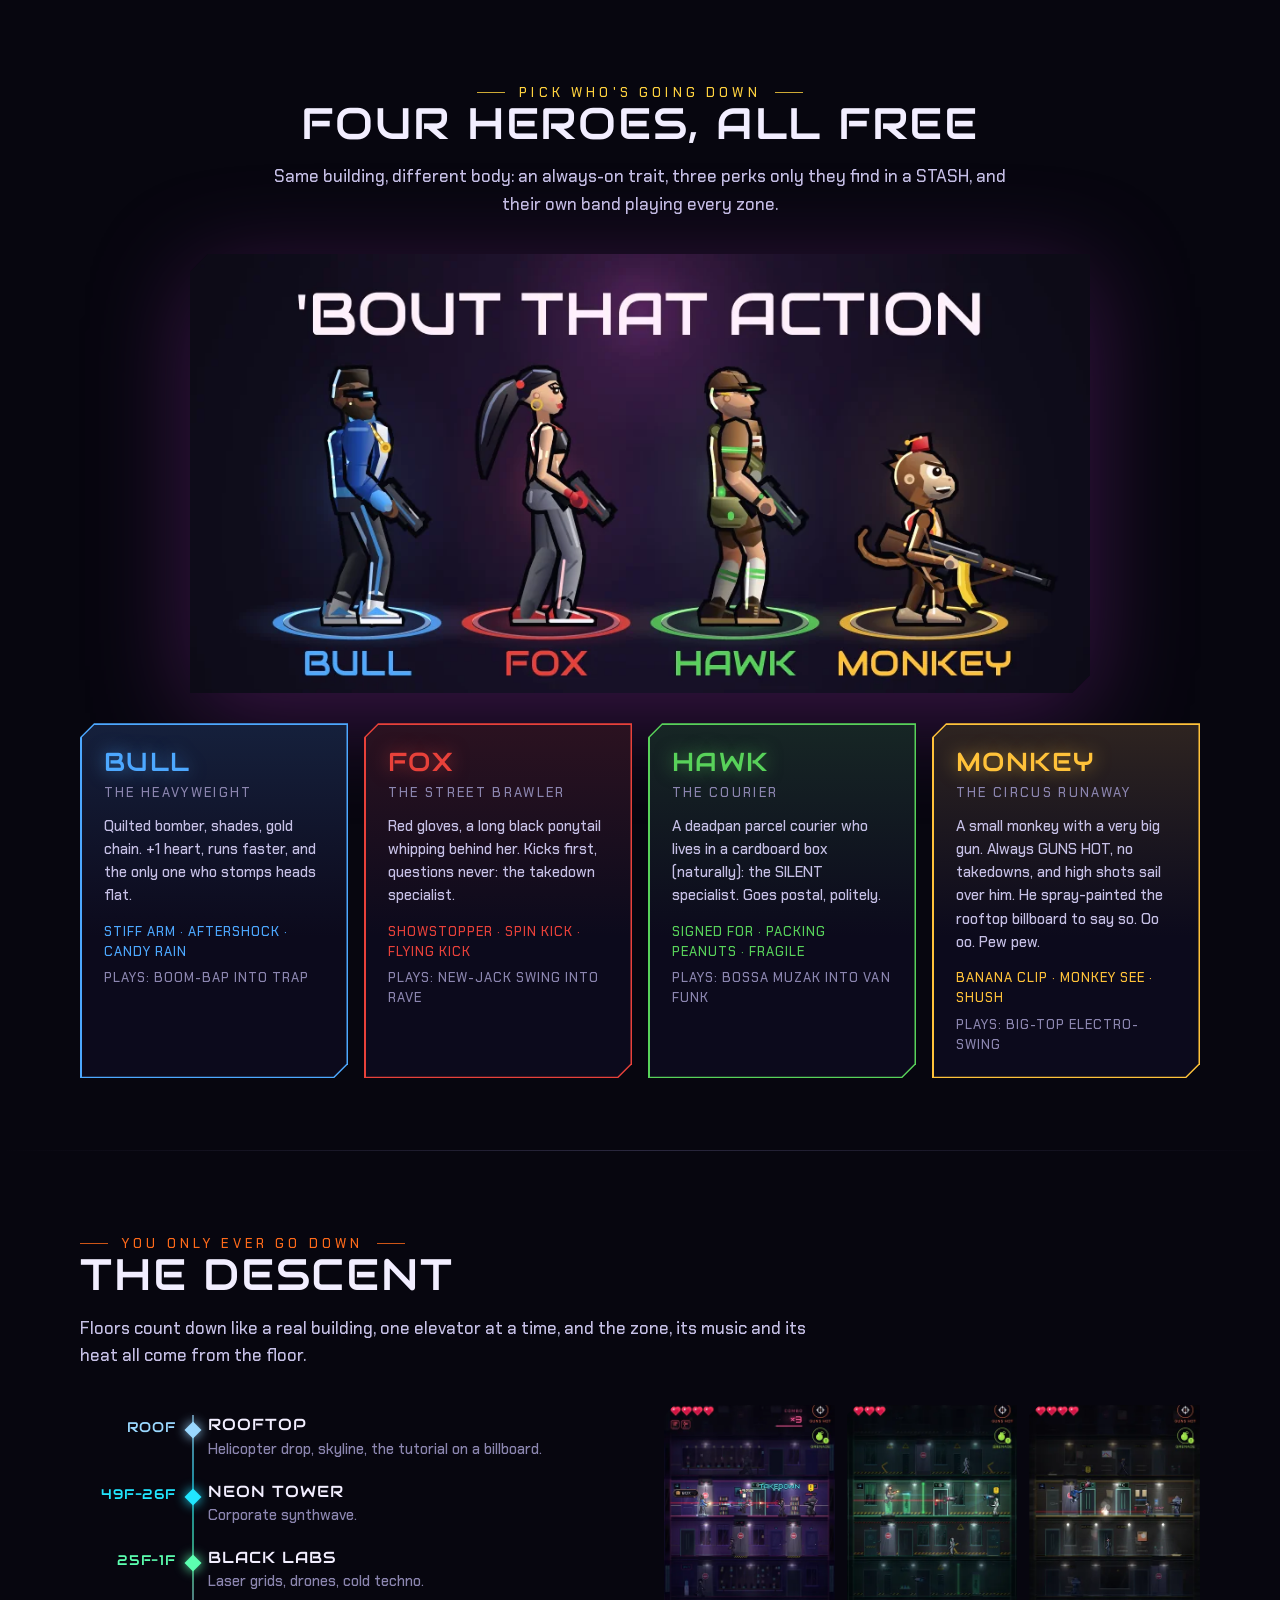
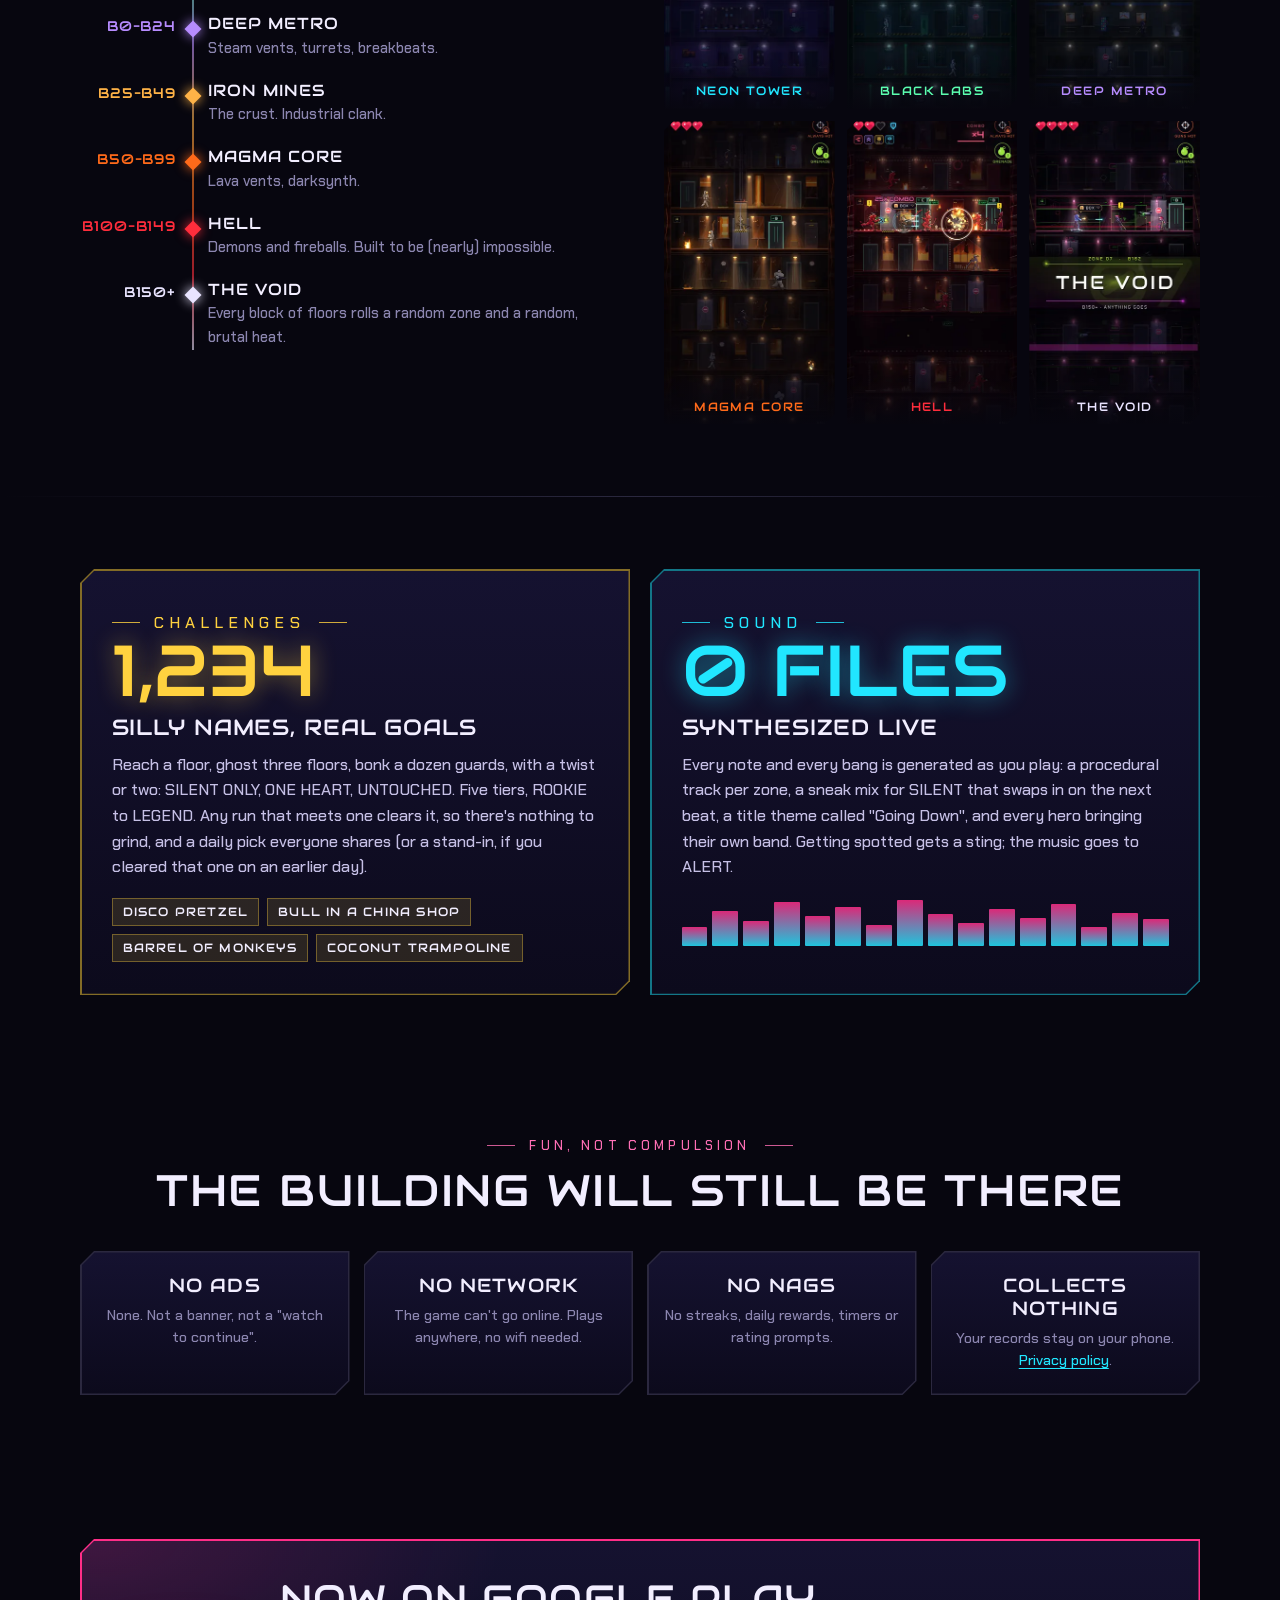
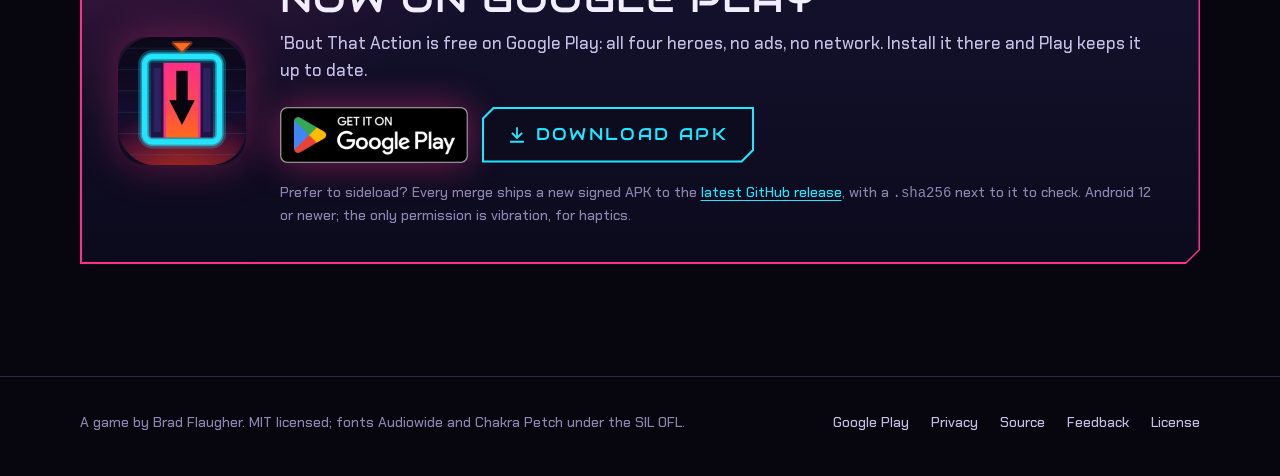
==== commit dd49de83: "Link the Google Play listing from the README and website 'Bout That Action is live on Google Play. L" ====
--- a/site/index.html
+++ b/site/index.html
@@ -48,10 +48,7 @@
           <p class="kicker">An endless descent</p>
           <p class="lede">A helicopter drops you on the roof of a skyscraper. Then you go down, and down, and down: through the tower, under the city, through the Earth's crust and the magma core, into <strong>Hell</strong>, and past it into a Void where anything goes.</p>
           <div class="ctas">
-            <a class="btn" href="#get">
-              <svg viewBox="0 0 24 24" aria-hidden="true" fill="none" stroke="currentColor" stroke-width="2.4" stroke-linecap="square"><path d="M6 5l6 6 6-6M6 12l6 6 6-6"/></svg>
-              Drop in
-            </a>
+            <a class="play" href="https://play.google.com/store/apps/details?id=com.bradflaugher.aboutthataction"><img src="assets/img/google-play-badge.png" width="564" height="168" alt="Get it on Google Play"></a>
             <a class="btn btn--ghost" href="https://github.com/bradflaugher/bout-that-action">Source</a>
           </div>
           <ul class="chips" aria-label="At a glance">
@@ -299,16 +296,16 @@
         <div class="panel chamfer"><div class="panel__in">
           <img class="appicon" src="assets/img/icon.webp" width="256" height="256" alt="'Bout That Action app icon">
           <div>
-            <h2 id="get-h">Get it</h2>
-            <p>Grab the APK from the latest GitHub release and sideload it. Every merge ships a new signed build, with a <code>.sha256</code> next to it to check. Google Play is on the way: it's in closed testing now.</p>
+            <h2 id="get-h">Now on Google Play</h2>
+            <p>'Bout That Action is free on Google Play: all four heroes, no ads, no network. Install it there and Play keeps it up to date.</p>
             <div class="ctas">
-              <a class="btn" href="https://github.com/bradflaugher/bout-that-action/releases/latest/download/bout-that-action.apk">
+              <a class="play" href="https://play.google.com/store/apps/details?id=com.bradflaugher.aboutthataction"><img src="assets/img/google-play-badge.png" width="564" height="168" alt="Get it on Google Play"></a>
+              <a class="btn btn--ghost" href="https://github.com/bradflaugher/bout-that-action/releases/latest/download/bout-that-action.apk">
                 <svg viewBox="0 0 24 24" aria-hidden="true" fill="none" stroke="currentColor" stroke-width="2.4" stroke-linecap="square"><path d="M12 3v12M6 10l6 6 6-6M4 21h16"/></svg>
                 Download APK
               </a>
-              <a class="btn btn--ghost" href="https://github.com/bradflaugher/bout-that-action/releases/latest">All release files</a>
-            </div>
-            <p class="fine">Android 12 or newer. The only permission is vibration, for haptics.</p>
+            </div>
+            <p class="fine">Prefer to sideload? Every merge ships a new signed APK to the <a href="https://github.com/bradflaugher/bout-that-action/releases/latest">latest GitHub release</a>, with a <code>.sha256</code> next to it to check. Android 12 or newer; the only permission is vibration, for haptics.</p>
           </div>
         </div></div>
       </div>
@@ -319,6 +316,7 @@
     <div class="wrap">
       <p>A game by Brad Flaugher. MIT licensed; fonts Audiowide and Chakra Petch under the SIL OFL.</p>
       <nav aria-label="Links">
+        <a href="https://play.google.com/store/apps/details?id=com.bradflaugher.aboutthataction">Google Play</a>
         <a href="privacy/">Privacy</a>
         <a href="https://github.com/bradflaugher/bout-that-action">Source</a>
         <a href="https://github.com/bradflaugher/bout-that-action/issues/new">Feedback</a>
--- a/site/assets/site.css
+++ b/site/assets/site.css
@@ -166,6 +166,16 @@
 }
 .btn .stack { display: flex; flex-direction: column; align-items: flex-start; }
 
+/* The official Google Play badge, the height of a .btn, with the same neon glow. */
+.play {
+  display: inline-flex; border-radius: 8px;
+  filter: drop-shadow(0 0 18px color-mix(in srgb, var(--magenta) 45%, transparent));
+  transition: transform 0.12s ease, filter 0.12s ease;
+}
+.play:hover { transform: translateY(-1px);
+  filter: drop-shadow(0 0 26px color-mix(in srgb, var(--magenta) 70%, transparent)); }
+.play img { display: block; width: auto; height: 56px; }
+
 /* ---- header ------------------------------------------------------------ */
 
 .top {
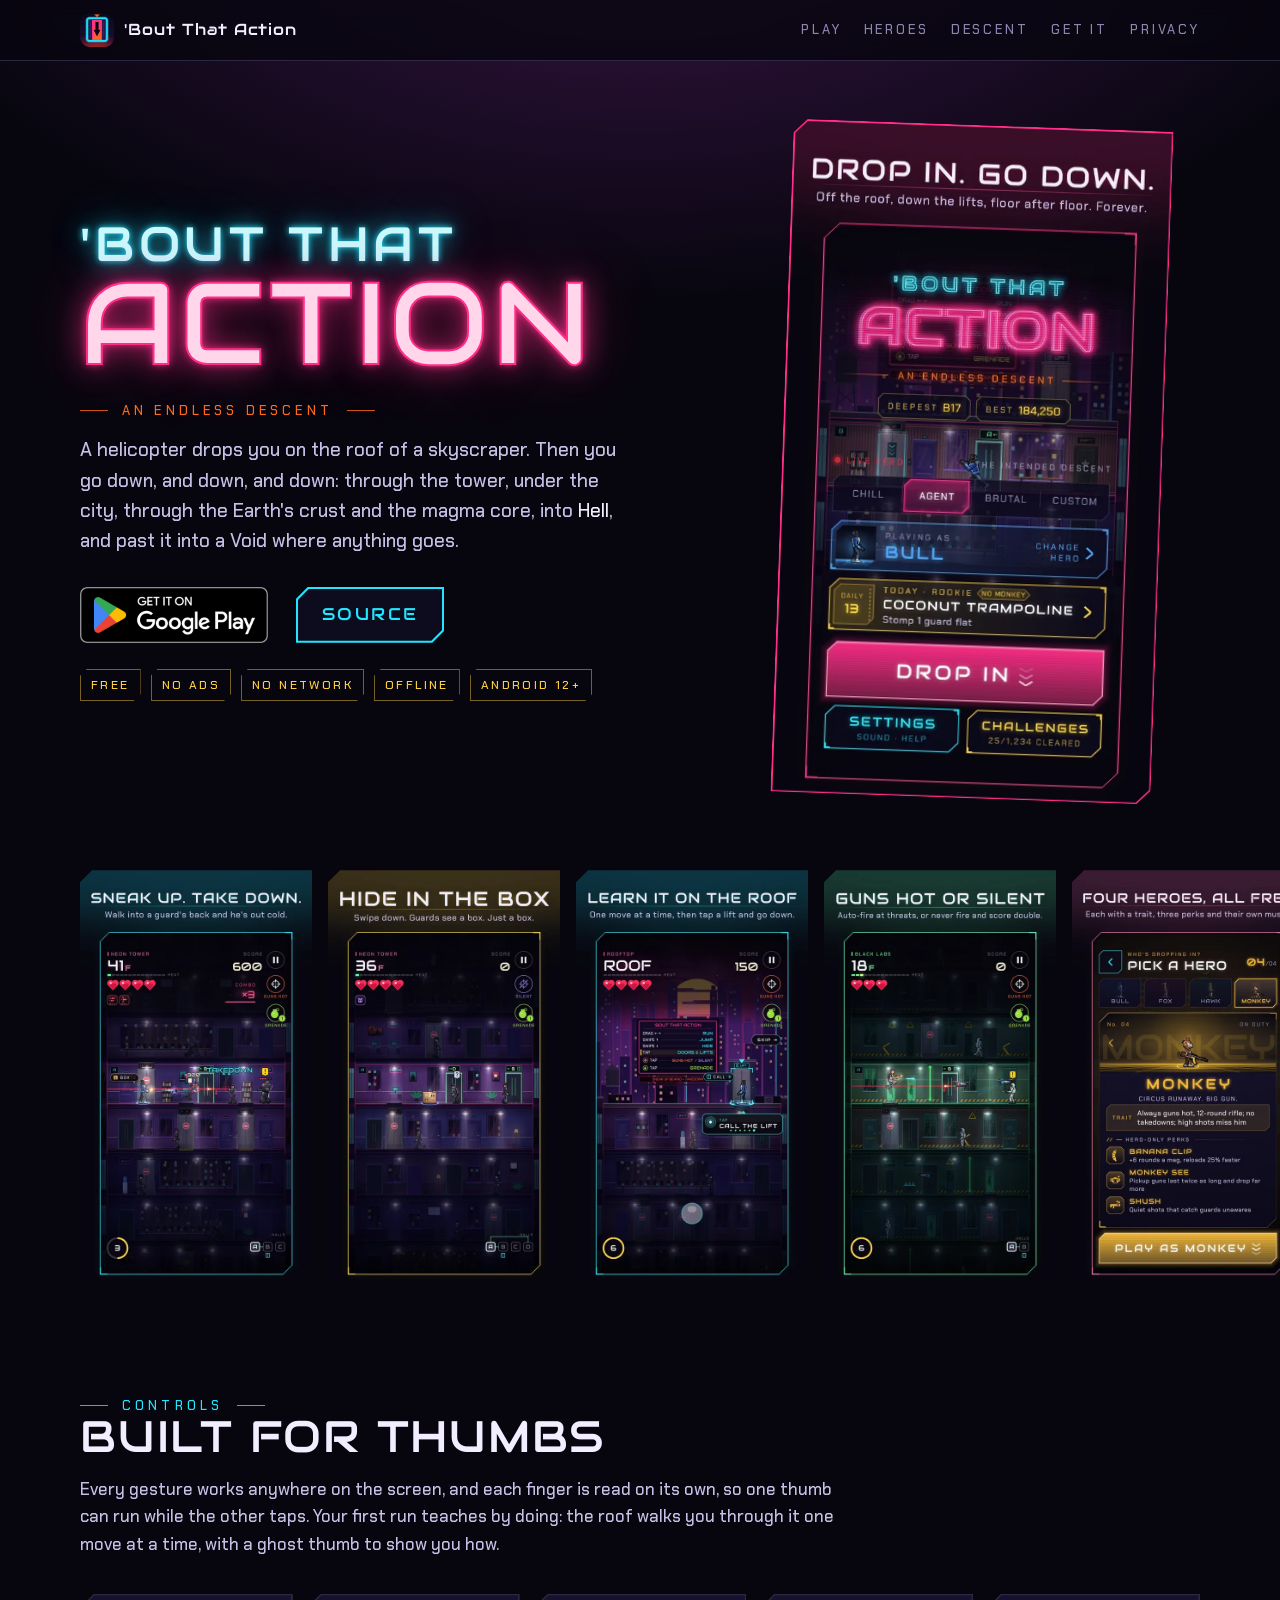
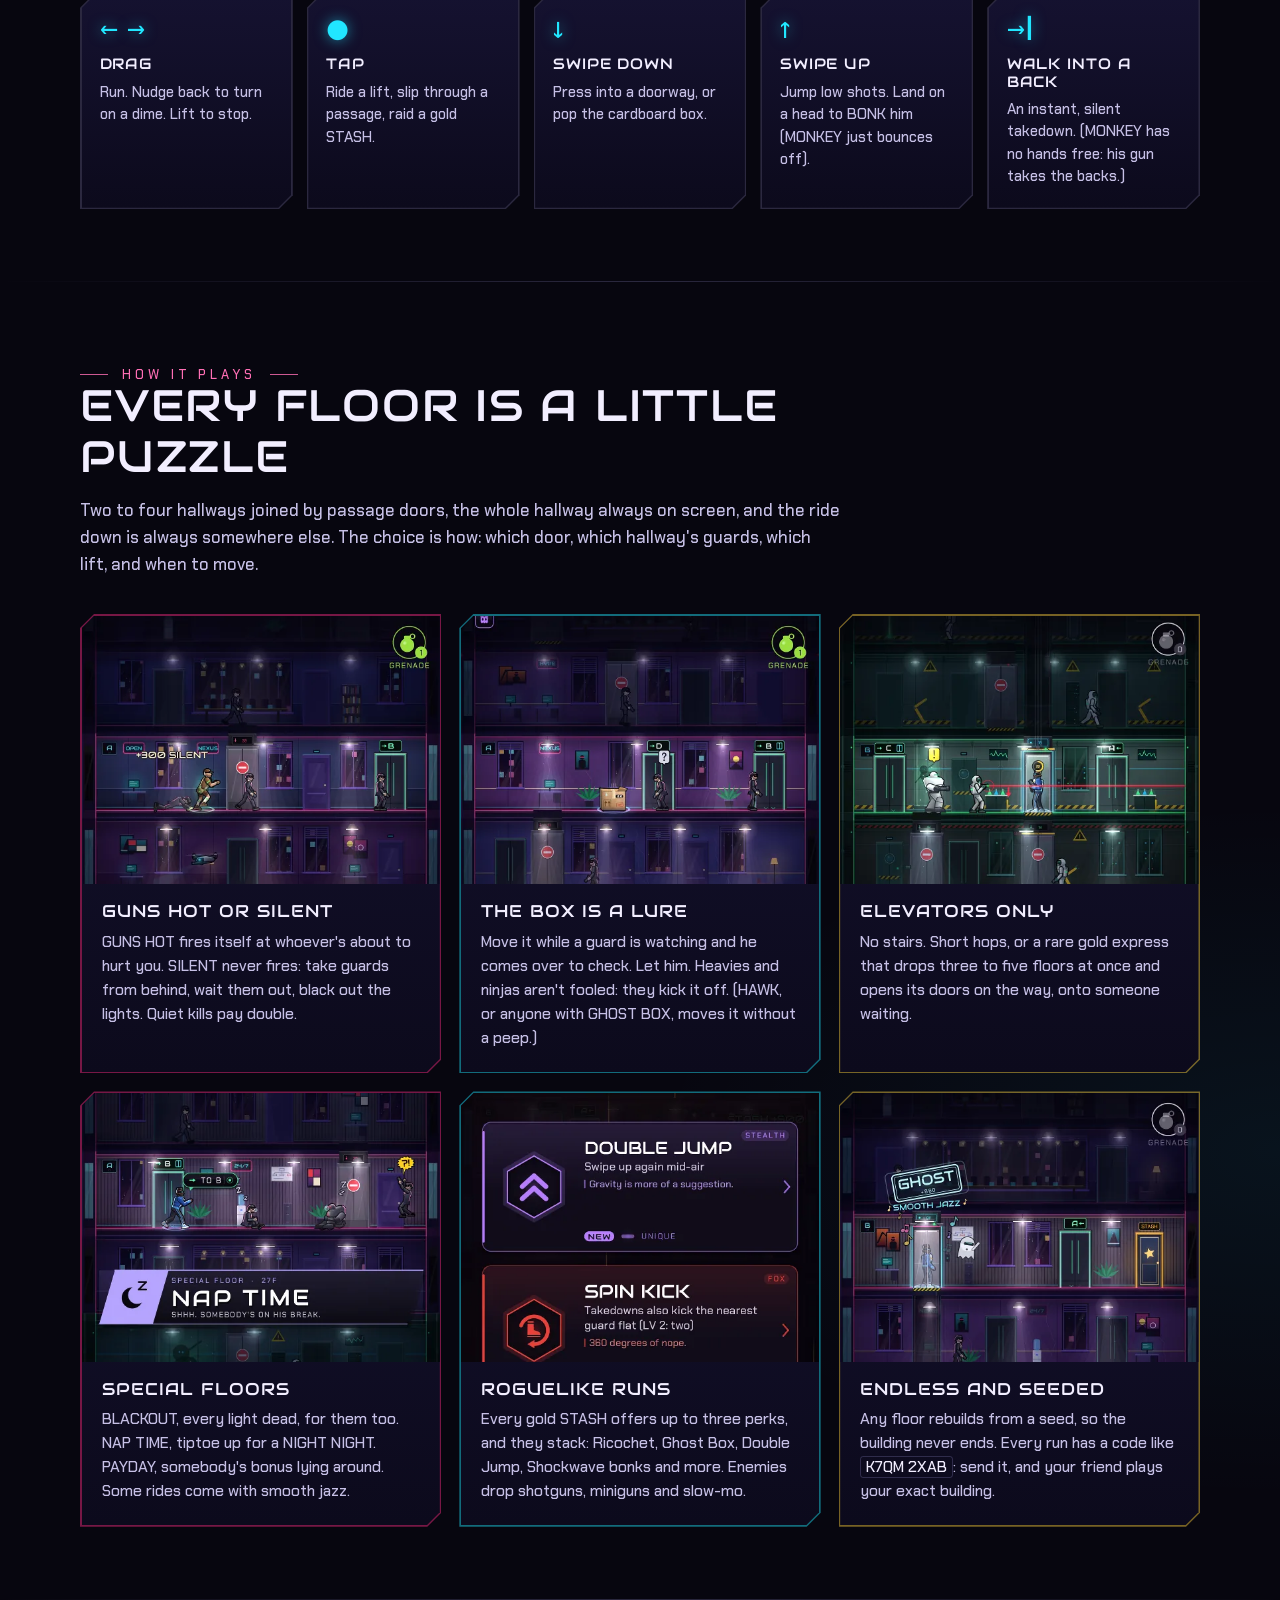
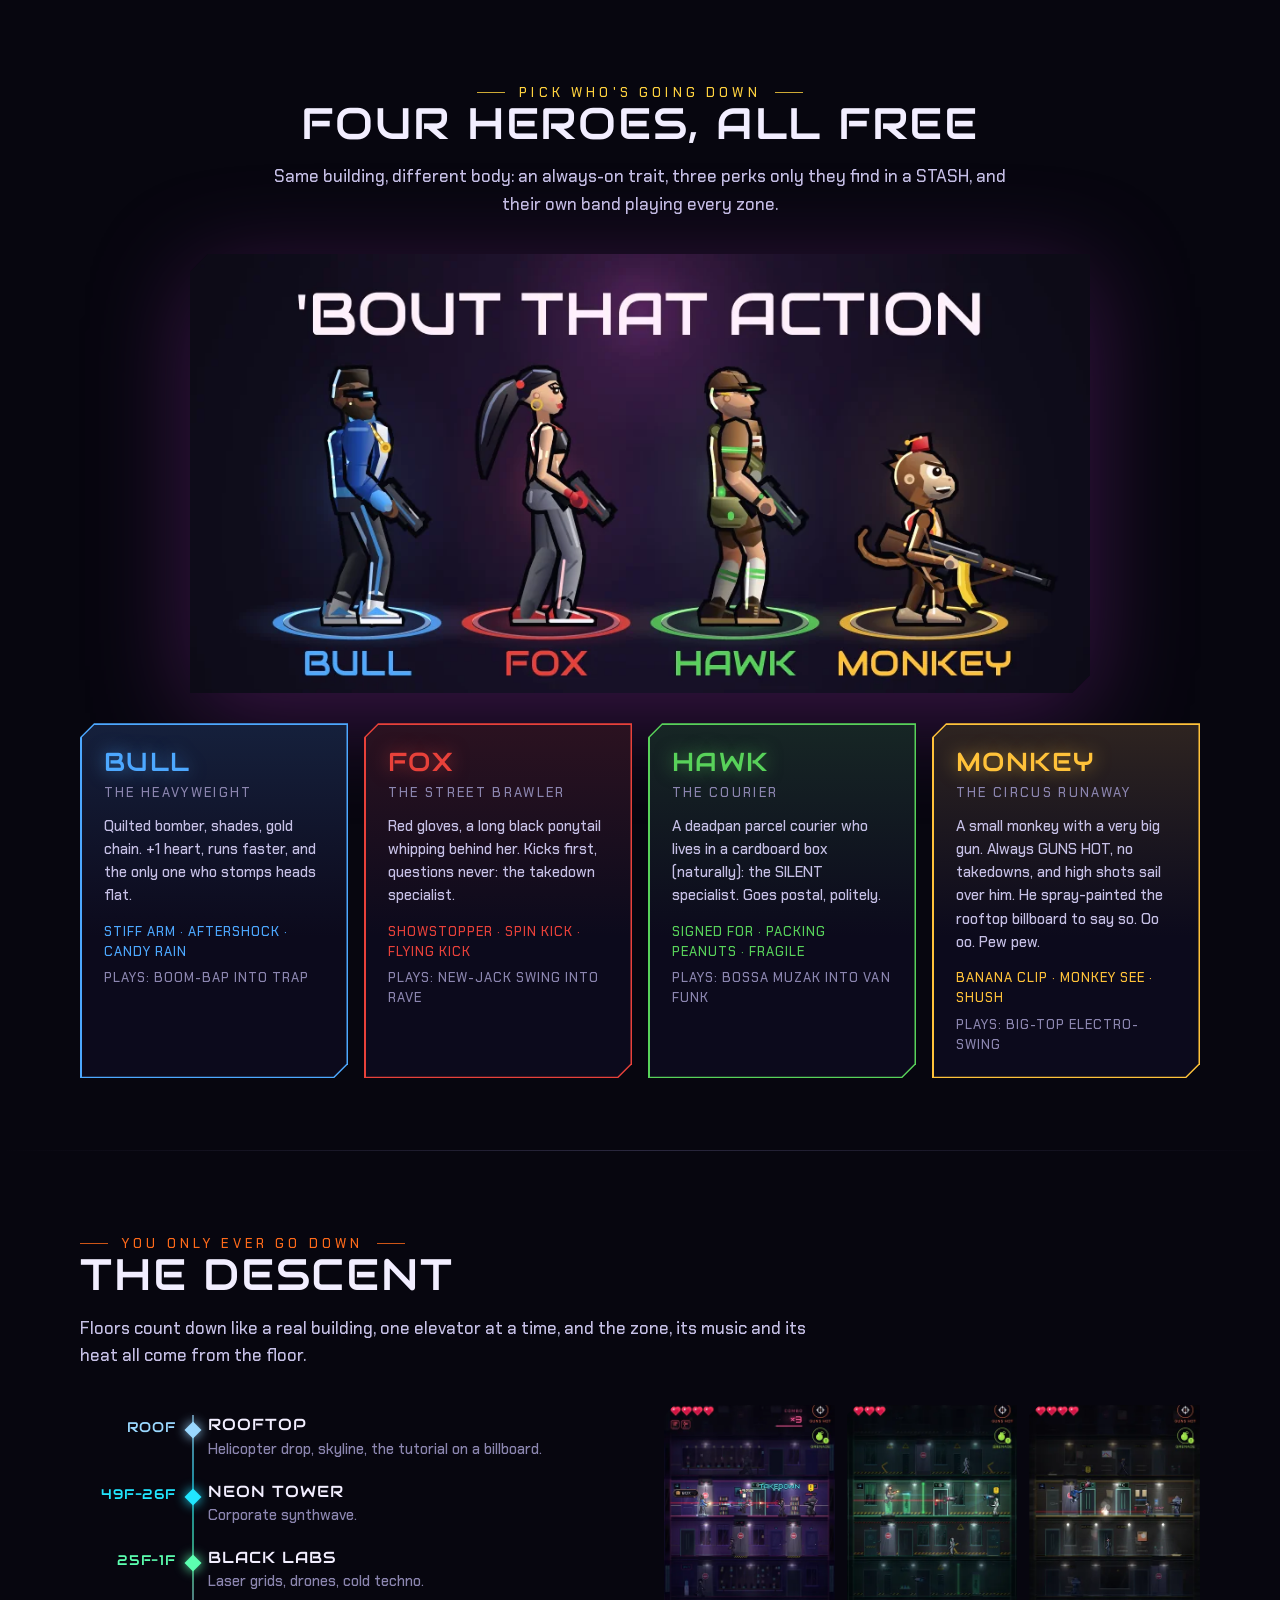
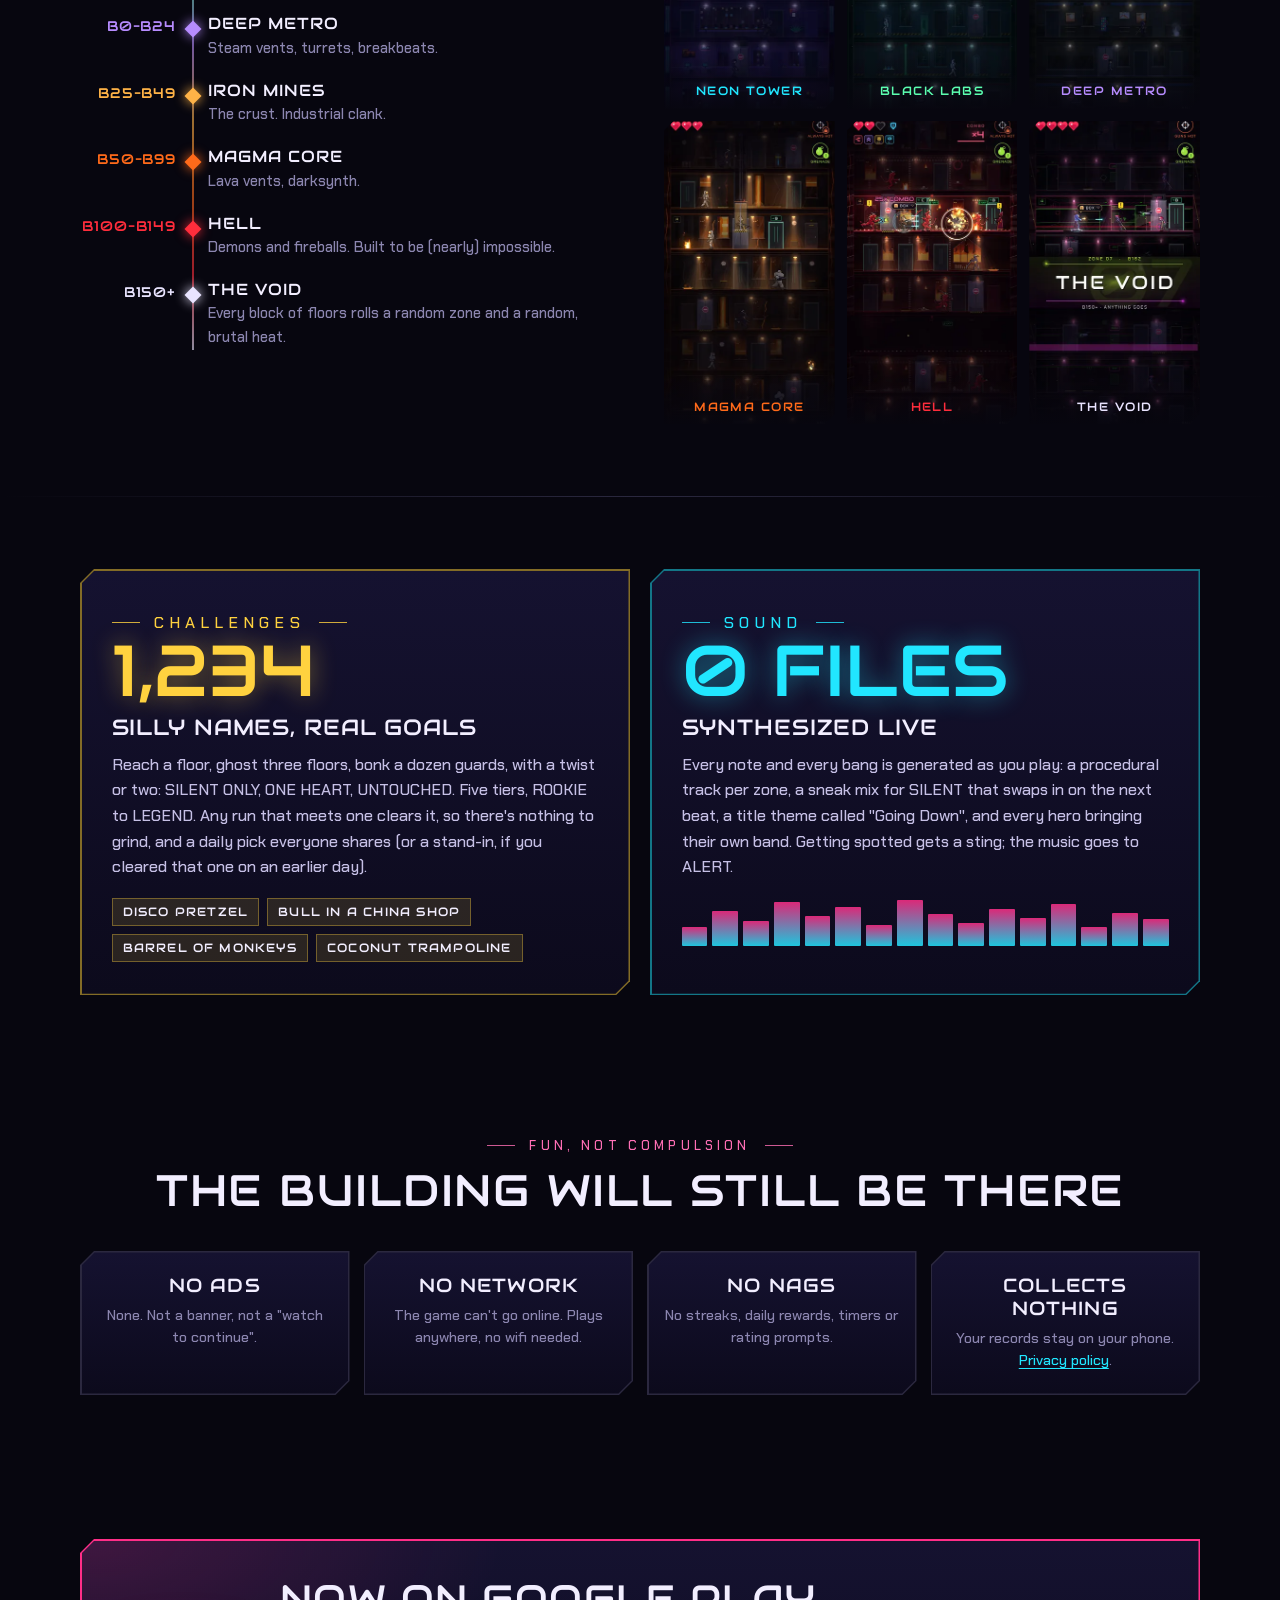
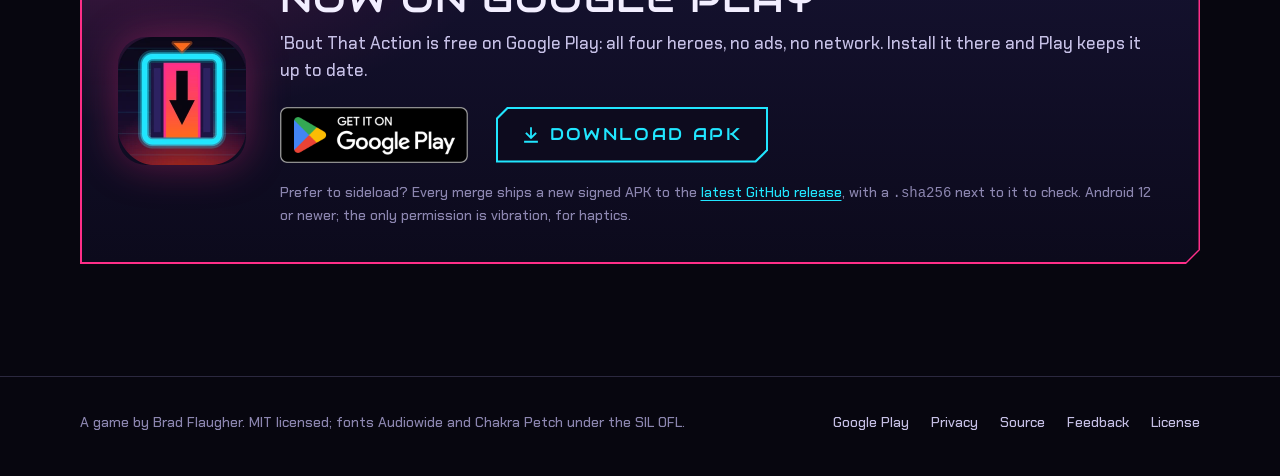
==== commit 25b094d3: "Site: version the stylesheet link by its content hash GitHub Pages lets browsers cache site.css for " ====
--- a/site/index.html
+++ b/site/index.html
@@ -22,7 +22,7 @@
   <link rel="icon" type="image/png" sizes="192x192" href="assets/img/icon-192.png">
   <link rel="apple-touch-icon" href="assets/img/apple-touch-icon.png">
   <link rel="preload" href="assets/fonts/audiowide.ttf" as="font" type="font/ttf" crossorigin>
-  <link rel="stylesheet" href="assets/site.css">
+  <link rel="stylesheet" href="assets/site.css?v=0cca418a67">
 </head>
 <body>
   <a class="skip" href="#main">Skip to content</a>
--- a/site/assets/site.css
+++ b/site/assets/site.css
@@ -166,14 +166,14 @@
 }
 .btn .stack { display: flex; flex-direction: column; align-items: flex-start; }
 
-/* The official Google Play badge, the height of a .btn, with the same neon glow. */
-.play {
-  display: inline-flex; border-radius: 8px;
-  filter: drop-shadow(0 0 18px color-mix(in srgb, var(--magenta) 45%, transparent));
-  transition: transform 0.12s ease, filter 0.12s ease;
-}
-.play:hover { transform: translateY(-1px);
-  filter: drop-shadow(0 0 26px color-mix(in srgb, var(--magenta) 70%, transparent)); }
+/* The official Google Play badge, untouched. Google's guidelines forbid
+   recoloring it and keep a clear space of a quarter of its height (14px)
+   around it, so no glow of its own. The 14px .ctas gap keeps neighbors off;
+   the extra margin and row gap add room for the next button's 14px hover
+   glow, beside it or wrapped below it. */
+.play { display: inline-flex; margin-right: 14px; transition: transform 0.12s ease; }
+.ctas:has(.play) { row-gap: 28px; }
+.play:hover { transform: translateY(-1px); }
 .play img { display: block; width: auto; height: 56px; }
 
 /* ---- header ------------------------------------------------------------ */
